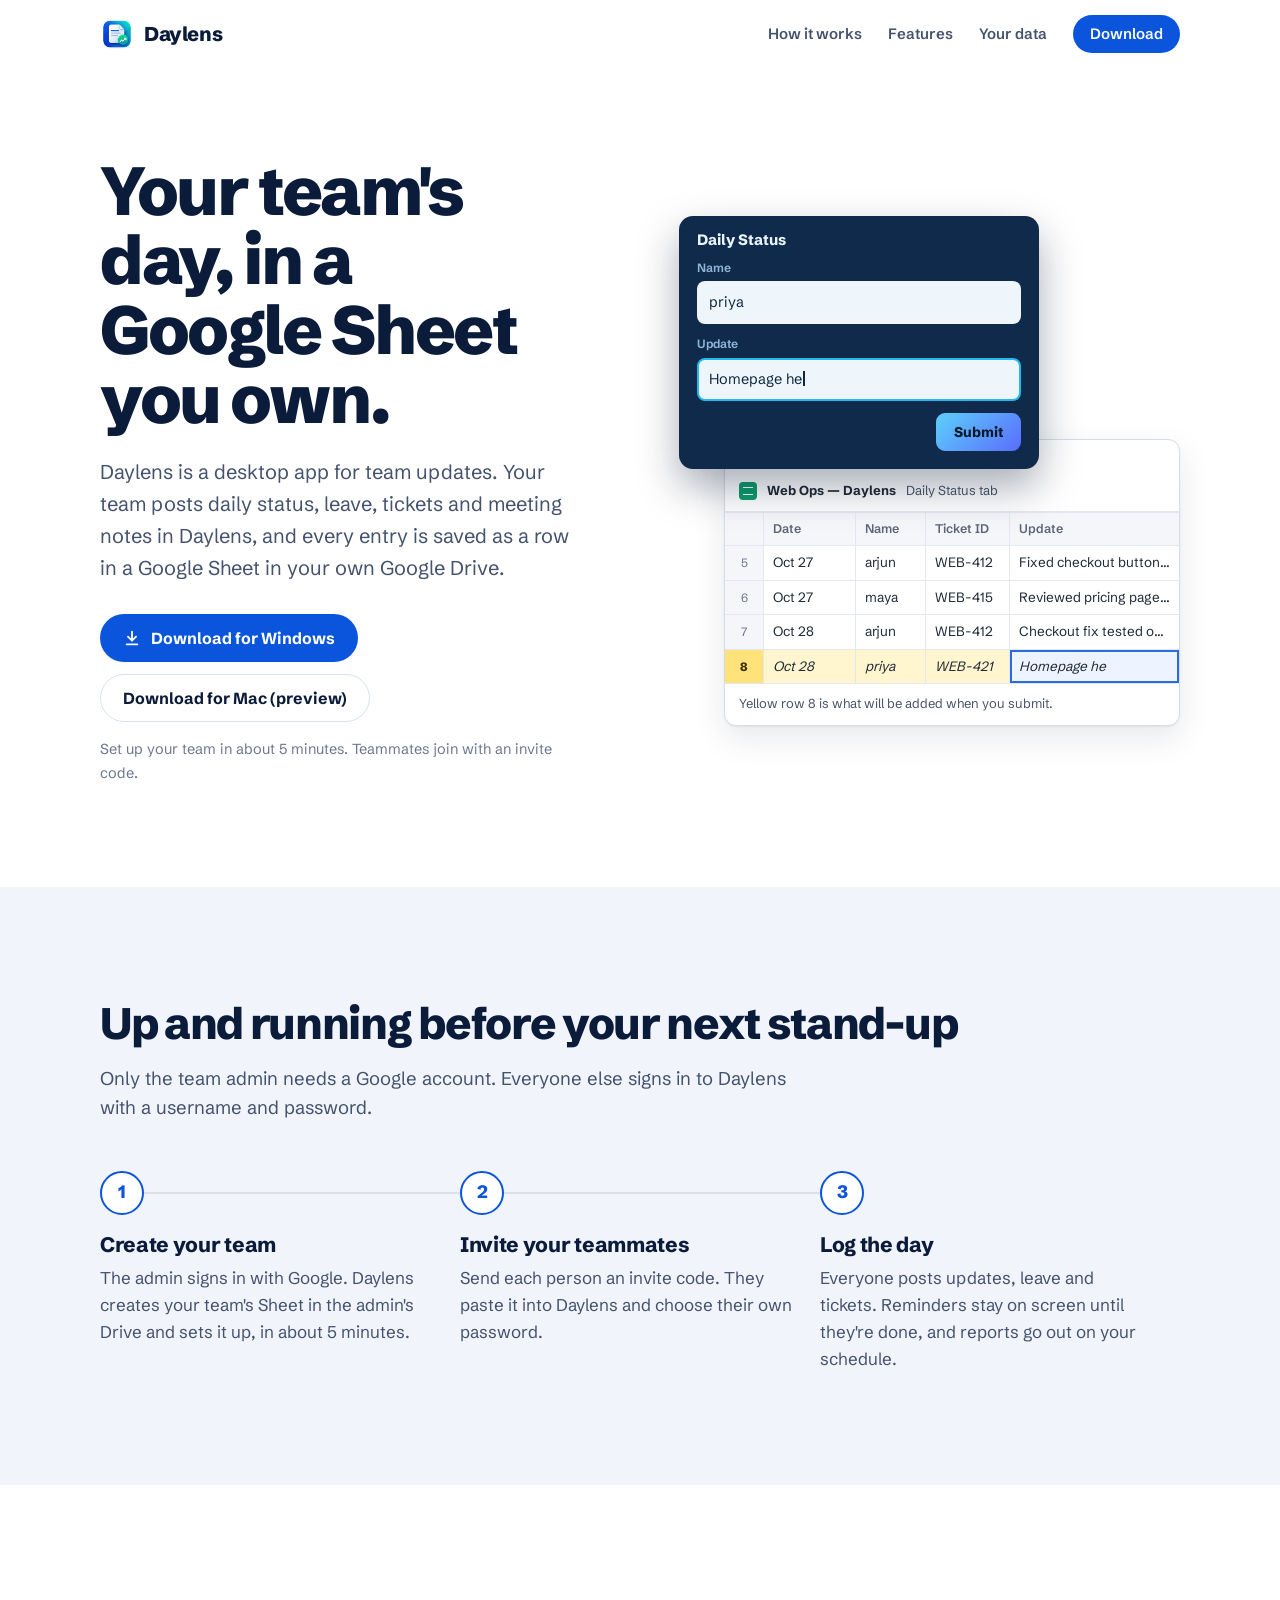
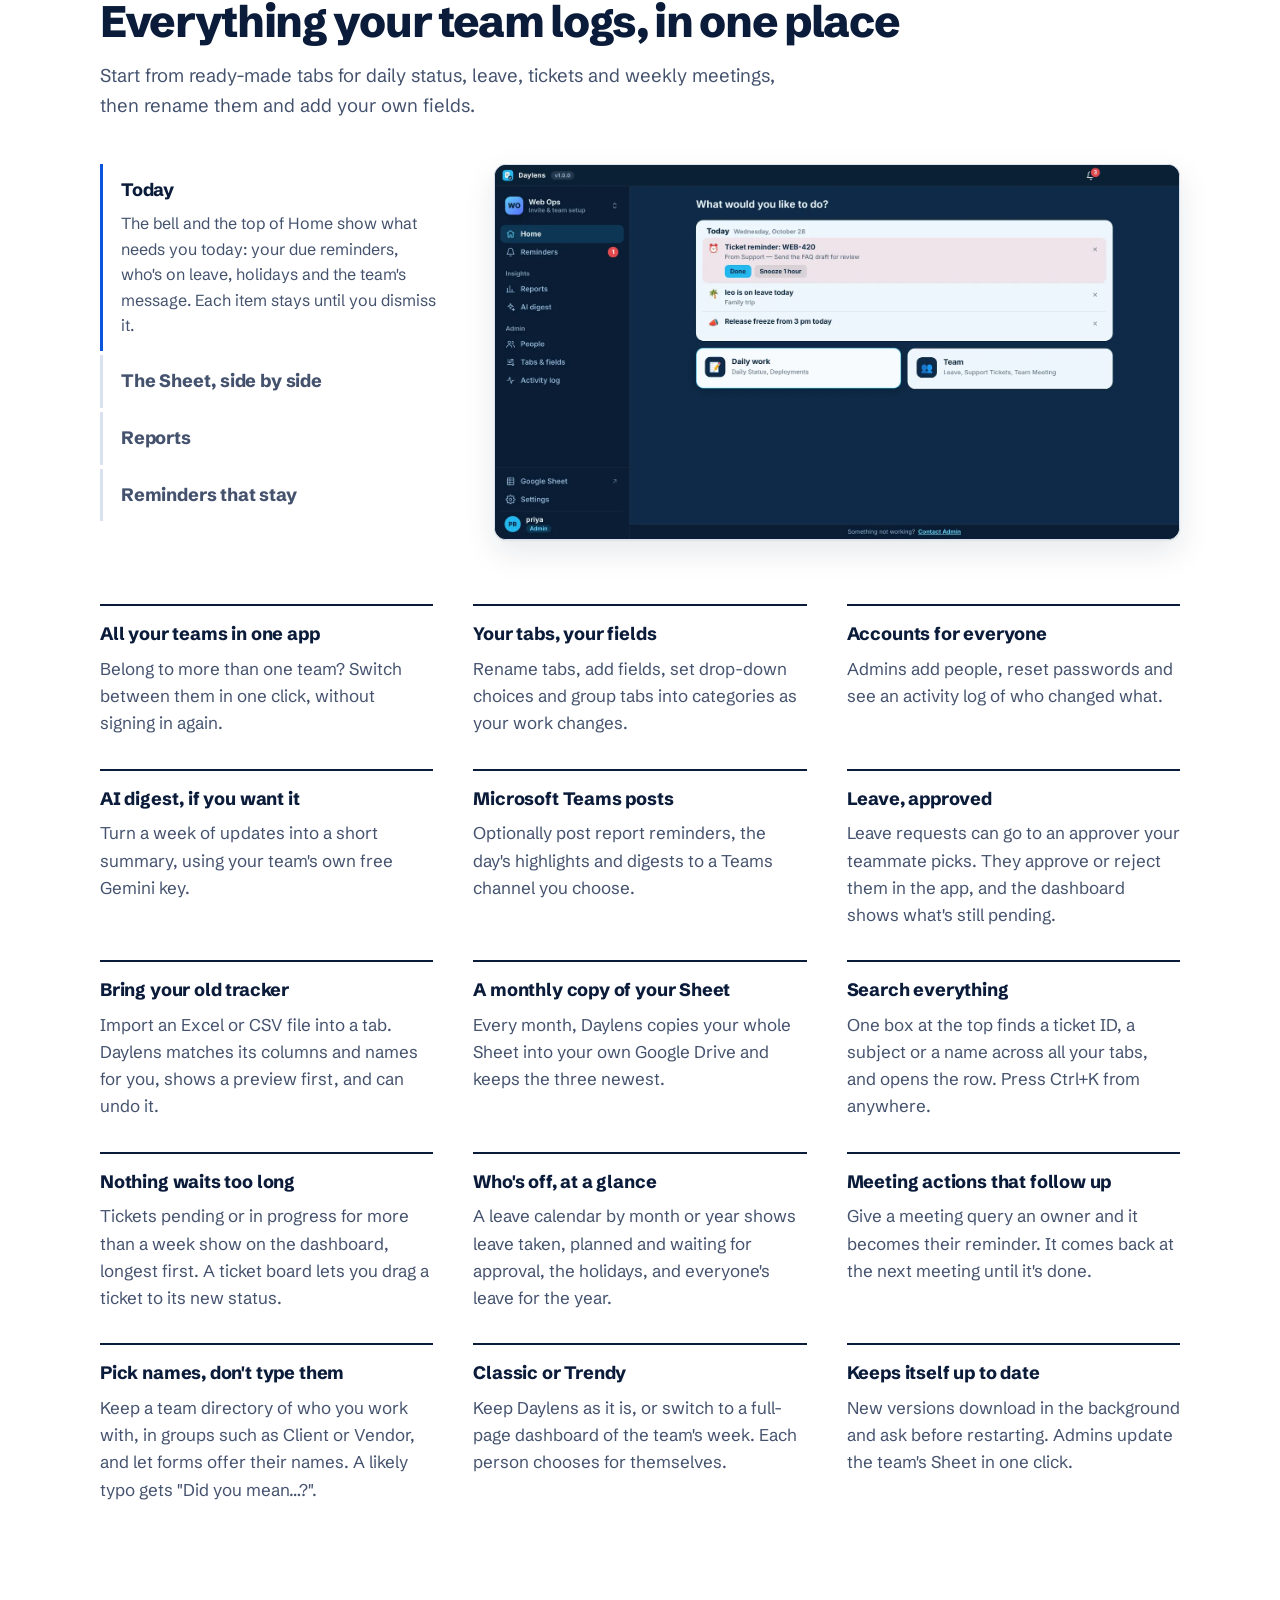
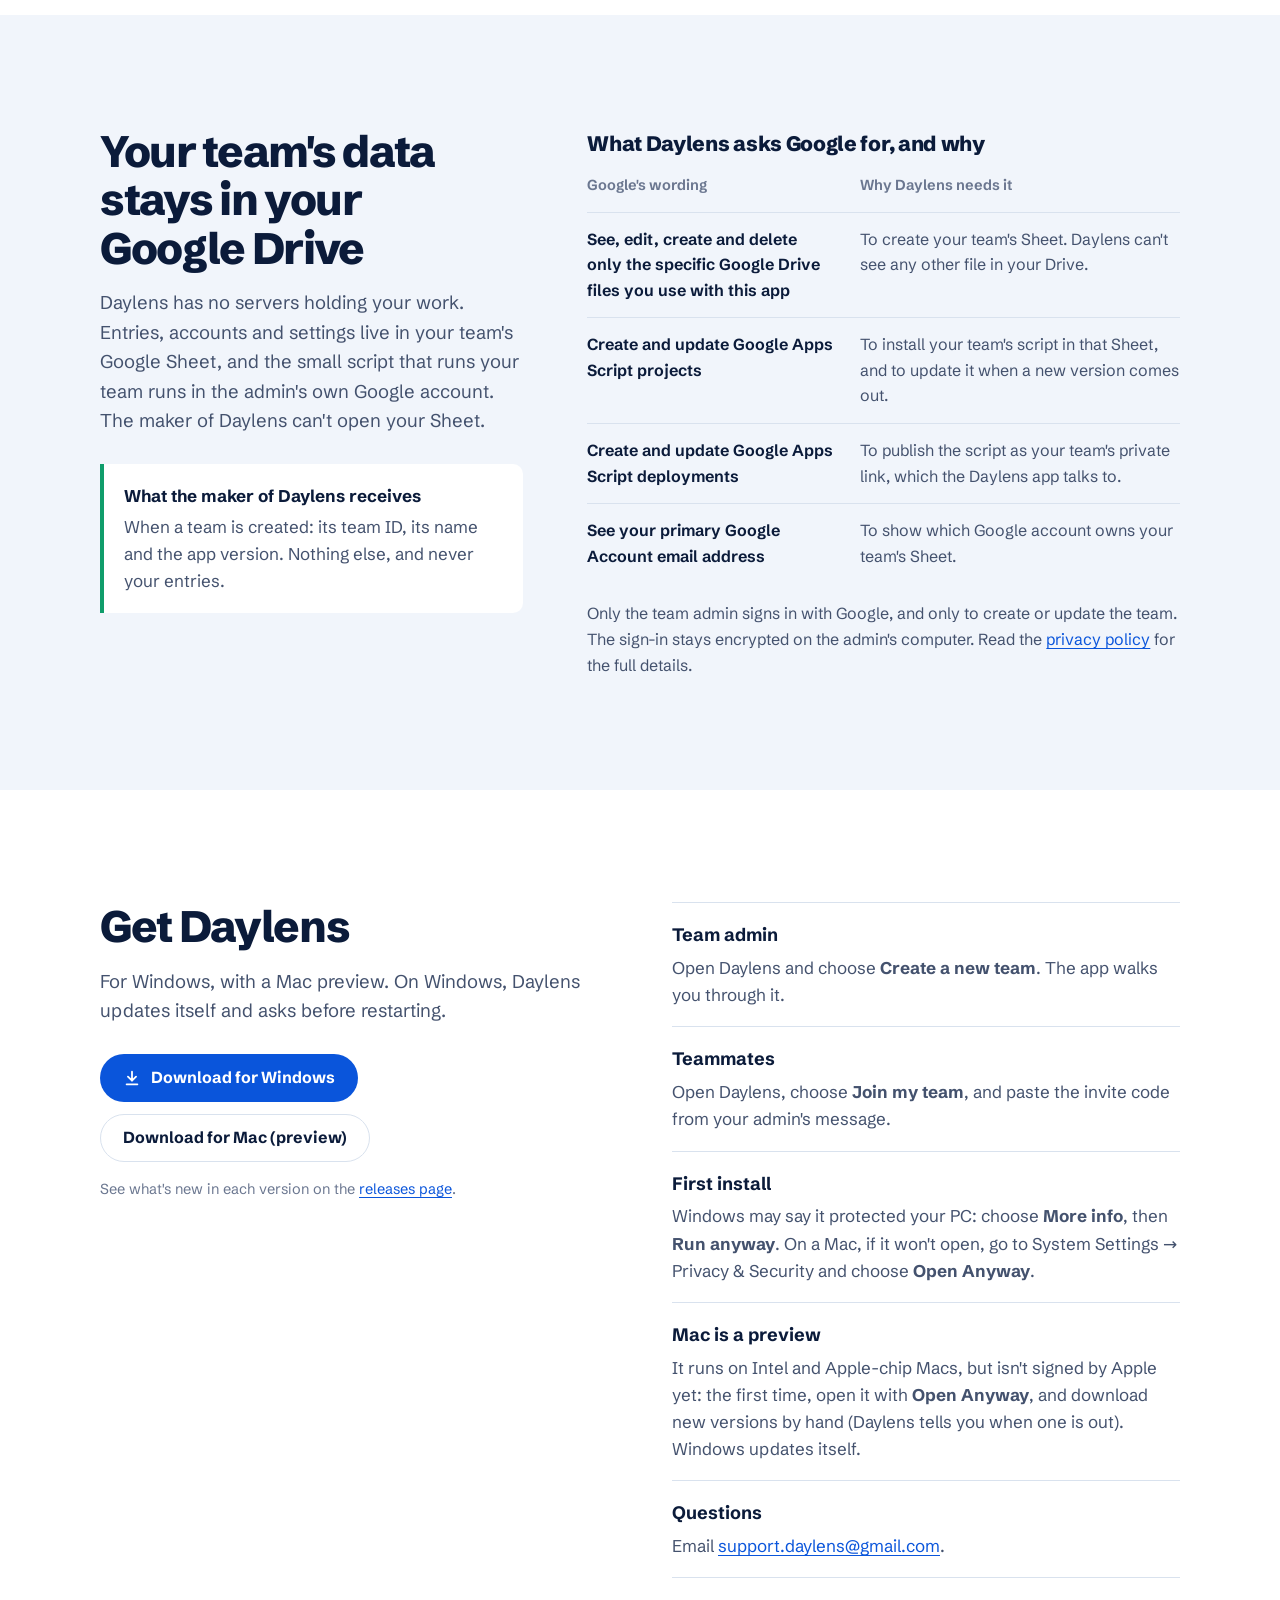
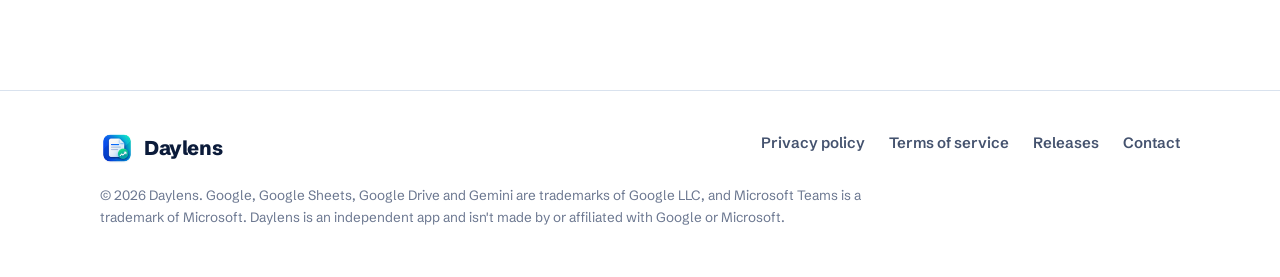
==== docs/index.html @ 8508f95b "Website: privacy covers the team directory and the names typed under Other; home page lists picking " ====
<!doctype html>
<html lang="en">
<head>
<meta charset="utf-8">
<meta name="viewport" content="width=device-width, initial-scale=1">
<title>Daylens — Work &amp; Status Reports</title>
<meta name="description" content="Daylens is a desktop app for team updates. Your team posts daily status, leave, tickets and meeting notes, and every entry is saved in a Google Sheet in your own Google Drive.">
<meta property="og:title" content="Daylens — Work &amp; Status Reports">
<meta property="og:description" content="Your team's daily updates, leave, tickets, reminders and reports, kept in a Google Sheet you own.">
<meta property="og:type" content="website">
<meta name="theme-color" content="#0a55db">
<link rel="icon" href="favicon.ico" sizes="any">
<link rel="icon" href="assets/img/icon-192.png" type="image/png">
<link rel="apple-touch-icon" href="assets/img/apple-touch-icon.png">
<link rel="preload" href="assets/fonts/schibsted-grotesk-latin-wght-normal.woff2" as="font" type="font/woff2" crossorigin>
<link rel="stylesheet" href="assets/site.css">
</head>
<body>
<a class="skip" href="#main">Skip to content</a>

<header class="site-head">
  <div class="wrap">
    <a class="brand" href="./" aria-label="Daylens home">
      <img src="assets/img/icon-64.png" alt="" width="34" height="34">
      Daylens
    </a>
    <nav class="head-nav" aria-label="Main">
      <a class="opt" href="#how">How it works</a>
      <a class="opt" href="#tour">Features</a>
      <a class="opt" href="#data">Your data</a>
      <a class="btn btn-primary btn-small" href="#get">Download</a>
    </nav>
  </div>
</header>

<main id="main">
  <section class="hero">
    <div class="wrap">
      <div>
        <h1>Your team's day, in a Google Sheet you own.</h1>
        <p class="lede">Daylens is a desktop app for team updates. Your team posts daily status, leave, tickets and meeting notes in Daylens, and every entry is saved as a row in a Google Sheet in your own Google Drive.</p>
        <div class="cta-row">
          <a class="btn btn-primary" href="https://github.com/Naveen-Raj-Sivasamy/daylens-releases/releases/latest/download/Daylens-Setup.exe">
            <svg viewBox="0 0 20 20" fill="none" stroke="currentColor" stroke-width="2" stroke-linecap="round" stroke-linejoin="round" aria-hidden="true"><path d="M10 3v10M5.5 8.5 10 13l4.5-4.5M4 17h12"/></svg>
            Download for Windows
          </a>
          <a class="btn btn-quiet" href="https://github.com/Naveen-Raj-Sivasamy/daylens-releases/releases/latest/download/Daylens-Setup.dmg">Download for Mac (preview)</a>
        </div>
        <p class="small-note">Set up your team in about 5 minutes. Teammates join with an invite code.</p>
      </div>

      <div class="demo" id="demo" aria-label="Example: a daily status update is typed into Daylens and saved as row 8 of the team's Google Sheet">
        <div class="demo-form" aria-hidden="true">
          <h3>Daily Status</h3>
          <div class="demo-field">
            <label>Name</label>
            <div class="demo-input">priya</div>
          </div>
          <div class="demo-field">
            <label>Update</label>
            <div class="demo-input active" data-typed>Homepage hero refreshed</div>
          </div>
          <div class="demo-actions"><span class="demo-submit">Submit</span></div>
        </div>
        <div class="sheet">
          <div class="sheet-bar"><span class="file" aria-hidden="true"></span><b>Web Ops — Daylens</b> Daily Status tab</div>
          <table class="grid">
            <colgroup><col class="rn-col" style="width:38px"><col class="c-date"><col class="c-name"><col class="c-id"><col></colgroup>
            <thead><tr><td class="rn"></td><th scope="col">Date</th><th scope="col">Name</th><th scope="col" class="c-id-cell">Ticket ID</th><th scope="col">Update</th></tr></thead>
            <tbody>
              <tr><td class="rn">5</td><td>Oct 27</td><td>arjun</td><td class="c-id-cell">WEB-412</td><td>Fixed checkout button on mobile</td></tr>
              <tr><td class="rn">6</td><td>Oct 27</td><td>maya</td><td class="c-id-cell">WEB-415</td><td>Reviewed pricing page copy</td></tr>
              <tr><td class="rn">7</td><td>Oct 28</td><td>arjun</td><td class="c-id-cell">WEB-412</td><td>Checkout fix tested on iOS and Android</td></tr>
              <tr class="new" data-row><td class="rn">8</td><td>Oct 28</td><td>priya</td><td class="c-id-cell">WEB-421</td><td class="focus" data-cell>Homepage hero refreshed</td></tr>
            </tbody>
          </table>
          <div class="sheet-status"><span data-status>Yellow row 8 is what will be added when you submit.</span><button type="button" class="replay" hidden>Replay</button></div>
        </div>
      </div>
    </div>
  </section>

  <section class="band band-mist" id="how" aria-labelledby="how-h">
    <div class="wrap">
      <h2 id="how-h">Up and running before your next stand-up</h2>
      <p class="intro">Only the team admin needs a Google account. Everyone else signs in to Daylens with a username and password.</p>
      <ol class="steps">
        <li>
          <h3>Create your team</h3>
          <p>The admin signs in with Google. Daylens creates your team's Sheet in the admin's Drive and sets it up, in about 5 minutes.</p>
        </li>
        <li>
          <h3>Invite your teammates</h3>
          <p>Send each person an invite code. They paste it into Daylens and choose their own password.</p>
        </li>
        <li>
          <h3>Log the day</h3>
          <p>Everyone posts updates, leave and tickets. Reminders stay on screen until they're done, and reports go out on your schedule.</p>
        </li>
      </ol>
    </div>
  </section>

  <section class="band" id="tour" aria-labelledby="tour-h">
    <div class="wrap">
      <h2 id="tour-h">Everything your team logs, in one place</h2>
      <p class="intro">Start from ready-made tabs for daily status, leave, tickets and weekly meetings, then rename them and add your own fields.</p>
      <div class="tour">
        <div class="tour-tabs" role="tablist" aria-label="Daylens features" aria-orientation="vertical">
          <button class="tour-tab" type="button" role="tab" id="tab-today" aria-controls="panel-today" aria-selected="true">
            <span class="t">Today</span>
            <span class="d">The bell and the top of Home show what needs you today: your due reminders, who's on leave, holidays and the team's message. Each item stays until you dismiss it.</span>
          </button>
          <button class="tour-tab" type="button" role="tab" id="tab-sheet" aria-controls="panel-sheet" aria-selected="false" tabindex="-1">
            <span class="t">The Sheet, side by side</span>
            <span class="d">As you fill in an entry, Daylens shows the real row it will become in your Sheet. Once it's saved, the row turns green.</span>
          </button>
          <button class="tour-tab" type="button" role="tab" id="tab-reports" aria-controls="panel-reports" aria-selected="false" tabindex="-1">
            <span class="t">Reports</span>
            <span class="d">View a report in the app, email it, download it as an Excel file, or make a ready-to-present monthly PowerPoint. Weekly and monthly reports can go out on a schedule, with a reminder to the team before each one.</span>
          </button>
          <button class="tour-tab" type="button" role="tab" id="tab-remind" aria-controls="panel-remind" aria-selected="false" tabindex="-1">
            <span class="t">Reminders that stay</span>
            <span class="d">When a ticket, mail or request falls due, a pop-up stays in the corner of your screen until you mark it Done or snooze it, with a soft chime you can turn off.</span>
          </button>
        </div>
        <div class="tour-stage">
          <div class="tour-panel" id="panel-today" role="tabpanel" aria-labelledby="tab-today">
            <div class="window"><img src="assets/img/shot-today.webp" width="1600" height="875" alt="Daylens Home screen. The Today list shows a ticket reminder with Done and Snooze buttons, a note that leo is on leave today, and the team message about a release freeze. Below are the team's categories: Daily work and Team."></div>
            <p class="tour-caption">The bell and the top of Home show what needs you today. Each item stays until you dismiss it.</p>
          </div>
          <div class="tour-panel" id="panel-sheet" role="tabpanel" aria-labelledby="tab-sheet" hidden>
            <div class="window"><img src="assets/img/shot-sheet.webp" width="1600" height="875" loading="lazy" alt="Adding a Daily Status entry in Daylens. The form is on the left; on the right the team's Sheet shows rows 2 to 7, and a yellow row 8 that fills in as you type."></div>
            <p class="tour-caption">As you fill in an entry, Daylens shows the real row it will become. Once saved, it turns green.</p>
          </div>
          <div class="tour-panel" id="panel-reports" role="tabpanel" aria-labelledby="tab-reports" hidden>
            <div class="window"><img src="assets/img/shot-reports.webp" width="1600" height="875" loading="lazy" alt="A weekly report open in Daylens, with a tab for each Sheet tab, a search box, and buttons to email or download it."></div>
            <p class="tour-caption">View a report in the app, email it, or download it as an Excel file.</p>
          </div>
          <div class="tour-panel" id="panel-remind" role="tabpanel" aria-labelledby="tab-remind" hidden>
            <div class="desk"><img class="behind" src="assets/img/shot-sheet.webp" width="1600" height="875" loading="lazy" alt=""><img class="pop" src="assets/img/shot-alert.webp" width="688" height="198" loading="lazy" alt="A Daylens reminder pop-up in the corner of the screen: Ticket reminder WEB-420, with Done, Snooze 1 hour and Open buttons."><span class="taskbar" aria-hidden="true"></span></div>
            <p class="tour-caption">Due reminders stay in the corner of your screen until you mark them Done or snooze them.</p>
          </div>
        </div>
      </div>

      <dl class="also">
        <div><dt>All your teams in one app</dt><dd>Belong to more than one team? Switch between them in one click, without signing in again.</dd></div>
        <div><dt>Your tabs, your fields</dt><dd>Rename tabs, add fields, set drop-down choices and group tabs into categories as your work changes.</dd></div>
        <div><dt>Accounts for everyone</dt><dd>Admins add people, reset passwords and see an activity log of who changed what.</dd></div>
        <div><dt>AI digest, if you want it</dt><dd>Turn a week of updates into a short summary, using your team's own free Gemini key.</dd></div>
        <div><dt>Microsoft Teams posts</dt><dd>Optionally post report reminders, the day's highlights and digests to a Teams channel you choose.</dd></div>
        <div><dt>Leave, approved</dt><dd>Leave requests can go to an approver your teammate picks. They approve or reject them in the app, and the dashboard shows what's still pending.</dd></div>
        <div><dt>Bring your old tracker</dt><dd>Import an Excel or CSV file into a tab. Daylens matches its columns and names for you, shows a preview first, and can undo it.</dd></div>
        <div><dt>A monthly copy of your Sheet</dt><dd>Every month, Daylens copies your whole Sheet into your own Google Drive and keeps the three newest.</dd></div>
        <div><dt>Search everything</dt><dd>One box at the top finds a ticket ID, a subject or a name across all your tabs, and opens the row. Press Ctrl+K from anywhere.</dd></div>
        <div><dt>Nothing waits too long</dt><dd>Tickets pending or in progress for more than a week show on the dashboard, longest first. A ticket board lets you drag a ticket to its new status.</dd></div>
        <div><dt>Who's off, at a glance</dt><dd>A leave calendar by month or year shows leave taken, planned and waiting for approval, the holidays, and everyone's leave for the year.</dd></div>
        <div><dt>Meeting actions that follow up</dt><dd>Give a meeting query an owner and it becomes their reminder. It comes back at the next meeting until it's done.</dd></div>
        <div><dt>Pick names, don't type them</dt><dd>Keep a team directory of who you work with, in groups such as Client or Vendor, and let forms offer their names. A likely typo gets "Did you mean…?".</dd></div>
        <div><dt>Classic or Trendy</dt><dd>Keep Daylens as it is, or switch to a full-page dashboard of the team's week. Each person chooses for themselves.</dd></div>
        <div><dt>Keeps itself up to date</dt><dd>New versions download in the background and ask before restarting. Admins update the team's Sheet in one click.</dd></div>
      </dl>
    </div>
  </section>

  <section class="band band-mist" id="data" aria-labelledby="data-h">
    <div class="wrap data">
      <div>
        <h2 id="data-h">Your team's data stays in your Google Drive</h2>
        <p class="intro">Daylens has no servers holding your work. Entries, accounts and settings live in your team's Google Sheet, and the small script that runs your team runs in the admin's own Google account. The maker of Daylens can't open your Sheet.</p>
        <div class="sees">
          <b>What the maker of Daylens receives</b>
          <p>When a team is created: its team ID, its name and the app version. Nothing else, and never your entries.</p>
        </div>
      </div>
      <div>
        <table class="perms">
          <caption>What Daylens asks Google for, and why</caption>
          <thead><tr><th scope="col">Google's wording</th><th scope="col">Why Daylens needs it</th></tr></thead>
          <tbody>
            <tr><th scope="row">See, edit, create and delete only the specific Google Drive files you use with this app</th><td>To create your team's Sheet. Daylens can't see any other file in your Drive.</td></tr>
            <tr><th scope="row">Create and update Google Apps Script projects</th><td>To install your team's script in that Sheet, and to update it when a new version comes out.</td></tr>
            <tr><th scope="row">Create and update Google Apps Script deployments</th><td>To publish the script as your team's private link, which the Daylens app talks to.</td></tr>
            <tr><th scope="row">See your primary Google Account email address</th><td>To show which Google account owns your team's Sheet.</td></tr>
          </tbody>
        </table>
        <p class="perms-note">Only the team admin signs in with Google, and only to create or update the team. The sign-in stays encrypted on the admin's computer. Read the <a href="privacy.html">privacy policy</a> for the full details.</p>
      </div>
    </div>
  </section>

  <section class="band" id="get" aria-labelledby="get-h">
    <div class="wrap get">
      <div>
        <h2 id="get-h">Get Daylens</h2>
        <p class="intro">For Windows, with a Mac preview. On Windows, Daylens updates itself and asks before restarting.</p>
        <div class="cta-row">
          <a class="btn btn-primary" href="https://github.com/Naveen-Raj-Sivasamy/daylens-releases/releases/latest/download/Daylens-Setup.exe">
            <svg viewBox="0 0 20 20" fill="none" stroke="currentColor" stroke-width="2" stroke-linecap="round" stroke-linejoin="round" aria-hidden="true"><path d="M10 3v10M5.5 8.5 10 13l4.5-4.5M4 17h12"/></svg>
            Download for Windows
          </a>
          <a class="btn btn-quiet" href="https://github.com/Naveen-Raj-Sivasamy/daylens-releases/releases/latest/download/Daylens-Setup.dmg">Download for Mac (preview)</a>
        </div>
        <p class="small-note">See what's new in each version on the <a href="https://github.com/Naveen-Raj-Sivasamy/daylens-releases/releases">releases page</a>.</p>
      </div>
      <ul class="start">
        <li><b>Team admin</b><span>Open Daylens and choose <strong>Create a new team</strong>. The app walks you through it.</span></li>
        <li><b>Teammates</b><span>Open Daylens, choose <strong>Join my team</strong>, and paste the invite code from your admin's message.</span></li>
        <li><b>First install</b><span>Windows may say it protected your PC: choose <strong>More info</strong>, then <strong>Run anyway</strong>. On a Mac, if it won't open, go to System Settings → Privacy &amp; Security and choose <strong>Open Anyway</strong>.</span></li>
        <li><b>Mac is a preview</b><span>It runs on Intel and Apple-chip Macs, but isn't signed by Apple yet: the first time, open it with <strong>Open Anyway</strong>, and download new versions by hand (Daylens tells you when one is out). Windows updates itself.</span></li>
        <li><b>Questions</b><span>Email <a href="mailto:support.daylens@gmail.com">support.daylens@gmail.com</a>.</span></li>
      </ul>
    </div>
  </section>
</main>

<footer class="site-foot">
  <div class="wrap">
    <a class="brand" href="./"><img src="assets/img/icon-64.png" alt="" width="34" height="34">Daylens</a>
    <nav aria-label="Footer">
      <a href="privacy.html">Privacy policy</a>
      <a href="terms.html">Terms of service</a>
      <a href="https://github.com/Naveen-Raj-Sivasamy/daylens-releases/releases">Releases</a>
      <a href="mailto:support.daylens@gmail.com">Contact</a>
    </nav>
    <p class="fine">© 2026 Daylens. Google, Google Sheets, Google Drive and Gemini are trademarks of Google LLC, and Microsoft Teams is a trademark of Microsoft. Daylens is an independent app and isn't made by or affiliated with Google or Microsoft.</p>
  </div>
</footer>
<script src="assets/site.js" defer></script>
</body>
</html>
---- docs/assets/site.css ----
/* Daylens website — one stylesheet for every page. */
@font-face {
  font-family: "Schibsted Grotesk";
  font-style: normal;
  font-weight: 400 900;
  font-display: swap;
  src: url("fonts/schibsted-grotesk-latin-wght-normal.woff2") format("woff2");
  unicode-range: U+0000-00FF, U+0131, U+0152-0153, U+02BB-02BC, U+02C6, U+02DA, U+02DC, U+0304, U+0308, U+0329, U+2000-206F, U+20AC, U+2122, U+2191, U+2193, U+2212, U+2215, U+FEFF, U+FFFD;
}
@font-face {
  font-family: "Schibsted Grotesk";
  font-style: normal;
  font-weight: 400 900;
  font-display: swap;
  src: url("fonts/schibsted-grotesk-latin-ext-wght-normal.woff2") format("woff2");
  unicode-range: U+0100-02BA, U+02BD-02C5, U+02C7-02CC, U+02CE-02D7, U+02DD-02FF, U+0304, U+0308, U+0329, U+1D00-1DBF, U+1E00-1E9F, U+1EF2-1EFF, U+2020, U+20A0-20AB, U+20AD-20C0, U+2113, U+2C60-2C7F, U+A720-A7FF;
}

:root {
  --ink: #0b1b3a;
  --ink-2: #44526e;
  --ink-3: #6b7790;
  --paper: #ffffff;
  --mist: #f1f5fb;
  --line: #d9e2ee;
  --cobalt: #0a55db;
  --cobalt-deep: #0640b0;
  --teal: #0ab3b0;
  --saved: #0f9d6b;
  --saved-bg: #dcf5ea;
  --marker: #ffe27a;
  --marker-bg: #fff6cf;
  --focus: #0a55db;
  --on-cobalt: #ffffff;
  --shadow: 0 1px 2px rgba(11, 27, 58, 0.06), 0 12px 32px rgba(11, 27, 58, 0.10);
  --radius: 10px;
  --wrap: 1160px;
  --gutter: clamp(16px, 4vw, 40px);
  color-scheme: light;
}
@media (prefers-color-scheme: dark) {
  :root:not([data-theme="light"]) {
    --ink: #e8eef9;
    --ink-2: #b4c0d6;
    --ink-3: #8794ad;
    --paper: #0a1630;
    --mist: #0f1e3d;
    --line: #22355a;
    --cobalt: #5b93ff;
    --cobalt-deep: #3d7af0;
    --teal: #3fd3cf;
    --saved: #3fcf98;
    --saved-bg: #113a2e;
    --marker: #ffe27a;
    --marker-bg: #3b3415;
    --focus: #8fb6ff;
    --on-cobalt: #06142e;
    --shadow: 0 1px 2px rgba(0, 0, 0, 0.3), 0 16px 40px rgba(0, 0, 0, 0.35);
    color-scheme: dark;
  }
}
:root[data-theme="dark"] {
  --ink: #e8eef9; --ink-2: #b4c0d6; --ink-3: #8794ad; --paper: #0a1630; --mist: #0f1e3d; --line: #22355a;
  --cobalt: #5b93ff; --cobalt-deep: #3d7af0; --teal: #3fd3cf; --saved: #3fcf98; --saved-bg: #113a2e;
  --marker: #ffe27a; --marker-bg: #3b3415; --focus: #8fb6ff; --on-cobalt: #06142e;
  --shadow: 0 1px 2px rgba(0, 0, 0, 0.3), 0 16px 40px rgba(0, 0, 0, 0.35);
  color-scheme: dark;
}

*, *::before, *::after { box-sizing: border-box; }
html { -webkit-text-size-adjust: 100%; scroll-behavior: smooth; scroll-padding-top: 84px; }
@media (prefers-reduced-motion: reduce) { html { scroll-behavior: auto; } }
body {
  margin: 0;
  background: var(--paper);
  color: var(--ink);
  font-family: "Schibsted Grotesk", system-ui, -apple-system, "Segoe UI", sans-serif;
  font-size: 17px;
  line-height: 1.6;
  font-feature-settings: "kern" 1;
  text-rendering: optimizeLegibility;
}
img { max-width: 100%; height: auto; display: block; }
a { color: var(--cobalt); text-underline-offset: 0.18em; text-decoration-thickness: 1px; }
a:hover { text-decoration-thickness: 2px; }
:focus-visible { outline: 3px solid var(--focus); outline-offset: 3px; border-radius: 4px; }
h1, h2, h3 { line-height: 1.1; margin: 0; letter-spacing: -0.02em; text-wrap: balance; }
p { margin: 0 0 1em; }
.wrap { max-width: var(--wrap); margin: 0 auto; padding: 0 var(--gutter); }
.skip { position: absolute; left: -9999px; top: 8px; background: var(--paper); padding: 8px 14px; z-index: 50; }
.skip:focus { left: 12px; }

/* ---------- header ---------- */
.site-head { position: sticky; top: 0; z-index: 20; background: color-mix(in srgb, var(--paper) 88%, transparent); backdrop-filter: saturate(1.4) blur(10px); border-bottom: 1px solid transparent; }
.site-head.scrolled { border-bottom-color: var(--line); }
.site-head .wrap { display: flex; align-items: center; gap: 24px; height: 68px; }
.brand { display: inline-flex; align-items: center; gap: 10px; color: var(--ink); text-decoration: none; font-weight: 800; font-size: 20px; letter-spacing: -0.02em; }
.brand img { width: 34px; height: 34px; }
.brand:hover { text-decoration: none; }
.head-nav { margin-left: auto; display: flex; align-items: center; gap: 26px; }
.head-nav a { color: var(--ink-2); text-decoration: none; font-weight: 600; font-size: 15px; }
.head-nav a:hover { color: var(--ink); }
.head-nav a[aria-current="page"] { color: var(--ink); }
@media (max-width: 720px) { .head-nav .opt { display: none; } }

/* ---------- buttons ---------- */
.btn {
  display: inline-flex; align-items: center; gap: 10px; justify-content: center;
  min-height: 48px; padding: 0 22px; border-radius: 999px;
  font: inherit; font-weight: 700; font-size: 16px; text-decoration: none; cursor: pointer;
  border: 1.5px solid transparent; transition: background-color 120ms ease, border-color 120ms ease;
}
.btn svg { width: 18px; height: 18px; flex: none; }
.btn-primary { background: var(--cobalt); color: var(--on-cobalt); }
.btn-primary:hover { background: var(--cobalt-deep); text-decoration: none; }
.btn-quiet { background: transparent; color: var(--ink); border-color: var(--line); }
.btn-quiet:hover { border-color: var(--ink-3); text-decoration: none; }
.btn-small { min-height: 38px; padding: 0 16px; font-size: 14.5px; }
.head-nav .btn-primary { color: var(--on-cobalt); }

/* ---------- hero ---------- */
.hero { padding: clamp(40px, 7vw, 88px) 0 clamp(56px, 8vw, 104px); }
.hero .wrap { display: grid; grid-template-columns: minmax(0, 1fr) minmax(0, 1.12fr); gap: clamp(32px, 5vw, 72px); align-items: center; }
.hero h1 { font-size: clamp(40px, 5.6vw, 68px); font-weight: 820; line-height: 1.02; letter-spacing: -0.035em; }
.hero .lede { font-size: clamp(18px, 1.6vw, 20px); color: var(--ink-2); margin: 22px 0 30px; max-width: 34em; }
.cta-row { display: flex; flex-wrap: wrap; gap: 12px; }
.small-note { margin: 16px 0 0; font-size: 14.5px; color: var(--ink-3); }
@media (max-width: 960px) { .hero .wrap { grid-template-columns: 1fr; } }

/* The live demo: a Daylens form above the Sheet row it becomes. */
.demo { position: relative; padding: 0 0 0 clamp(0px, 3vw, 36px); }
.demo-form {
  position: relative; z-index: 2; width: min(360px, 88%);
  background: #0f2a4a; color: #eaf4fd; border-radius: 14px; padding: 16px 18px 18px;
  box-shadow: 0 18px 40px rgba(6, 20, 46, 0.35);
}
.demo-form h3 { font-size: 15px; letter-spacing: 0; font-weight: 750; margin-bottom: 10px; }
.demo-field { margin-bottom: 10px; }
.demo-field label { display: block; font-size: 12px; font-weight: 650; color: #8fb4d6; margin-bottom: 4px; }
.demo-input { background: #eef6fc; color: #0d2840; border-radius: 8px; padding: 8px 10px; font-size: 14.5px; min-height: 37px; border: 2px solid transparent; }
.demo-input.active { border-color: #22b8f0; }
.demo-input .caret { display: inline-block; width: 1.5px; height: 1.05em; background: #0d2840; vertical-align: -0.15em; margin-left: 1px; animation: blink 1s steps(1) infinite; }
.demo-actions { display: flex; justify-content: flex-end; margin-top: 12px; }
.demo-submit { background: linear-gradient(135deg, #5cd0fa, #5b6cff); color: #05192b; border: 0; border-radius: 9px; padding: 8px 18px; font: inherit; font-weight: 750; font-size: 14px; transition: transform 120ms ease, filter 120ms ease; }
.demo-submit.pressed { transform: scale(0.95); filter: brightness(0.92); }
@keyframes blink { 50% { opacity: 0; } }

.sheet {
  position: relative; z-index: 1; margin: -30px 0 0 clamp(24px, 9%, 96px);
  background: #fff; color: #1f2a37; border: 1px solid #d5dde8; border-radius: 12px; box-shadow: var(--shadow); overflow: hidden;
}
.sheet-bar { display: flex; align-items: center; gap: 10px; padding: 40px 14px 10px; font-size: 13px; color: #47546a; border-bottom: 1px solid #e3e8f0; }
.sheet-bar b { color: #1f2a37; font-weight: 700; }
.sheet-bar .file { width: 18px; height: 18px; border-radius: 4px; background: #0f9d6b; flex: none; position: relative; }
.sheet-bar .file::after { content: ""; position: absolute; inset: 5px 4px; border: 1.5px solid #fff; border-width: 1.5px 0; }
.grid { width: 100%; border-collapse: collapse; font-size: 13.5px; table-layout: fixed; }
.grid th, .grid td { border: 1px solid #e3e8f0; padding: 6px 9px; text-align: left; white-space: nowrap; overflow: hidden; text-overflow: ellipsis; }
.grid tr > :first-child { border-left: 0; }
.grid tr > :last-child { border-right: 0; }
.grid thead th { background: #f4f6f9; color: #5a6578; font-weight: 600; font-size: 12.5px; }
.grid .rn { width: 38px; text-align: center; background: #f4f6f9; color: #6c778a; font-size: 12px; }
.grid col.c-date { width: 92px; }
.grid col.c-name { width: 70px; }
.grid col.c-id { width: 84px; }
.grid tr.new td { background: var(--marker-bg); font-style: italic; }
.grid tr.new .rn { background: var(--marker); color: #3d2f00; font-weight: 800; font-style: normal; }
.grid tr.new td.focus { box-shadow: inset 0 0 0 2px #2a6be0; background: #eef4ff; }
.grid tr.saved td { background: #dcf5ea; font-style: normal; transition: background-color 400ms ease; }
.grid tr.saved .rn { background: #0f9d6b; color: #fff; }
.sheet-status { padding: 9px 14px 11px; font-size: 13px; color: #47546a; display: flex; justify-content: space-between; align-items: center; gap: 10px; min-height: 40px; }
.sheet-status .ok { color: #0b7a53; font-weight: 700; }
.replay { background: none; border: 1px solid #d5dde8; border-radius: 999px; padding: 3px 12px; font: inherit; font-size: 12.5px; font-weight: 650; color: #47546a; cursor: pointer; }
.replay:hover { border-color: #8592a8; }
.replay[hidden] { display: none; }
@media (max-width: 560px) {
  .grid col.c-id, .grid .c-id-cell { display: none; }
  .sheet { margin-left: 12px; }
}

/* ---------- sections ---------- */
.band { padding: clamp(64px, 9vw, 112px) 0; }
.band-mist { background: var(--mist); }
.band h2 { font-size: clamp(30px, 3.6vw, 44px); font-weight: 800; letter-spacing: -0.03em; max-width: 20em; }
.band .intro { color: var(--ink-2); font-size: 18.5px; max-width: 38em; margin: 16px 0 0; }

/* How it works — a real sequence, so it's numbered. */
.steps { list-style: none; padding: 0; margin: 48px 0 0; display: grid; grid-template-columns: repeat(3, 1fr); gap: 0; counter-reset: step; }
.steps li { position: relative; padding: 0 28px 0 0; counter-increment: step; }
.steps li::before {
  content: counter(step); display: flex; align-items: center; justify-content: center;
  width: 44px; height: 44px; border-radius: 50%; background: var(--paper); border: 2px solid var(--cobalt); color: var(--cobalt);
  font-weight: 800; font-size: 18px; position: relative; z-index: 1; margin-bottom: 18px;
}
.steps li::after { content: ""; position: absolute; top: 21px; left: 44px; right: 0; height: 2px; background: var(--line); }
.steps li:last-child::after { display: none; }
.steps h3 { font-size: 21px; font-weight: 750; margin-bottom: 8px; letter-spacing: -0.015em; }
.steps p { color: var(--ink-2); margin: 0; max-width: 22em; }
@media (max-width: 820px) {
  .steps { grid-template-columns: 1fr; gap: 28px; }
  .steps li { padding: 0 0 0 64px; }
  .steps li::before { position: absolute; left: 0; top: 0; margin: 0; }
  .steps li::after { top: 48px; bottom: -28px; left: 21px; right: auto; width: 2px; height: auto; }
}

/* Inside Daylens — tabs that swap the screenshot. */
.tour { display: grid; grid-template-columns: minmax(0, 4fr) minmax(0, 8fr); gap: clamp(28px, 4vw, 56px); margin-top: 44px; align-items: start; }
.tour-tabs { display: flex; flex-direction: column; gap: 4px; }
.tour-tab {
  text-align: left; background: none; border: 0; border-left: 3px solid var(--line); padding: 12px 0 12px 18px; cursor: pointer; font: inherit; color: var(--ink);
}
.tour-tab .t { display: block; font-weight: 750; font-size: 18px; letter-spacing: -0.01em; color: var(--ink-2); }
.tour-tab .d { display: none; color: var(--ink-2); font-size: 16px; margin-top: 6px; }
.tour-tab[aria-selected="true"] { border-left-color: var(--cobalt); }
.tour-tab[aria-selected="true"] .t { color: var(--ink); }
.tour-tab[aria-selected="true"] .d { display: block; }
.tour-tab:hover .t { color: var(--ink); }
.tour-stage { position: relative; }
.window { border-radius: 12px; overflow: hidden; box-shadow: var(--shadow); border: 1px solid var(--line); background: #0e2a47; }
.window img { width: 100%; aspect-ratio: 1280 / 700; object-fit: cover; }
.tour-panel[hidden] { display: none; }
.desk {
  position: relative; border-radius: 12px; overflow: hidden; aspect-ratio: 1280 / 700; border: 1px solid var(--line);
  background: linear-gradient(160deg, #1d4e89 0%, #0e2a47 55%, #0b6f6c 120%);
}
.desk .behind { position: absolute; left: 5%; top: 7%; width: 72%; border-radius: 10px; box-shadow: 0 16px 40px rgba(0, 0, 0, 0.4); filter: saturate(0.85) brightness(0.8); }
.desk .pop { position: absolute; right: 3%; bottom: 9%; width: min(56%, 440px); border-radius: 14px; box-shadow: 0 18px 44px rgba(0, 0, 0, 0.5); }
.desk .taskbar { position: absolute; left: 0; right: 0; bottom: 0; height: 5.5%; background: rgba(6, 18, 36, 0.75); }
@media (max-width: 860px) {
  .tour { grid-template-columns: 1fr; }
  .tour-tabs { flex-direction: row; overflow-x: auto; gap: 8px; padding-bottom: 4px; scrollbar-width: none; }
  .tour-tab { border: 1.5px solid var(--line); border-radius: 999px; padding: 8px 16px; white-space: nowrap; flex: none; }
  .tour-tab .t { font-size: 15px; }
  .tour-tab .d { display: none !important; }
  .tour-tab[aria-selected="true"] { border-color: var(--cobalt); background: color-mix(in srgb, var(--cobalt) 10%, transparent); }
  .tour-caption { display: block; }
}
.tour-caption { display: none; color: var(--ink-2); margin: 16px 0 0; }

.also { margin: 64px 0 0; display: grid; grid-template-columns: repeat(3, 1fr); gap: 32px 40px; }
.also div { border-top: 2px solid var(--ink); padding-top: 14px; }
.also dt { font-weight: 750; font-size: 18px; letter-spacing: -0.01em; margin-bottom: 6px; }
.also dd { margin: 0; color: var(--ink-2); }
@media (max-width: 860px) { .also { grid-template-columns: 1fr 1fr; } }
@media (max-width: 560px) { .also { grid-template-columns: 1fr; } }

/* Your data */
.data { display: grid; grid-template-columns: minmax(0, 5fr) minmax(0, 7fr); gap: clamp(32px, 5vw, 72px); align-items: start; }
.data .sees { margin: 28px 0 0; padding: 18px 20px; border-left: 4px solid var(--saved); background: var(--paper); border-radius: 0 var(--radius) var(--radius) 0; }
.data .sees b { display: block; margin-bottom: 4px; }
.data .sees p { margin: 0; color: var(--ink-2); }
.perms { width: 100%; border-collapse: collapse; font-size: 16px; }
.perms caption { text-align: left; font-weight: 800; font-size: 21px; letter-spacing: -0.015em; padding-bottom: 14px; }
.perms th, .perms td { text-align: left; vertical-align: top; padding: 14px 0; border-top: 1px solid var(--line); }
.perms thead th { font-size: 14.5px; color: var(--ink-3); font-weight: 650; padding-top: 0; border-top: 0; }
.perms tbody th { font-weight: 650; padding-right: 24px; width: 46%; }
.perms td { color: var(--ink-2); }
.perms-note { margin: 18px 0 0; color: var(--ink-2); font-size: 16px; }
@media (max-width: 960px) { .data { grid-template-columns: 1fr; } }
@media (max-width: 560px) {
  .perms thead { display: none; }
  .perms tr { display: block; border-top: 1px solid var(--line); padding: 12px 0; }
  .perms th, .perms td { display: block; border: 0; padding: 0; width: auto; }
  .perms tbody th { margin-bottom: 4px; width: auto; padding: 0; }
}

/* Download */
.get { display: grid; grid-template-columns: minmax(0, 1fr) minmax(0, 1fr); gap: clamp(32px, 5vw, 72px); align-items: start; }
.get .cta-row { margin-top: 28px; }
.start { margin: 0; padding: 0; list-style: none; }
.start li { padding: 18px 0; border-top: 1px solid var(--line); }
.start li:last-child { border-bottom: 1px solid var(--line); }
.start b { display: block; font-size: 18px; margin-bottom: 4px; }
.start span { color: var(--ink-2); }
@media (max-width: 860px) { .get { grid-template-columns: 1fr; } }

/* ---------- footer ---------- */
.site-foot { border-top: 1px solid var(--line); padding: 40px 0 48px; font-size: 15px; color: var(--ink-3); }
.site-foot .wrap { display: grid; grid-template-columns: 1fr auto; gap: 20px 40px; align-items: start; }
.site-foot nav { display: flex; flex-wrap: wrap; gap: 10px 24px; }
.site-foot nav a { color: var(--ink-2); text-decoration: none; font-weight: 600; }
.site-foot nav a:hover { color: var(--ink); text-decoration: underline; }
.site-foot .fine { grid-column: 1 / -1; margin: 0; max-width: 60em; font-size: 13.5px; }
@media (max-width: 720px) { .site-foot .wrap { grid-template-columns: 1fr; } }

/* ---------- legal pages ---------- */
.doc-head { padding: clamp(40px, 6vw, 72px) 0 32px; border-bottom: 1px solid var(--line); }
.doc-head h1 { font-size: clamp(36px, 4.6vw, 56px); font-weight: 820; letter-spacing: -0.035em; }
.doc-head p { margin: 14px 0 0; color: var(--ink-2); font-size: 18px; max-width: 36em; }
.doc-head .updated { font-size: 15px; color: var(--ink-3); margin-top: 18px; }
.doc { display: grid; grid-template-columns: 240px minmax(0, 1fr); gap: 64px; padding-top: 48px; padding-bottom: 96px; }
.toc { position: sticky; top: 96px; align-self: start; font-size: 14.5px; }
.toc b { display: block; font-size: 14.5px; margin-bottom: 10px; color: var(--ink); }
.toc ol { list-style: none; margin: 0; padding: 0; border-left: 2px solid var(--line); }
.toc a { display: block; padding: 5px 0 5px 14px; margin-left: -2px; border-left: 2px solid transparent; color: var(--ink-2); text-decoration: none; line-height: 1.35; }
.toc a:hover { color: var(--ink); border-left-color: var(--ink-3); }
.prose { max-width: 68ch; font-size: 17.5px; line-height: 1.7; }
.prose h2 { font-size: 26px; font-weight: 780; letter-spacing: -0.02em; margin: 52px 0 14px; }
.prose h2:first-child { margin-top: 0; }
.prose h3 { font-size: 19px; font-weight: 750; letter-spacing: -0.01em; margin: 30px 0 8px; }
.prose ul, .prose ol { padding-left: 1.25em; margin: 0 0 1em; }
.prose li { margin-bottom: 0.45em; }
.prose li::marker { color: var(--ink-3); }
.prose .summary { background: var(--mist); border-radius: var(--radius); padding: 22px 26px 8px; margin-bottom: 8px; }
.prose .summary h2 { margin-top: 0; font-size: 21px; }
.prose table { width: 100%; border-collapse: collapse; font-size: 16px; margin: 8px 0 20px; }
.prose th, .prose td { text-align: left; vertical-align: top; border-top: 1px solid var(--line); padding: 10px 14px 10px 0; }
.prose thead th { color: var(--ink-3); font-weight: 650; font-size: 14.5px; border-top: 0; }
.prose code { font-size: 0.86em; background: var(--mist); padding: 1px 6px; border-radius: 5px; overflow-wrap: anywhere; }
.prose blockquote { margin: 0 0 1em; padding: 4px 0 4px 18px; border-left: 4px solid var(--teal); color: var(--ink); font-weight: 550; }
@media (max-width: 900px) {
  .doc { grid-template-columns: 1fr; gap: 28px; }
  .toc { position: static; }
  .toc ol { columns: 2; column-gap: 24px; }
}
@media (max-width: 560px) {
  .toc ol { columns: 1; }
  .prose table, .prose thead, .prose tbody, .prose tr, .prose th, .prose td { display: block; }
  .prose thead { display: none; }
  .prose tr { border-top: 1px solid var(--line); padding: 10px 0; }
  .prose th, .prose td { border: 0; padding: 0; }
  .prose tbody th { margin-bottom: 4px; }
}
@media print {
  .site-head, .toc, .site-foot nav { display: none; }
  .doc { display: block; padding-top: 0; padding-bottom: 0; }
  body { font-size: 12pt; }
}
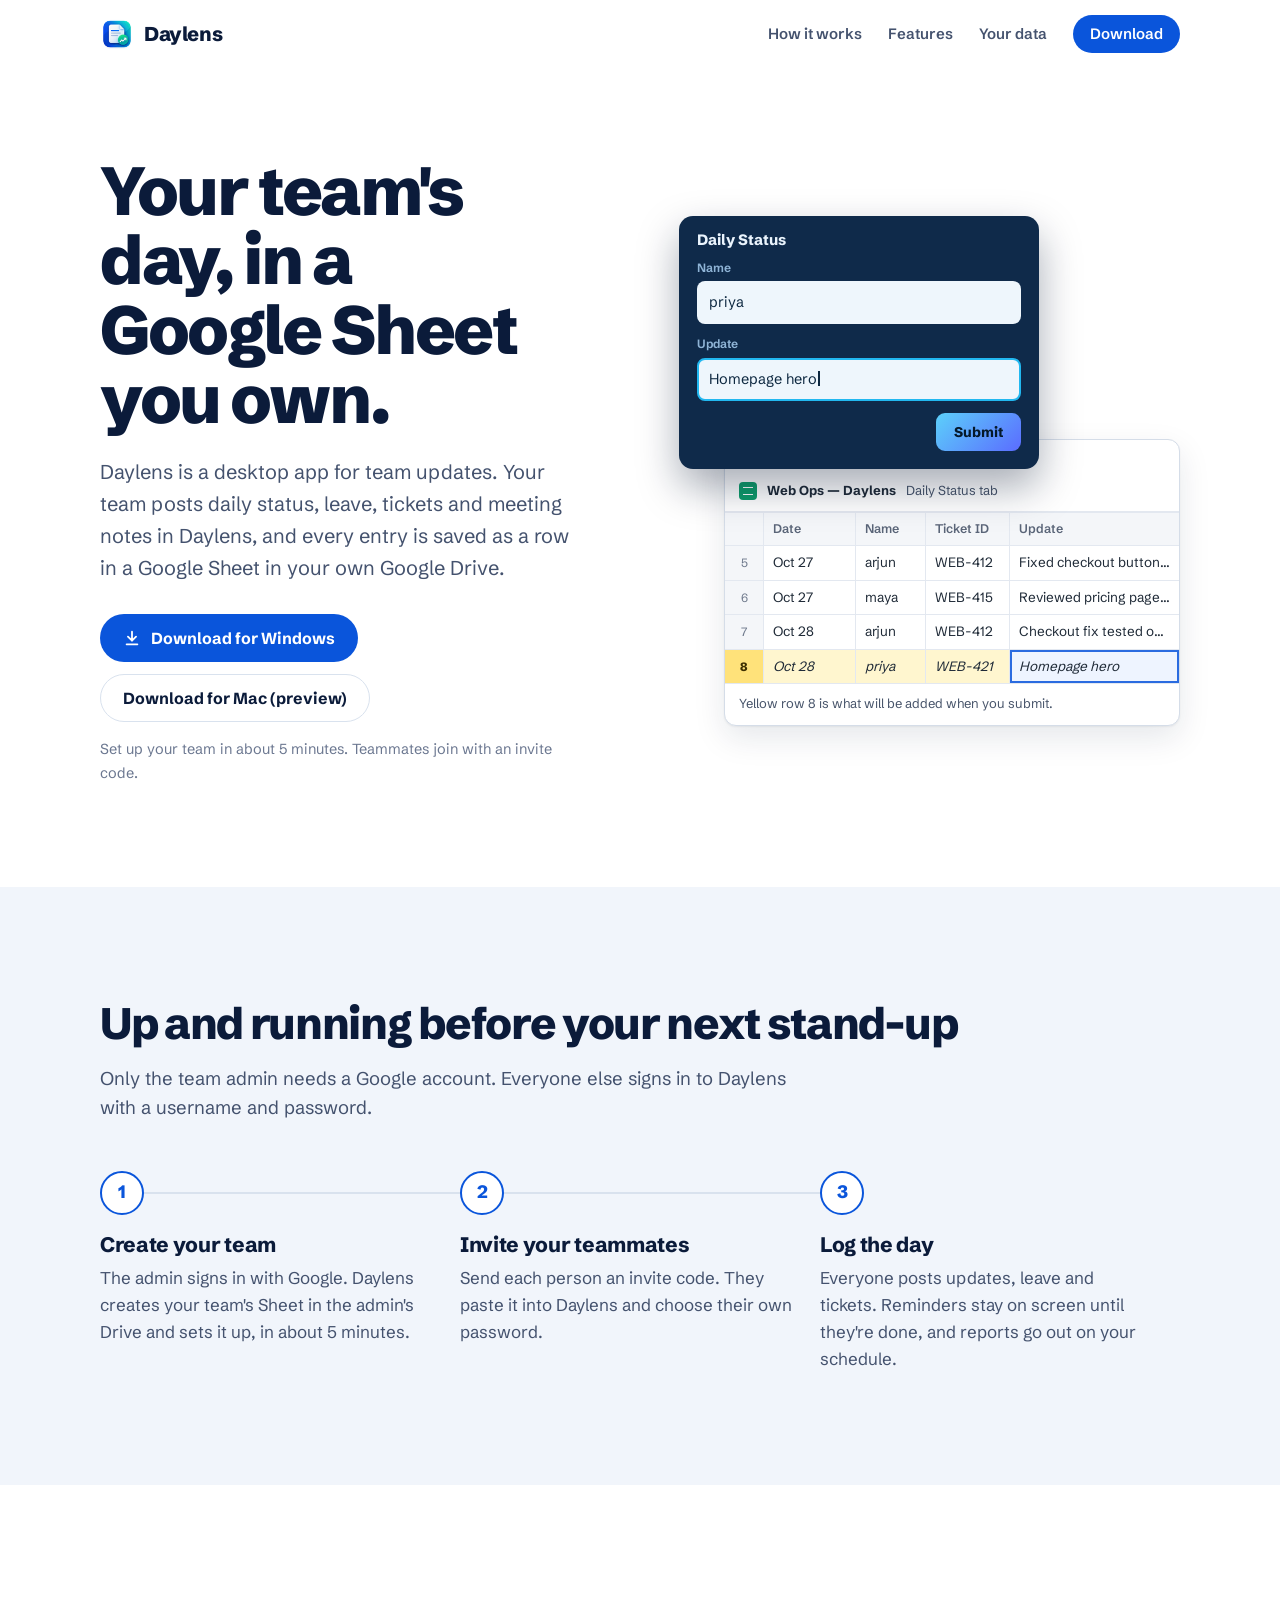
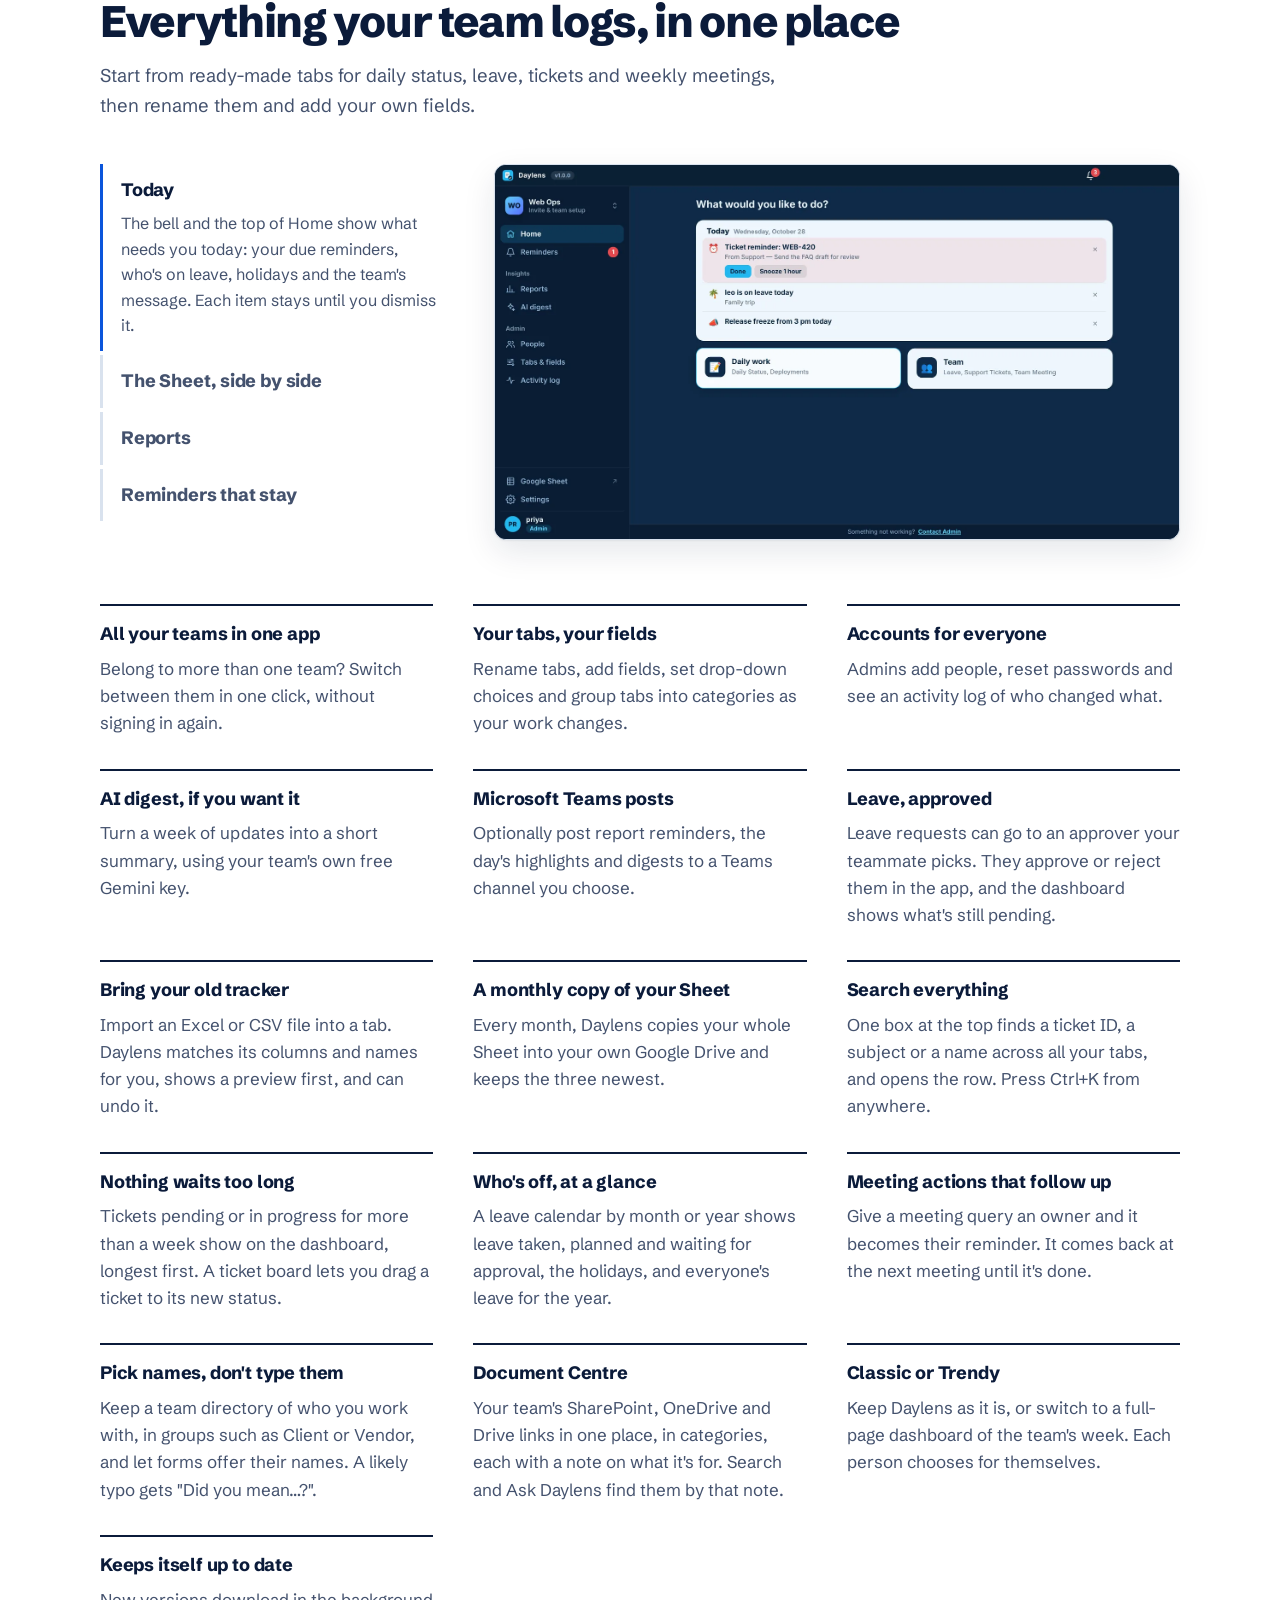
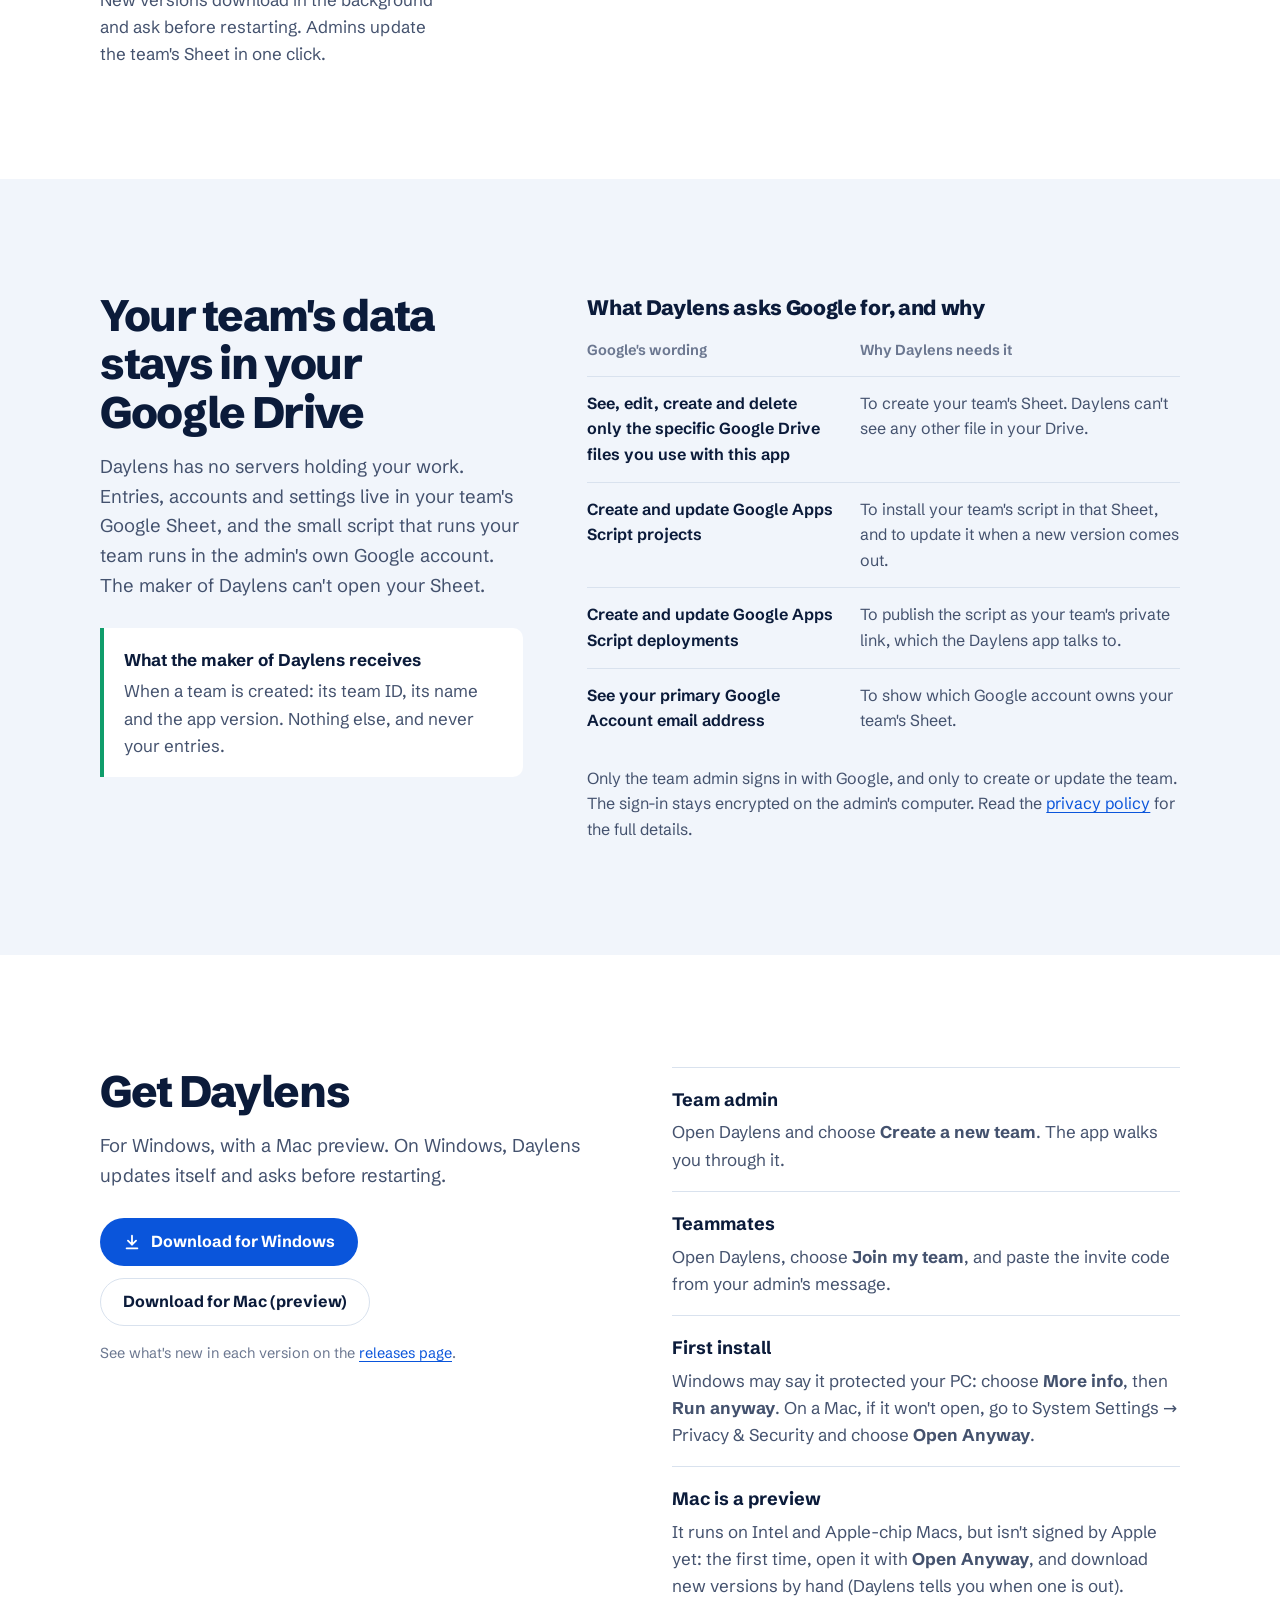
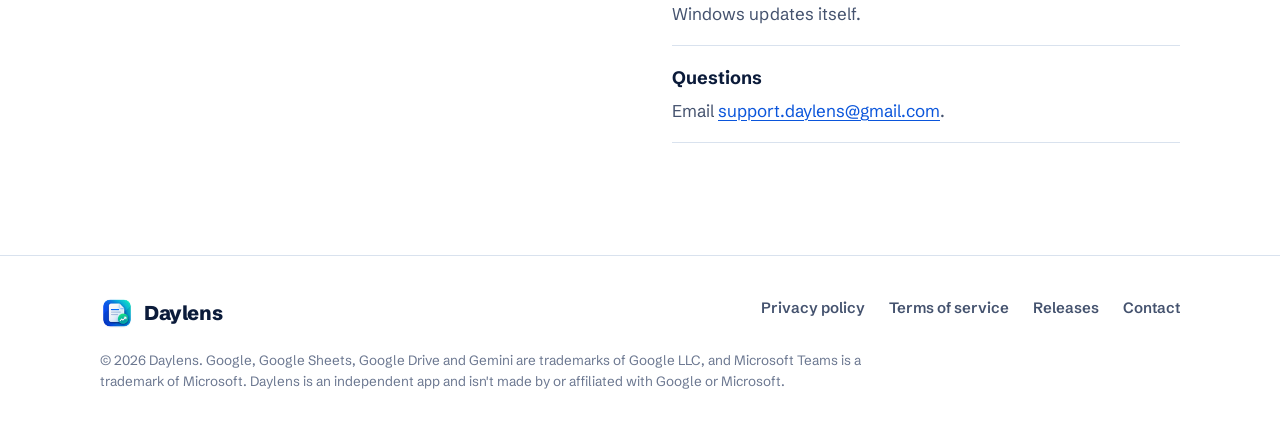
==== commit cf6031d7: "Website: privacy covers the Document Centre (links only, admins-only documents, what Ask receives); " ====
--- a/docs/index.html
+++ b/docs/index.html
@@ -158,6 +158,7 @@
         <div><dt>Who's off, at a glance</dt><dd>A leave calendar by month or year shows leave taken, planned and waiting for approval, the holidays, and everyone's leave for the year.</dd></div>
         <div><dt>Meeting actions that follow up</dt><dd>Give a meeting query an owner and it becomes their reminder. It comes back at the next meeting until it's done.</dd></div>
         <div><dt>Pick names, don't type them</dt><dd>Keep a team directory of who you work with, in groups such as Client or Vendor, and let forms offer their names. A likely typo gets "Did you mean…?".</dd></div>
+        <div><dt>Document Centre</dt><dd>Your team's SharePoint, OneDrive and Drive links in one place, in categories, each with a note on what it's for. Search and Ask Daylens find them by that note.</dd></div>
         <div><dt>Classic or Trendy</dt><dd>Keep Daylens as it is, or switch to a full-page dashboard of the team's week. Each person chooses for themselves.</dd></div>
         <div><dt>Keeps itself up to date</dt><dd>New versions download in the background and ask before restarting. Admins update the team's Sheet in one click.</dd></div>
       </dl>
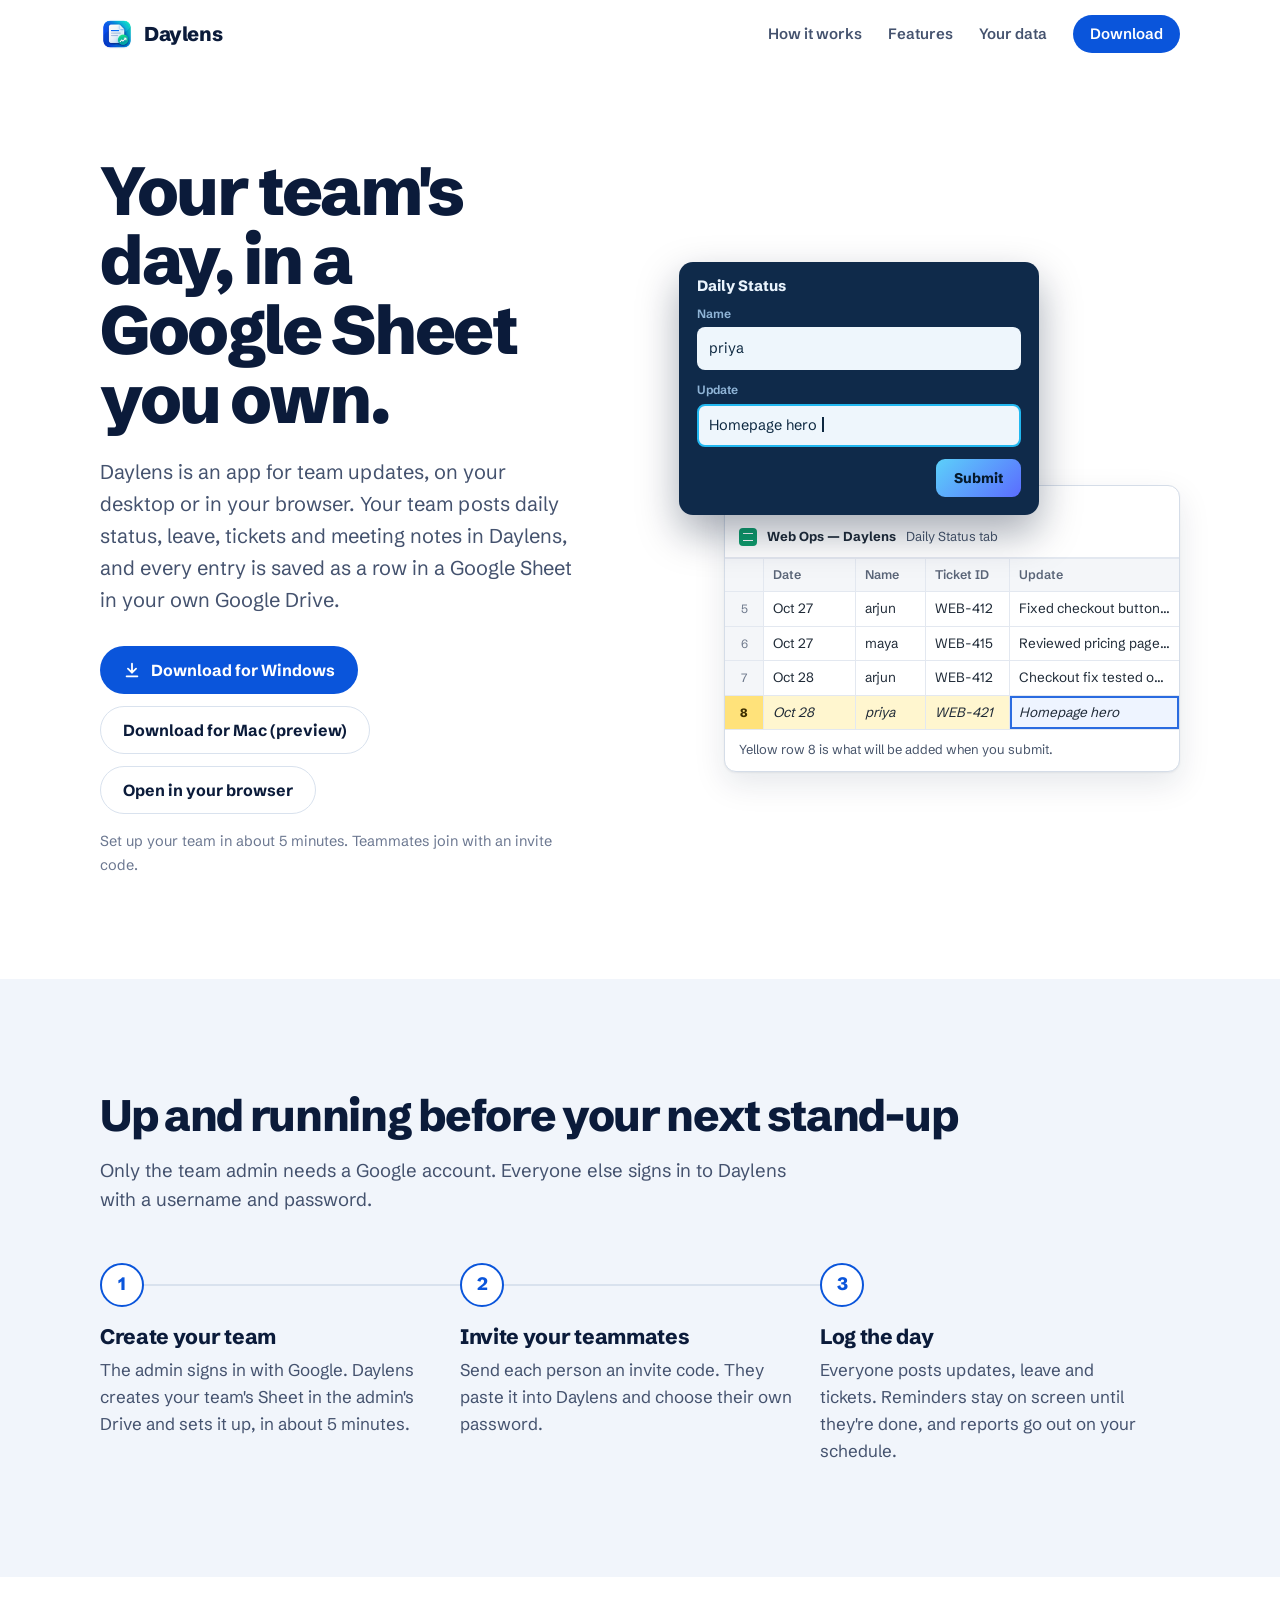
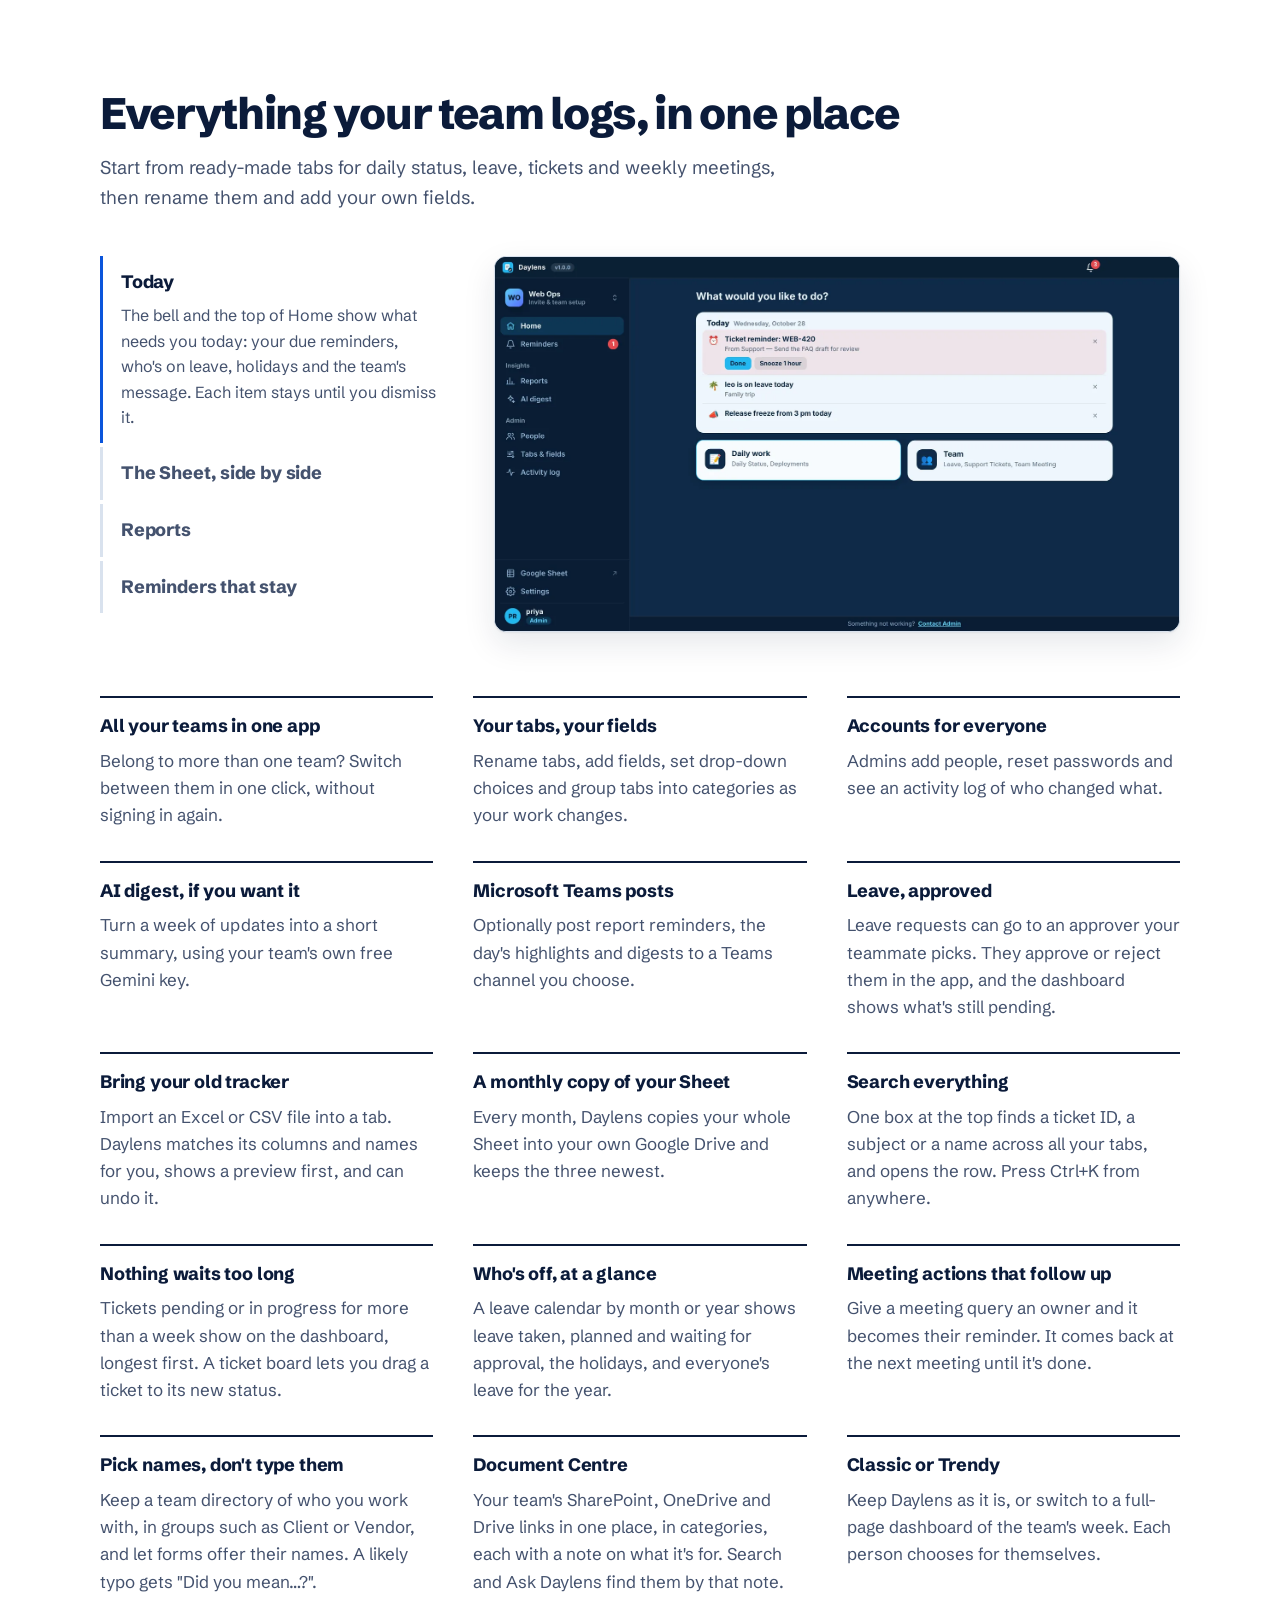
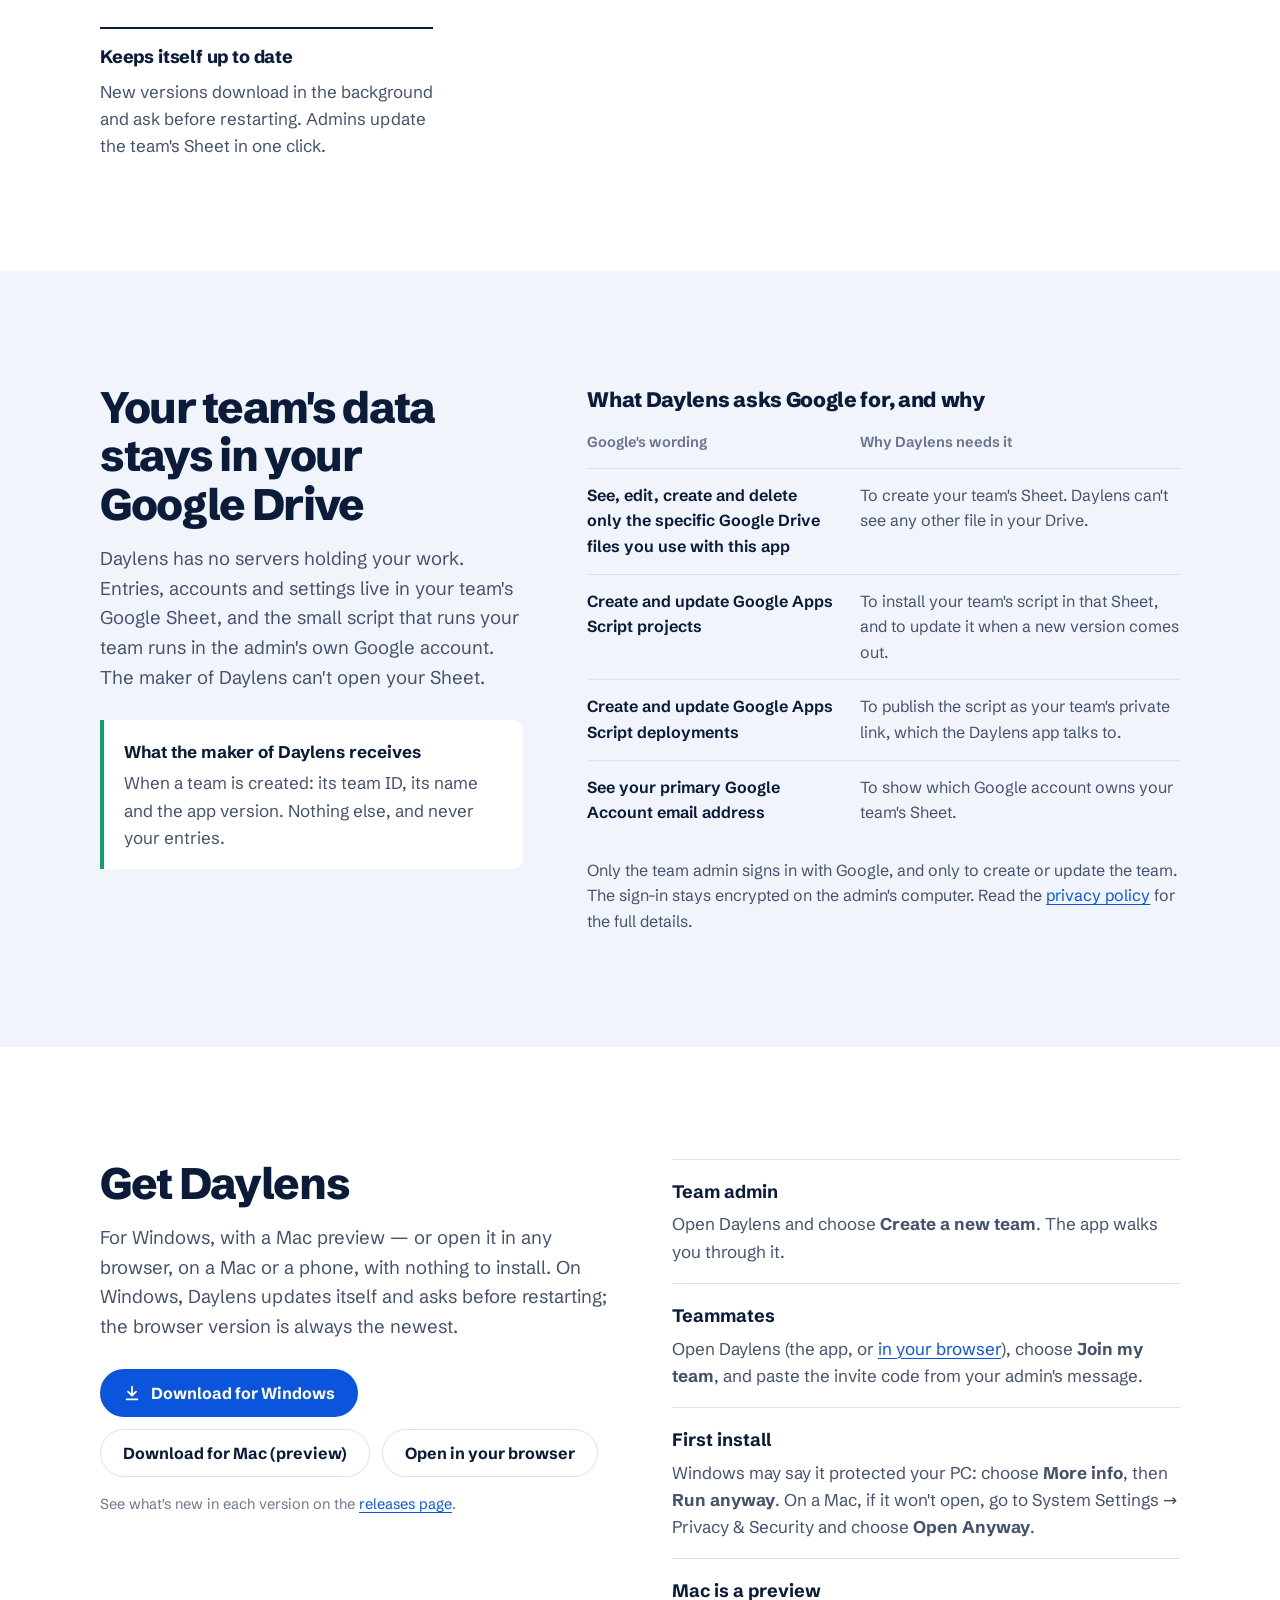
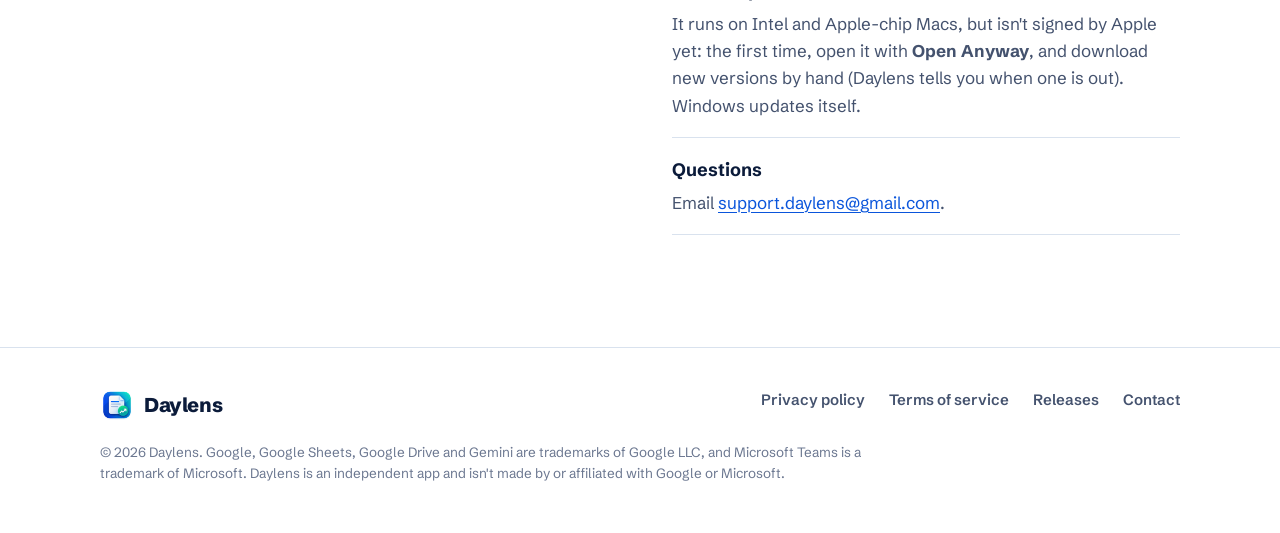
==== commit 27b6ceac: "Website: Daylens in your browser at /app (v1.6.0); home page links it; privacy covers what the brows" ====
--- a/docs/index.html
+++ b/docs/index.html
@@ -38,13 +38,14 @@
     <div class="wrap">
       <div>
         <h1>Your team's day, in a Google Sheet you own.</h1>
-        <p class="lede">Daylens is a desktop app for team updates. Your team posts daily status, leave, tickets and meeting notes in Daylens, and every entry is saved as a row in a Google Sheet in your own Google Drive.</p>
+        <p class="lede">Daylens is an app for team updates, on your desktop or in your browser. Your team posts daily status, leave, tickets and meeting notes in Daylens, and every entry is saved as a row in a Google Sheet in your own Google Drive.</p>
         <div class="cta-row">
           <a class="btn btn-primary" href="https://github.com/Naveen-Raj-Sivasamy/daylens-releases/releases/latest/download/Daylens-Setup.exe">
             <svg viewBox="0 0 20 20" fill="none" stroke="currentColor" stroke-width="2" stroke-linecap="round" stroke-linejoin="round" aria-hidden="true"><path d="M10 3v10M5.5 8.5 10 13l4.5-4.5M4 17h12"/></svg>
             Download for Windows
           </a>
           <a class="btn btn-quiet" href="https://github.com/Naveen-Raj-Sivasamy/daylens-releases/releases/latest/download/Daylens-Setup.dmg">Download for Mac (preview)</a>
+          <a class="btn btn-quiet" href="app/">Open in your browser</a>
         </div>
         <p class="small-note">Set up your team in about 5 minutes. Teammates join with an invite code.</p>
       </div>
@@ -195,19 +196,20 @@
     <div class="wrap get">
       <div>
         <h2 id="get-h">Get Daylens</h2>
-        <p class="intro">For Windows, with a Mac preview. On Windows, Daylens updates itself and asks before restarting.</p>
+        <p class="intro">For Windows, with a Mac preview — or open it in any browser, on a Mac or a phone, with nothing to install. On Windows, Daylens updates itself and asks before restarting; the browser version is always the newest.</p>
         <div class="cta-row">
           <a class="btn btn-primary" href="https://github.com/Naveen-Raj-Sivasamy/daylens-releases/releases/latest/download/Daylens-Setup.exe">
             <svg viewBox="0 0 20 20" fill="none" stroke="currentColor" stroke-width="2" stroke-linecap="round" stroke-linejoin="round" aria-hidden="true"><path d="M10 3v10M5.5 8.5 10 13l4.5-4.5M4 17h12"/></svg>
             Download for Windows
           </a>
           <a class="btn btn-quiet" href="https://github.com/Naveen-Raj-Sivasamy/daylens-releases/releases/latest/download/Daylens-Setup.dmg">Download for Mac (preview)</a>
+          <a class="btn btn-quiet" href="app/">Open in your browser</a>
         </div>
         <p class="small-note">See what's new in each version on the <a href="https://github.com/Naveen-Raj-Sivasamy/daylens-releases/releases">releases page</a>.</p>
       </div>
       <ul class="start">
         <li><b>Team admin</b><span>Open Daylens and choose <strong>Create a new team</strong>. The app walks you through it.</span></li>
-        <li><b>Teammates</b><span>Open Daylens, choose <strong>Join my team</strong>, and paste the invite code from your admin's message.</span></li>
+        <li><b>Teammates</b><span>Open Daylens (the app, or <a href="app/">in your browser</a>), choose <strong>Join my team</strong>, and paste the invite code from your admin's message.</span></li>
         <li><b>First install</b><span>Windows may say it protected your PC: choose <strong>More info</strong>, then <strong>Run anyway</strong>. On a Mac, if it won't open, go to System Settings → Privacy &amp; Security and choose <strong>Open Anyway</strong>.</span></li>
         <li><b>Mac is a preview</b><span>It runs on Intel and Apple-chip Macs, but isn't signed by Apple yet: the first time, open it with <strong>Open Anyway</strong>, and download new versions by hand (Daylens tells you when one is out). Windows updates itself.</span></li>
         <li><b>Questions</b><span>Email <a href="mailto:support.daylens@gmail.com">support.daylens@gmail.com</a>.</span></li>
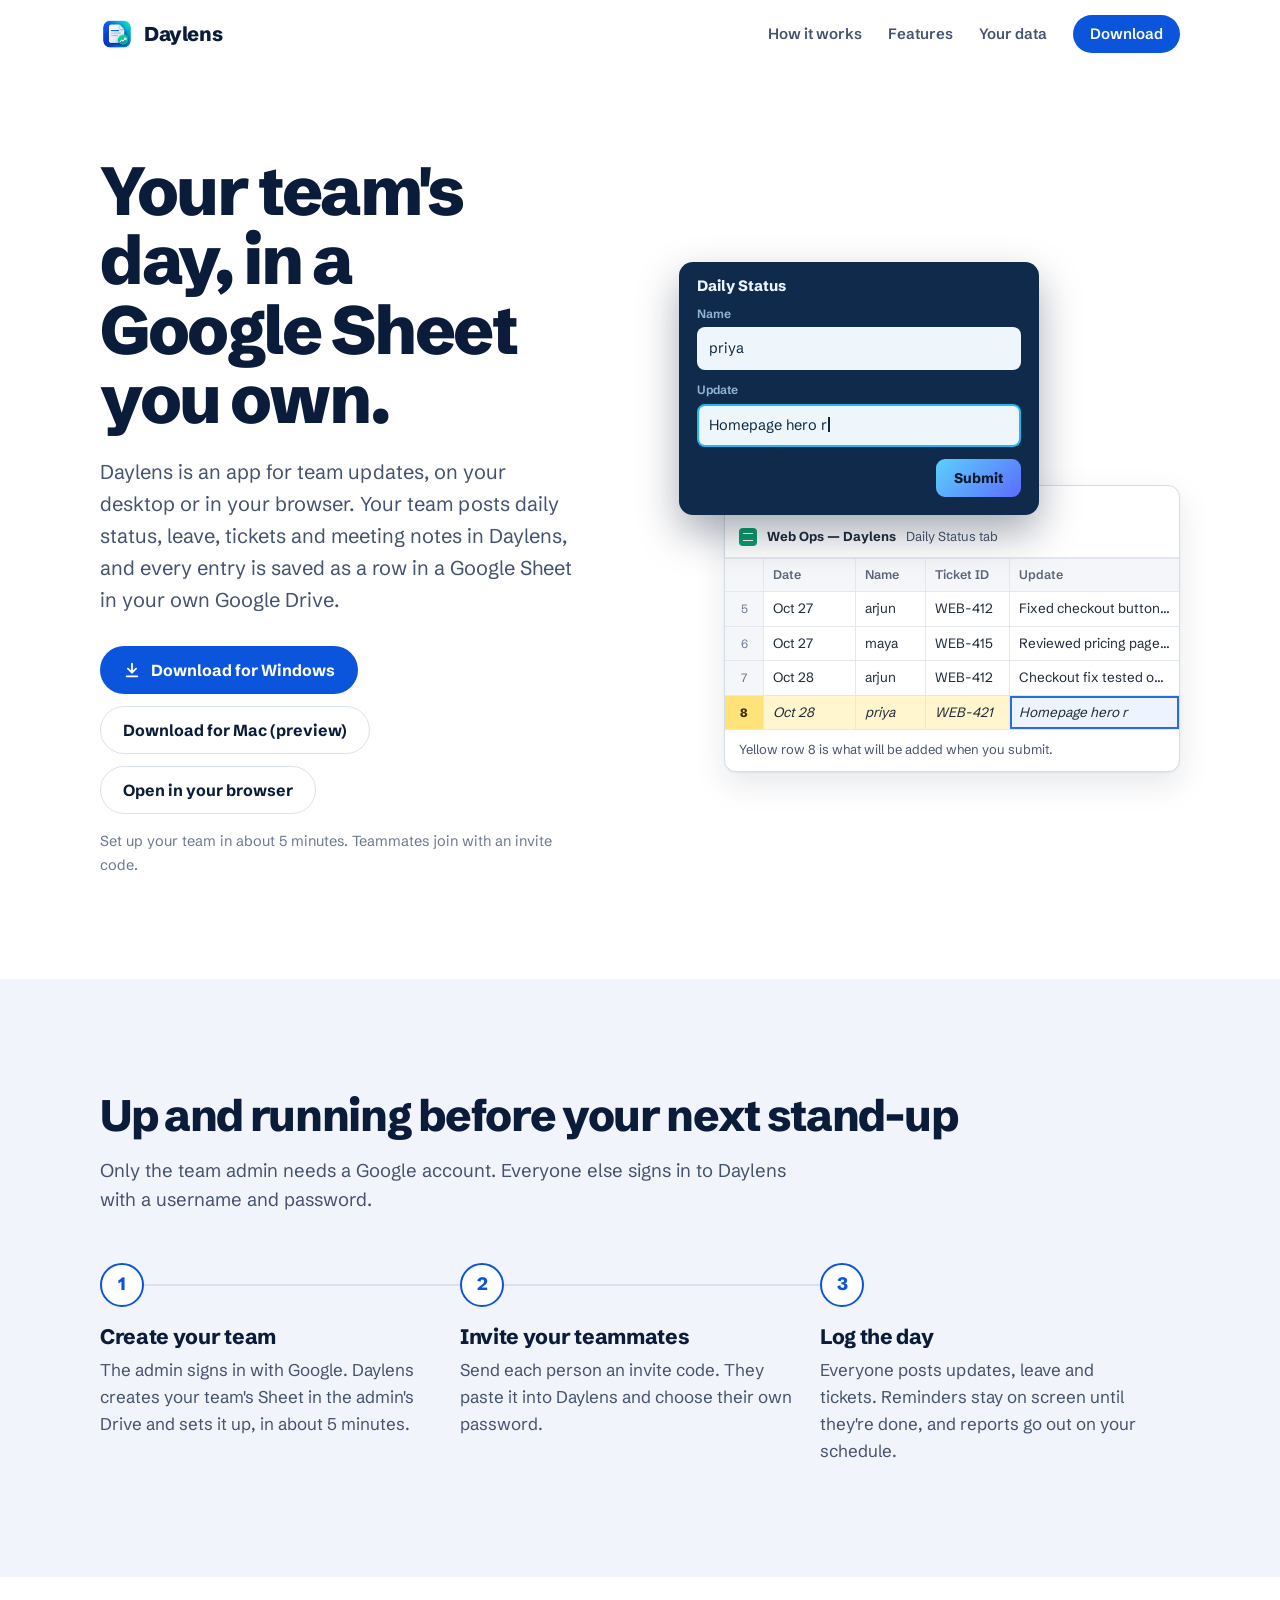
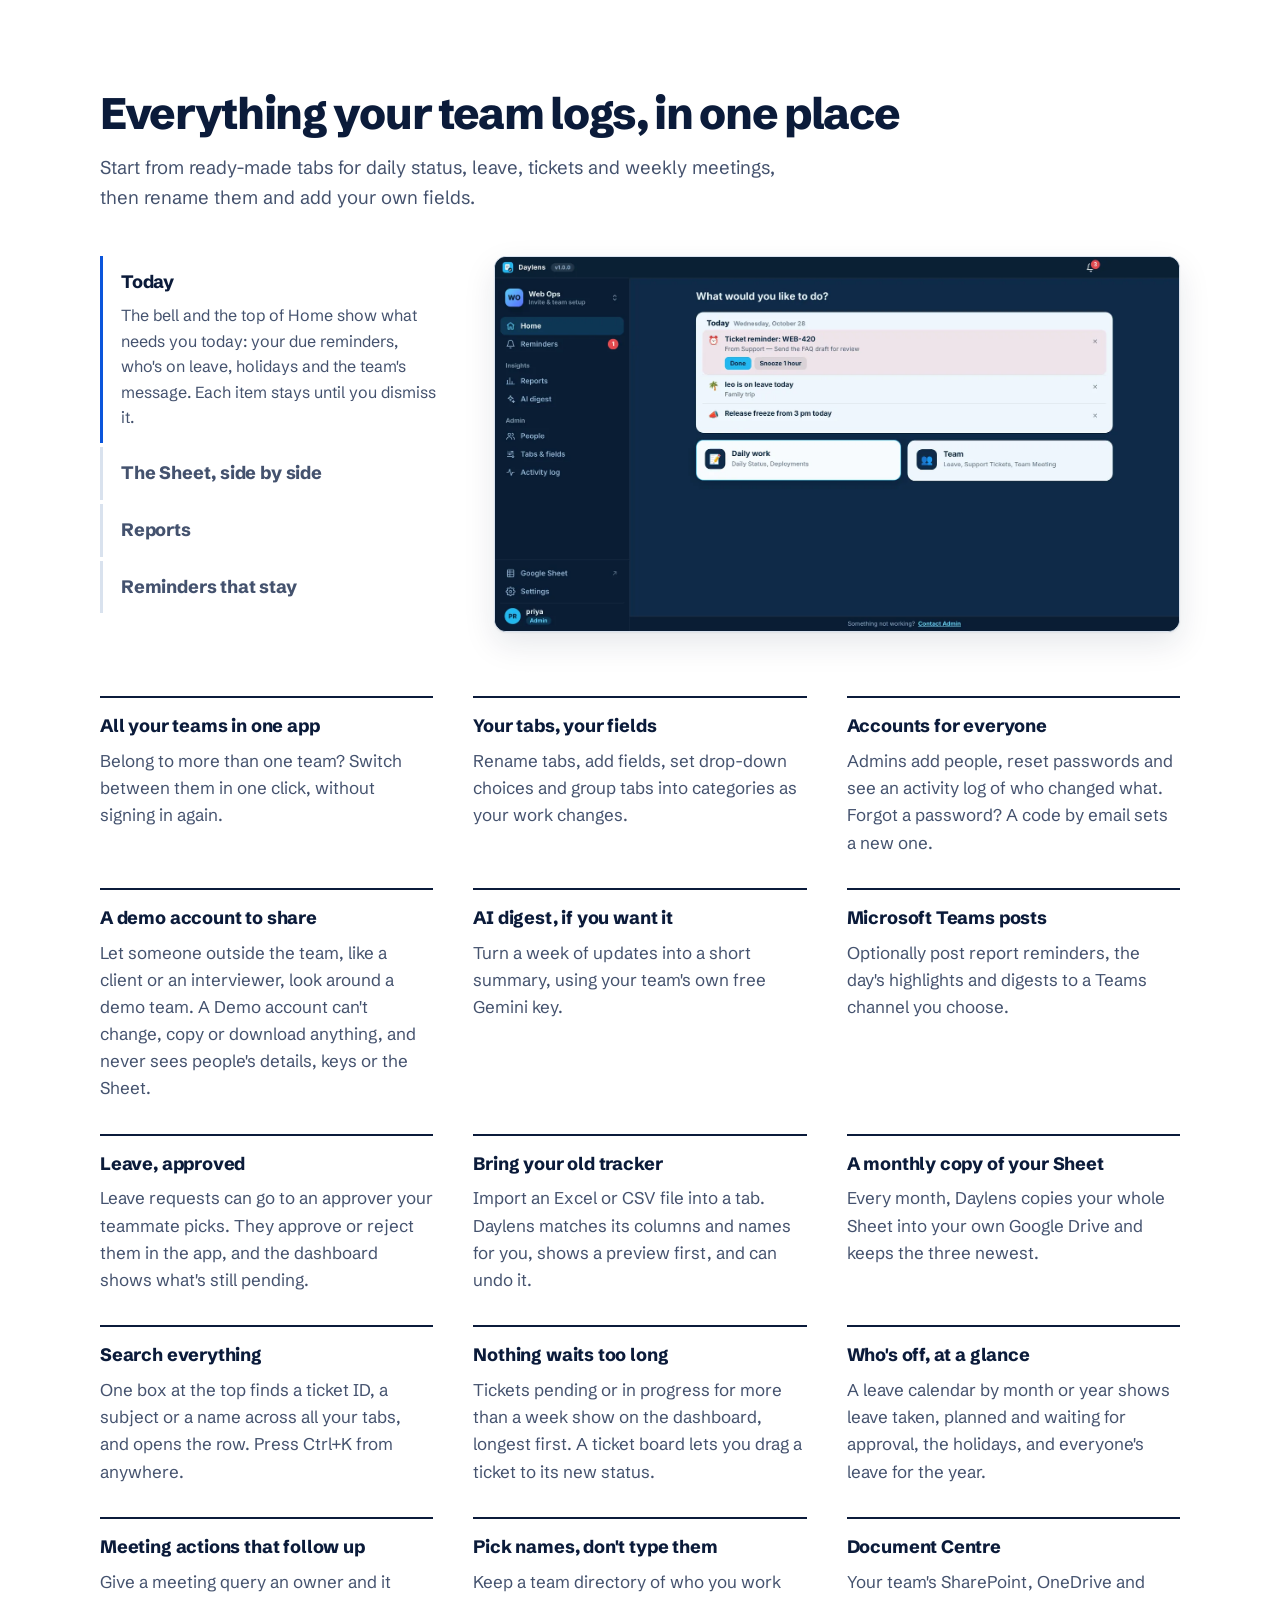
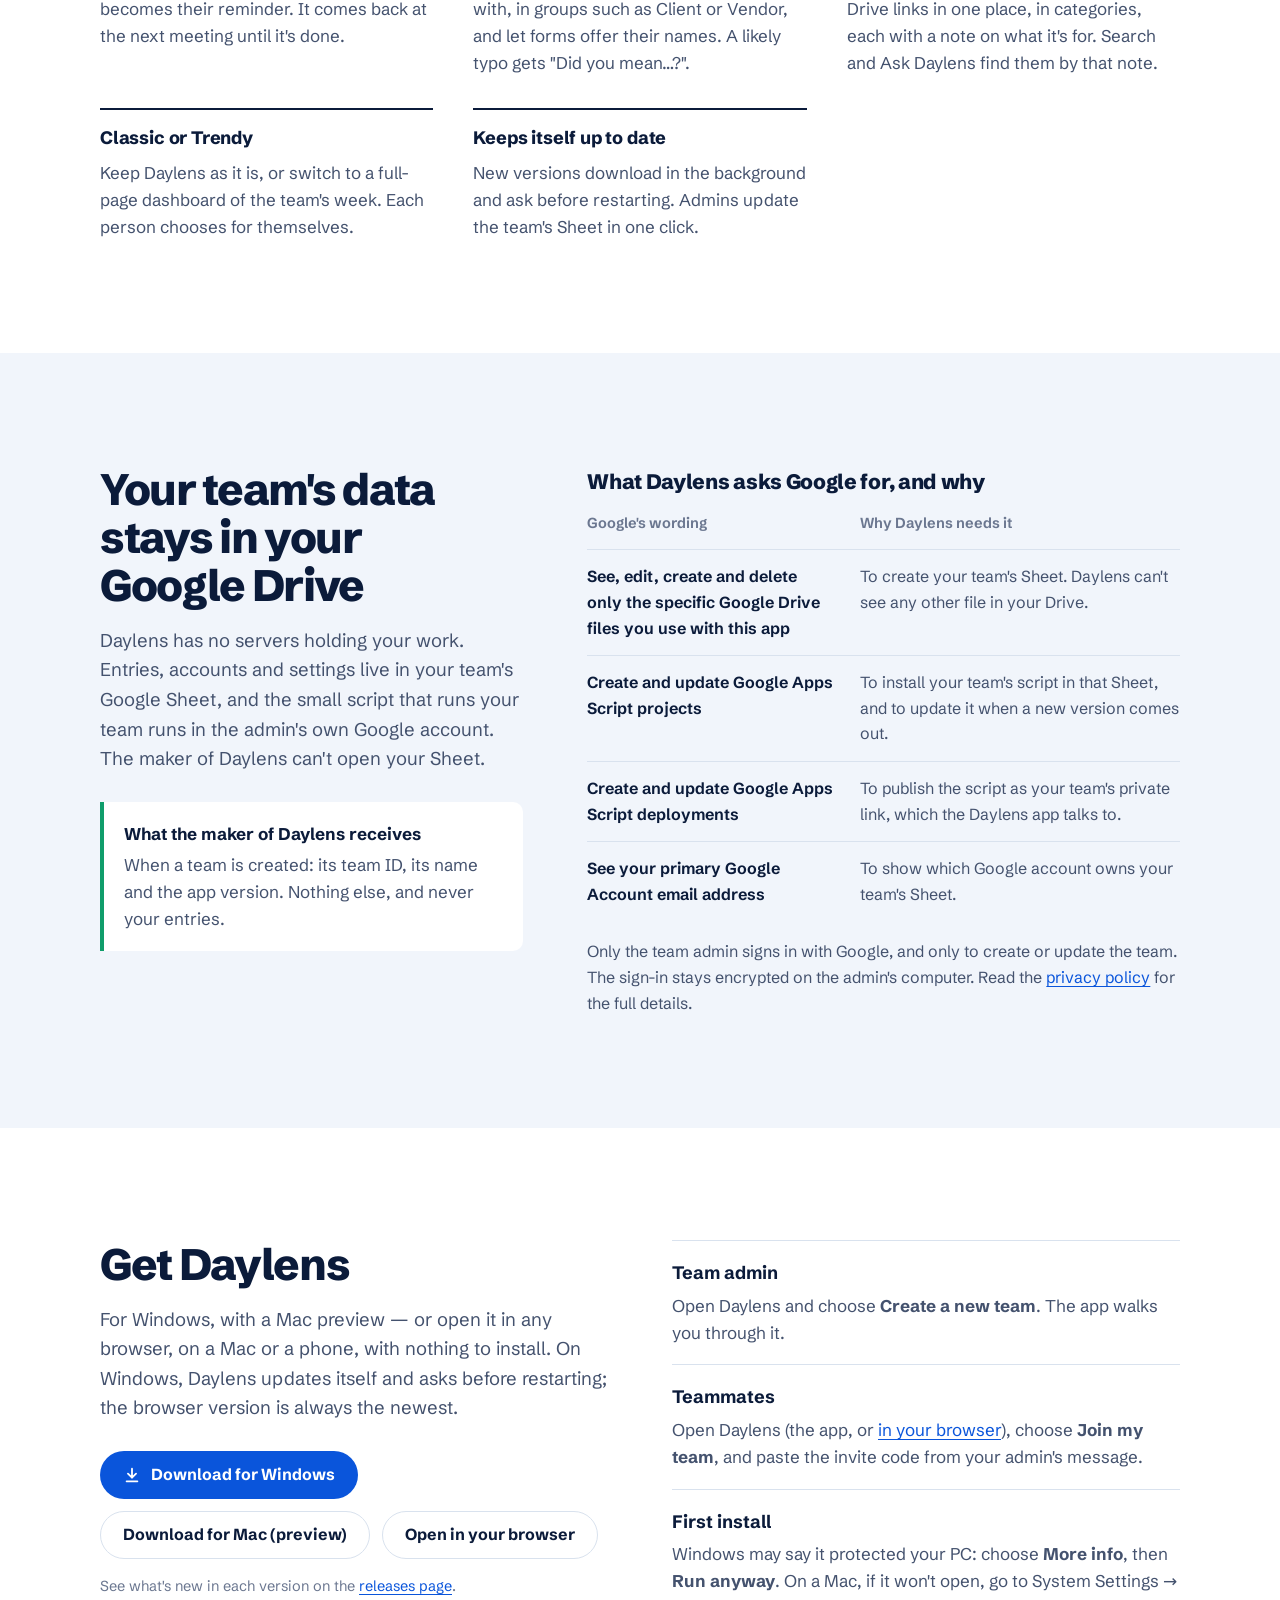
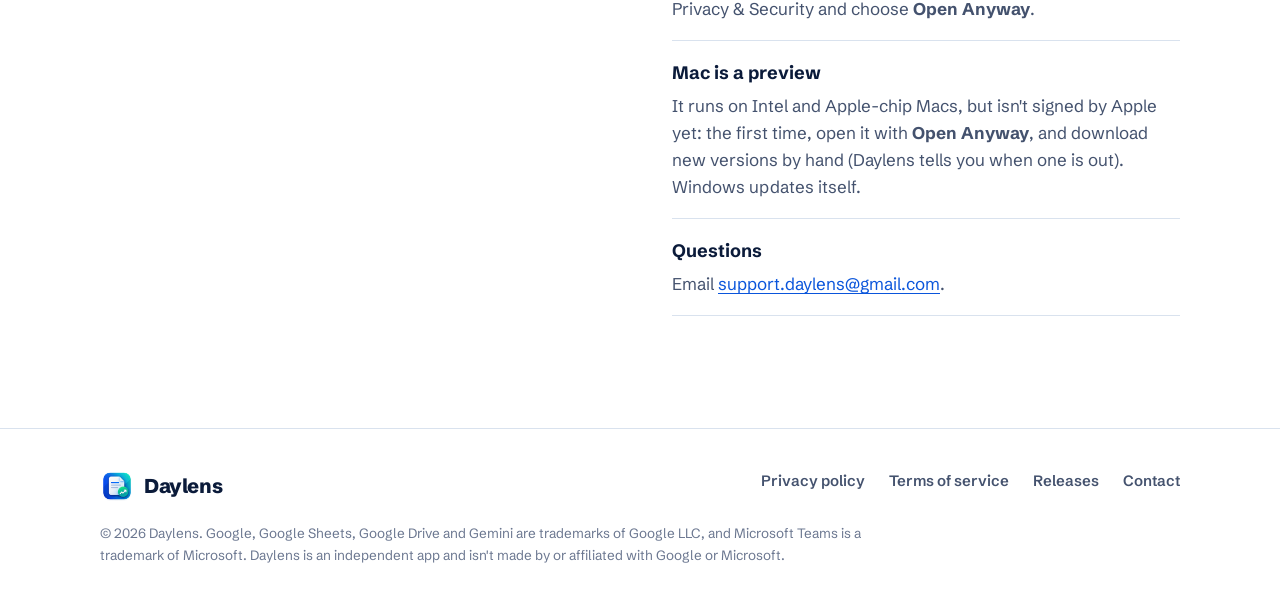
==== commit a305cb07: "Website: Daylens 1.7.0 in the browser (/app); privacy covers emailed password codes and Demo account" ====
--- a/docs/index.html
+++ b/docs/index.html
@@ -148,7 +148,8 @@
       <dl class="also">
         <div><dt>All your teams in one app</dt><dd>Belong to more than one team? Switch between them in one click, without signing in again.</dd></div>
         <div><dt>Your tabs, your fields</dt><dd>Rename tabs, add fields, set drop-down choices and group tabs into categories as your work changes.</dd></div>
-        <div><dt>Accounts for everyone</dt><dd>Admins add people, reset passwords and see an activity log of who changed what.</dd></div>
+        <div><dt>Accounts for everyone</dt><dd>Admins add people, reset passwords and see an activity log of who changed what. Forgot a password? A code by email sets a new one.</dd></div>
+        <div><dt>A demo account to share</dt><dd>Let someone outside the team, like a client or an interviewer, look around a demo team. A Demo account can't change, copy or download anything, and never sees people's details, keys or the Sheet.</dd></div>
         <div><dt>AI digest, if you want it</dt><dd>Turn a week of updates into a short summary, using your team's own free Gemini key.</dd></div>
         <div><dt>Microsoft Teams posts</dt><dd>Optionally post report reminders, the day's highlights and digests to a Teams channel you choose.</dd></div>
         <div><dt>Leave, approved</dt><dd>Leave requests can go to an approver your teammate picks. They approve or reject them in the app, and the dashboard shows what's still pending.</dd></div>
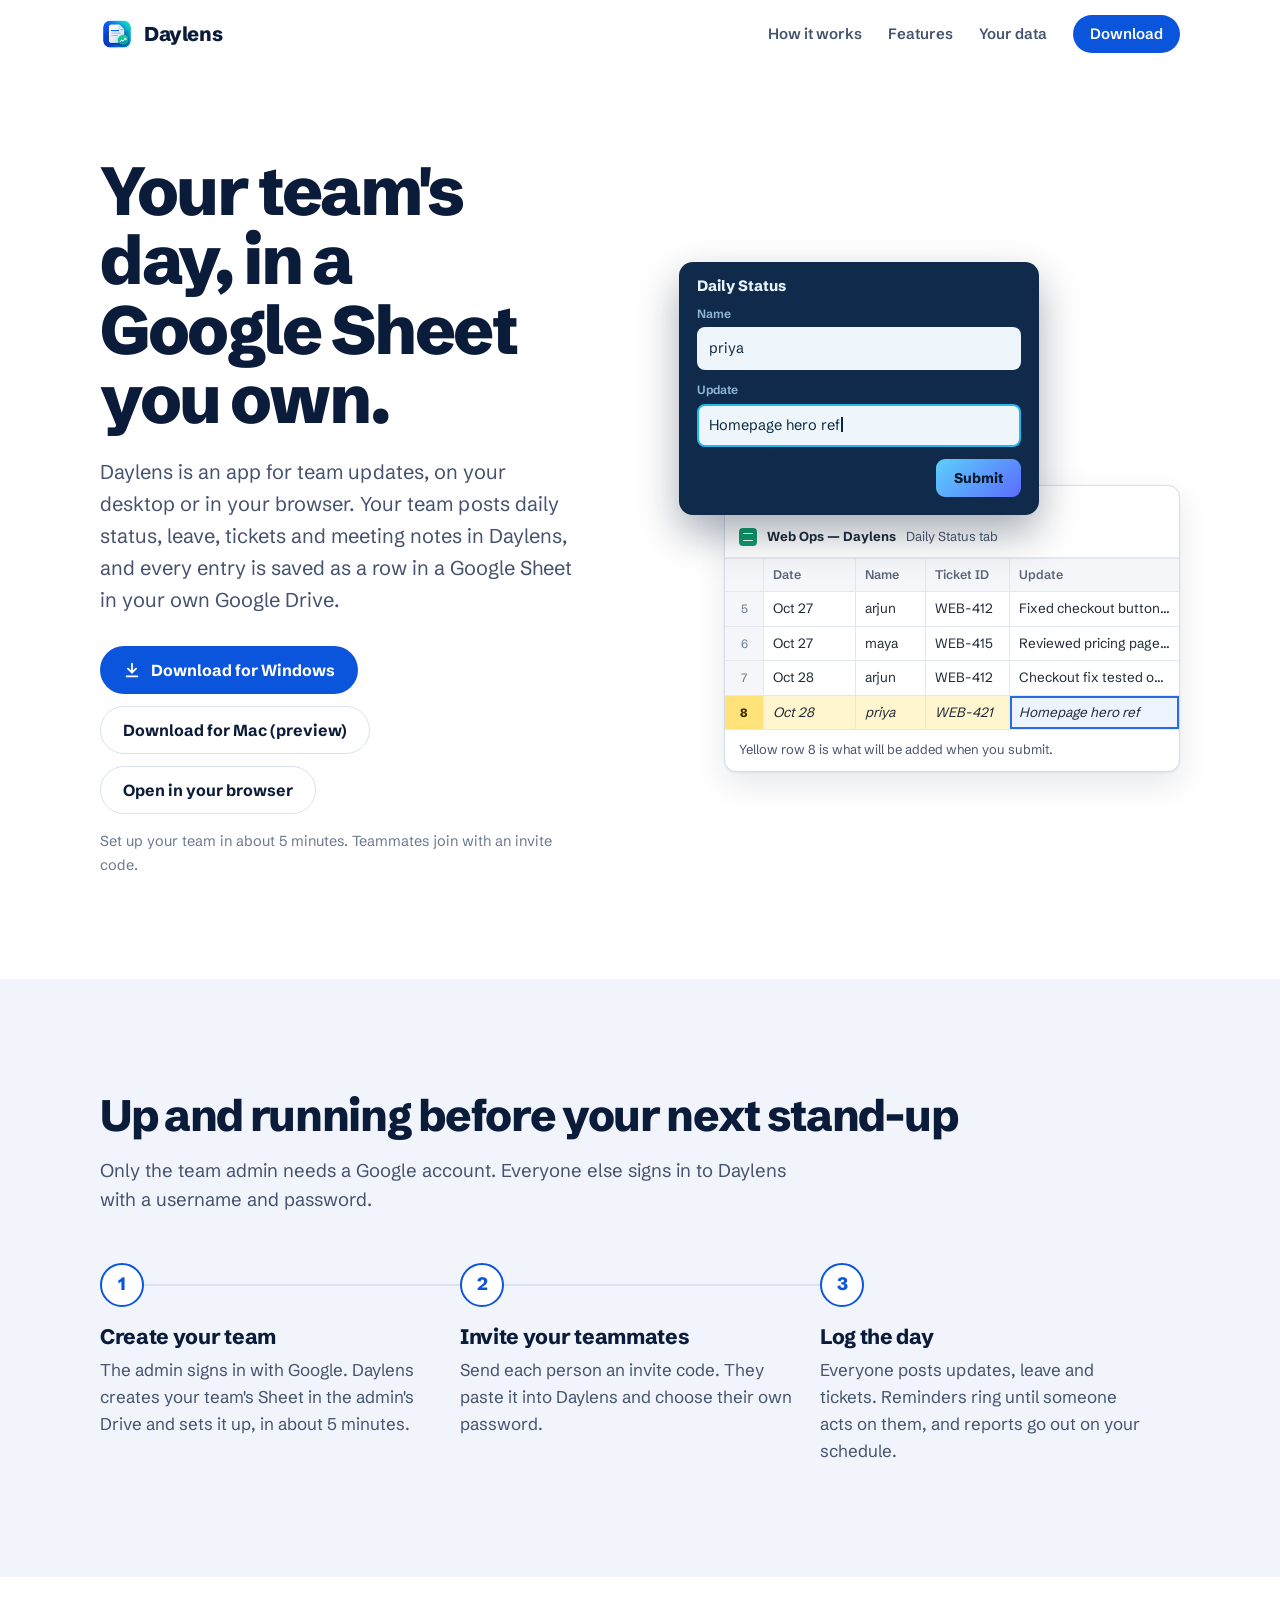
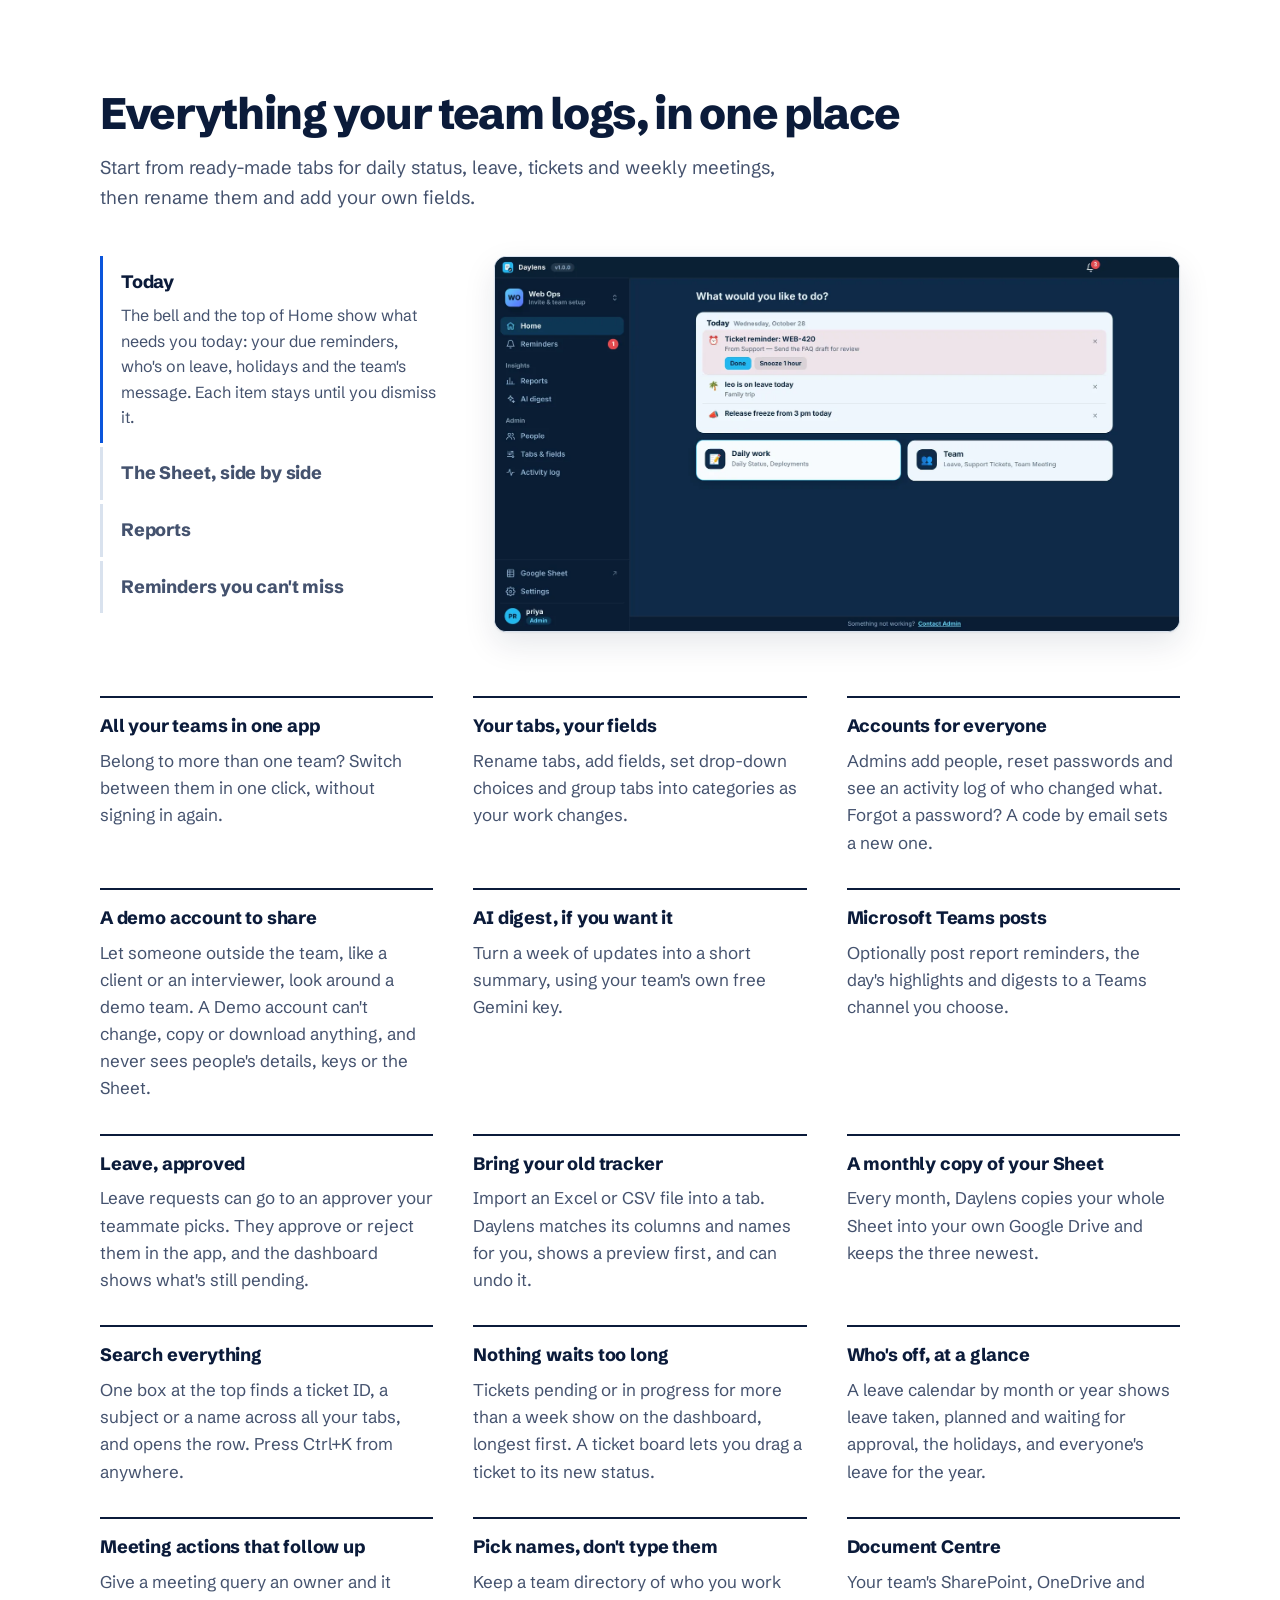
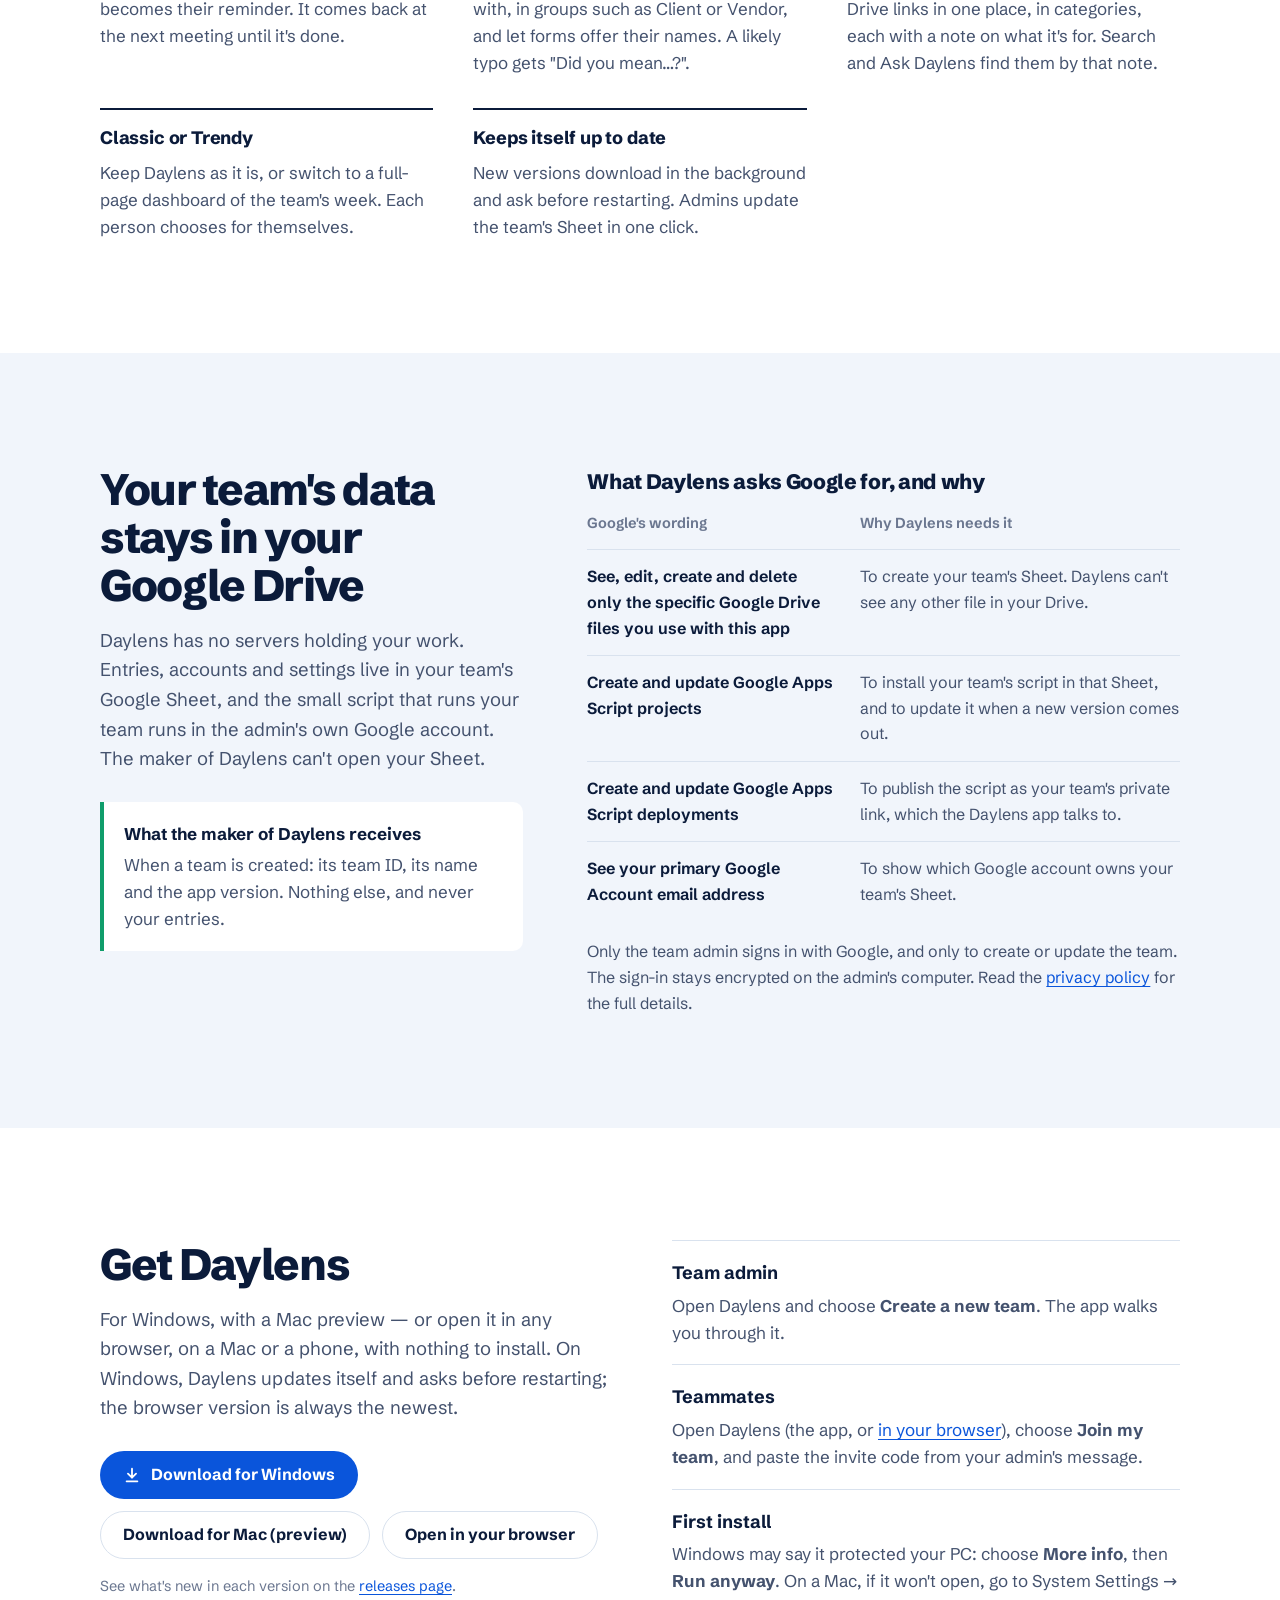
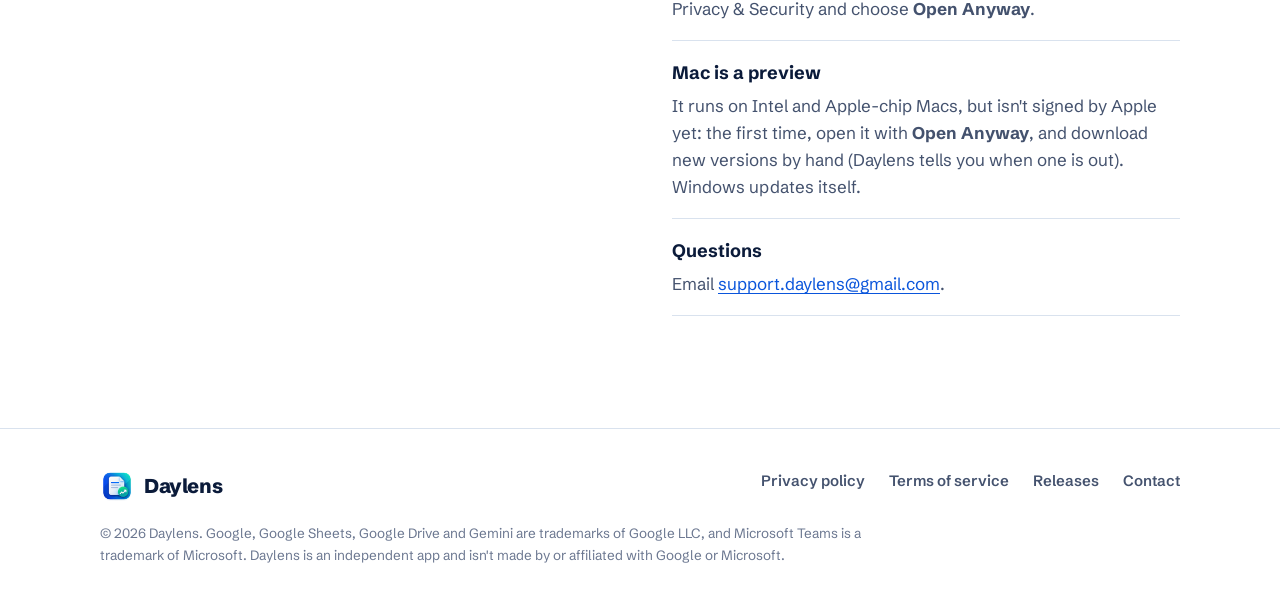
==== commit ea50613d: "Website: Daylens 1.8.0 in the browser (/app); the home page describes reminders that ring until some" ====
--- a/docs/index.html
+++ b/docs/index.html
@@ -96,7 +96,7 @@
         </li>
         <li>
           <h3>Log the day</h3>
-          <p>Everyone posts updates, leave and tickets. Reminders stay on screen until they're done, and reports go out on your schedule.</p>
+          <p>Everyone posts updates, leave and tickets. Reminders ring until someone acts on them, and reports go out on your schedule.</p>
         </li>
       </ol>
     </div>
@@ -121,8 +121,8 @@
             <span class="d">View a report in the app, email it, download it as an Excel file, or make a ready-to-present monthly PowerPoint. Weekly and monthly reports can go out on a schedule, with a reminder to the team before each one.</span>
           </button>
           <button class="tour-tab" type="button" role="tab" id="tab-remind" aria-controls="panel-remind" aria-selected="false" tabindex="-1">
-            <span class="t">Reminders that stay</span>
-            <span class="d">When a ticket, mail or request falls due, a pop-up stays in the corner of your screen until you mark it Done or snooze it, with a soft chime you can turn off.</span>
+            <span class="t">Reminders you can't miss</span>
+            <span class="d">When a ticket, mail or request falls due, Daylens comes to the front, its window glows red and an alarm repeats until you mark it Done, snooze it for 5, 15 or 60 minutes, or stop it. The sound can be turned off.</span>
           </button>
         </div>
         <div class="tour-stage">
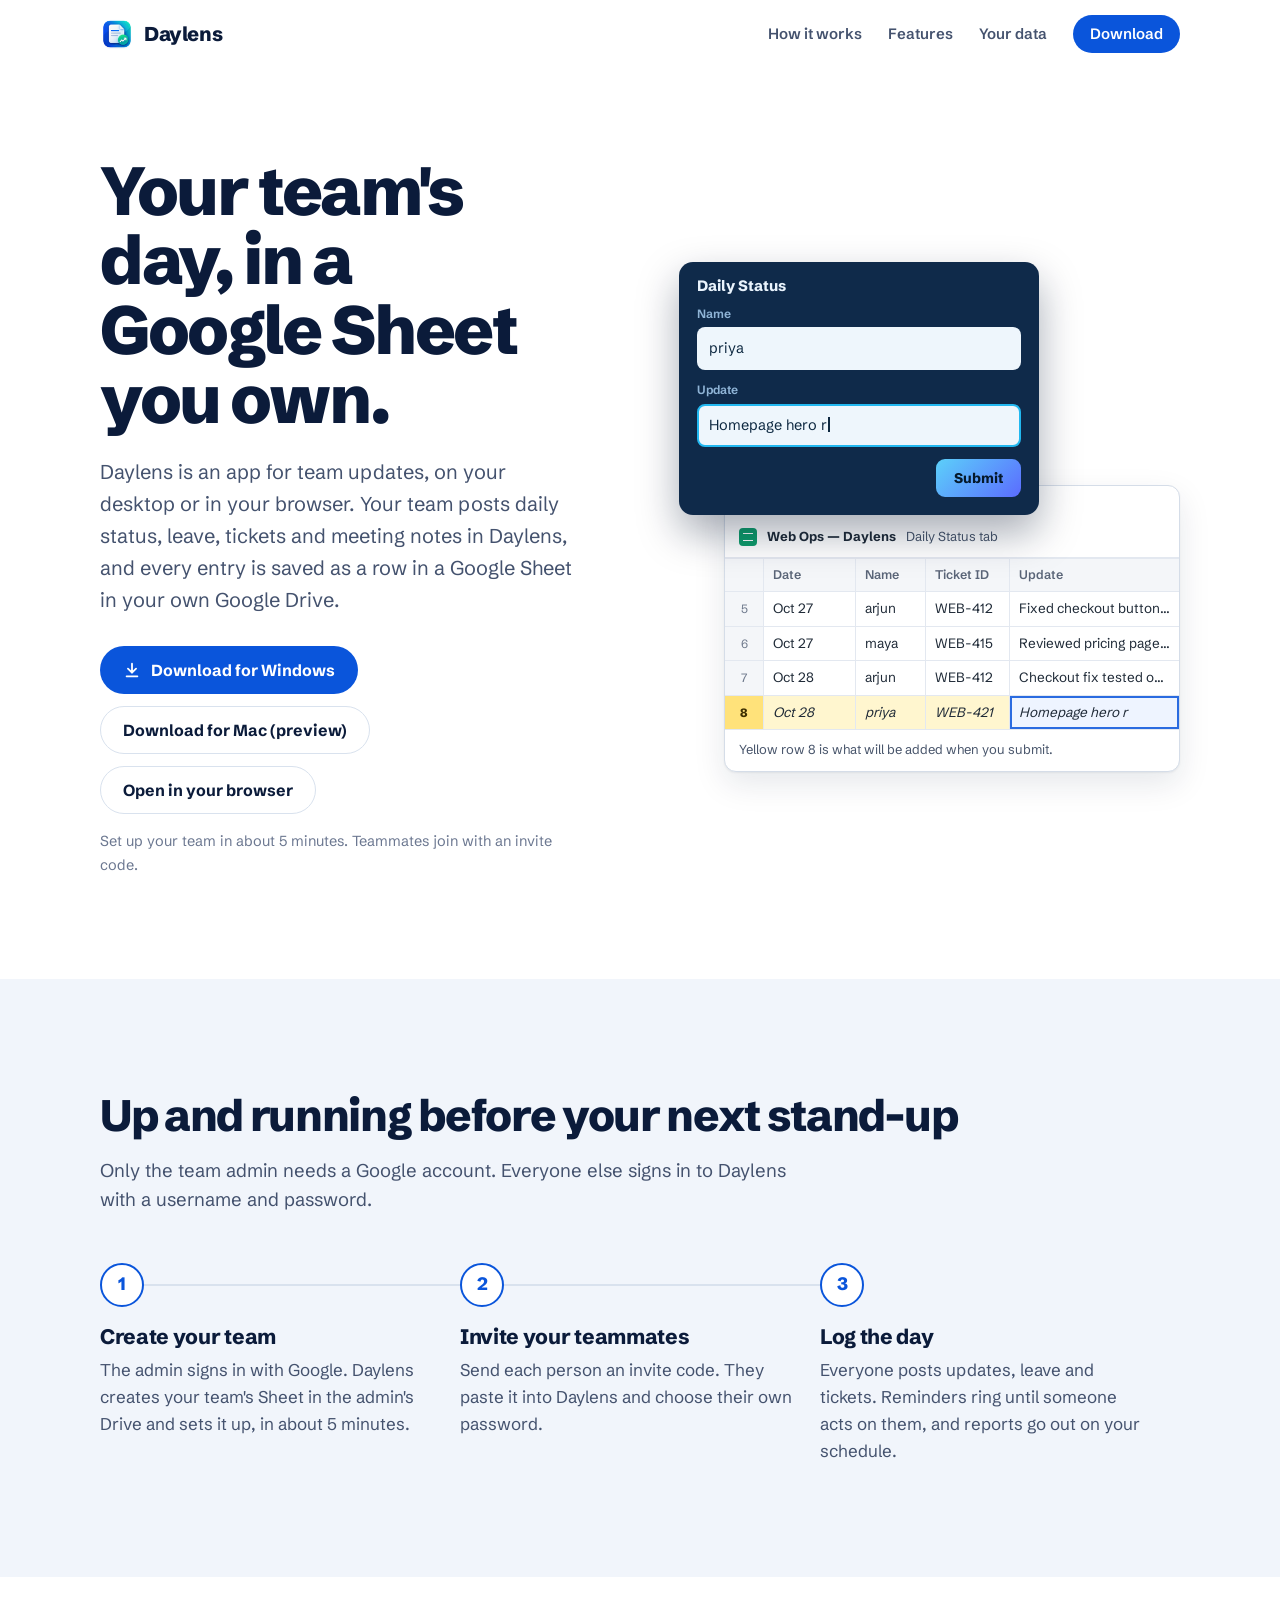
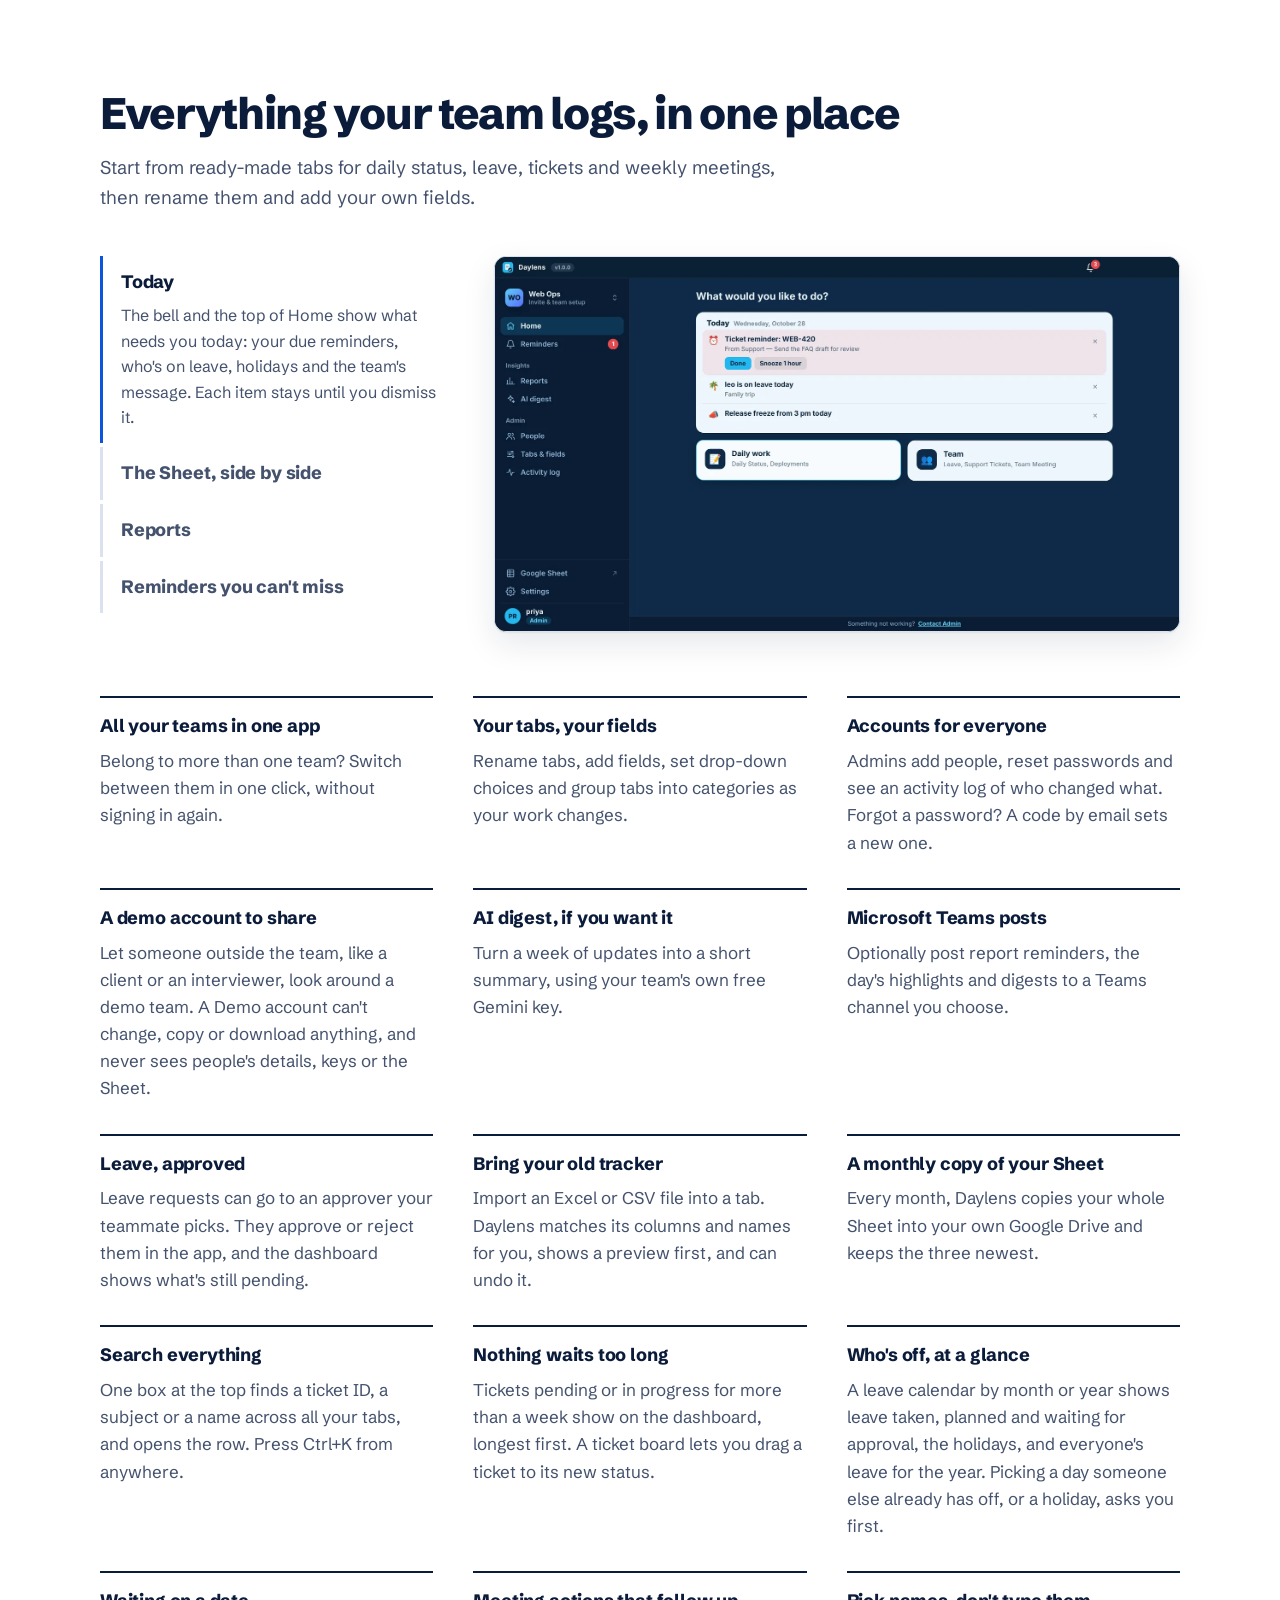
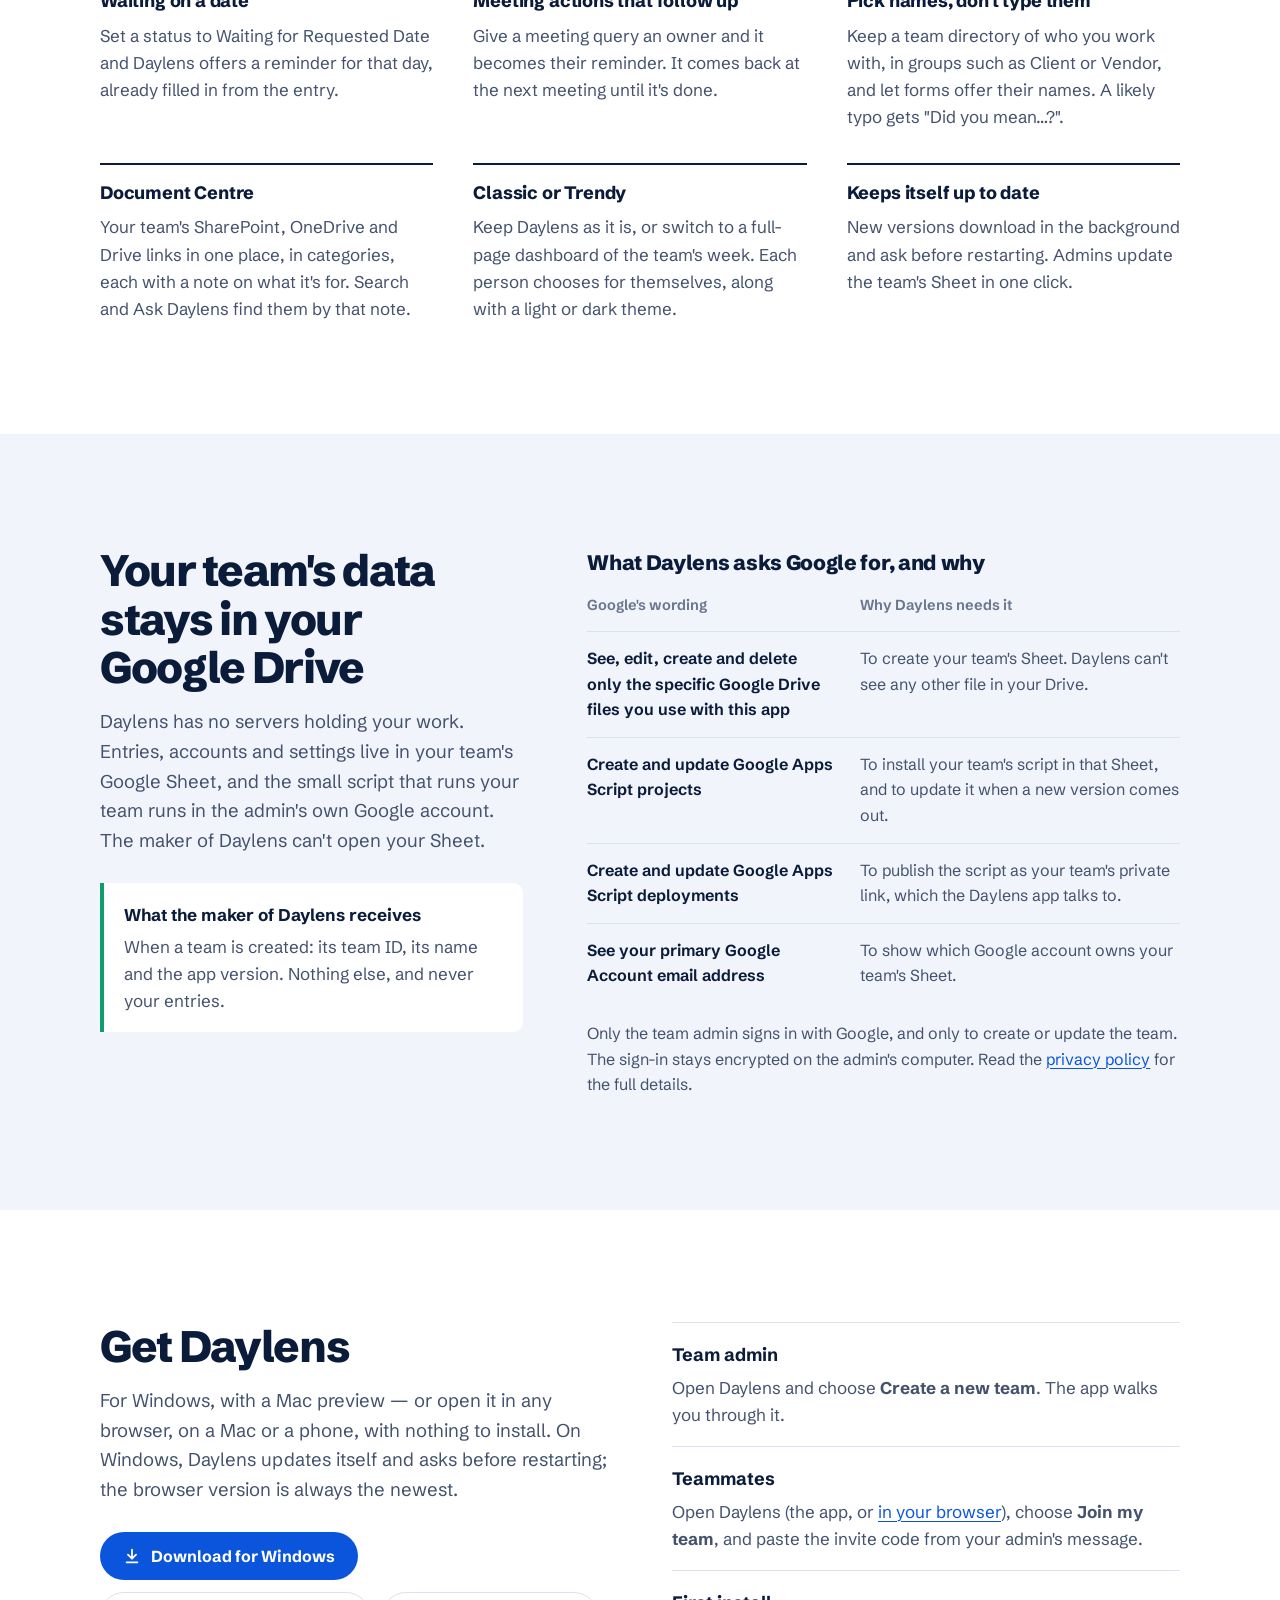
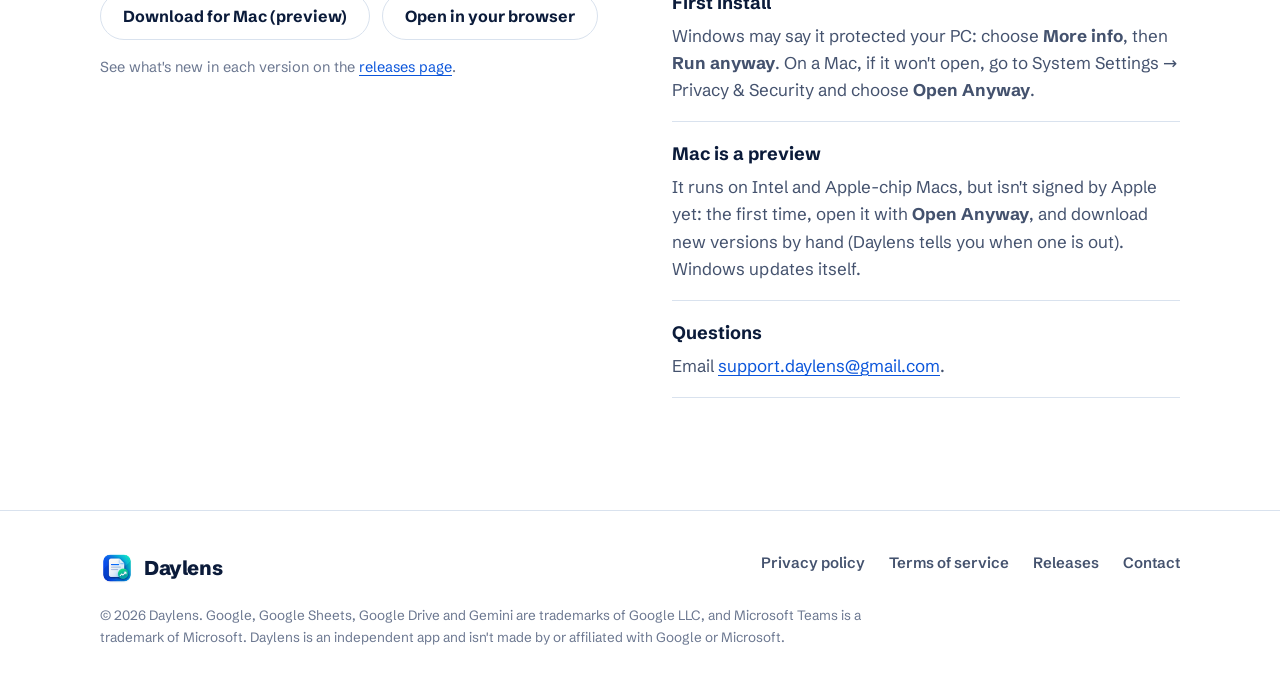
==== commit 0e8b5758: "Website: Daylens 1.9.0 in the browser (/app); the home page mentions the leave-clash warning, remind" ====
--- a/docs/index.html
+++ b/docs/index.html
@@ -157,11 +157,12 @@
         <div><dt>A monthly copy of your Sheet</dt><dd>Every month, Daylens copies your whole Sheet into your own Google Drive and keeps the three newest.</dd></div>
         <div><dt>Search everything</dt><dd>One box at the top finds a ticket ID, a subject or a name across all your tabs, and opens the row. Press Ctrl+K from anywhere.</dd></div>
         <div><dt>Nothing waits too long</dt><dd>Tickets pending or in progress for more than a week show on the dashboard, longest first. A ticket board lets you drag a ticket to its new status.</dd></div>
-        <div><dt>Who's off, at a glance</dt><dd>A leave calendar by month or year shows leave taken, planned and waiting for approval, the holidays, and everyone's leave for the year.</dd></div>
+        <div><dt>Who's off, at a glance</dt><dd>A leave calendar by month or year shows leave taken, planned and waiting for approval, the holidays, and everyone's leave for the year. Picking a day someone else already has off, or a holiday, asks you first.</dd></div>
+        <div><dt>Waiting on a date</dt><dd>Set a status to Waiting for Requested Date and Daylens offers a reminder for that day, already filled in from the entry.</dd></div>
         <div><dt>Meeting actions that follow up</dt><dd>Give a meeting query an owner and it becomes their reminder. It comes back at the next meeting until it's done.</dd></div>
         <div><dt>Pick names, don't type them</dt><dd>Keep a team directory of who you work with, in groups such as Client or Vendor, and let forms offer their names. A likely typo gets "Did you mean…?".</dd></div>
         <div><dt>Document Centre</dt><dd>Your team's SharePoint, OneDrive and Drive links in one place, in categories, each with a note on what it's for. Search and Ask Daylens find them by that note.</dd></div>
-        <div><dt>Classic or Trendy</dt><dd>Keep Daylens as it is, or switch to a full-page dashboard of the team's week. Each person chooses for themselves.</dd></div>
+        <div><dt>Classic or Trendy</dt><dd>Keep Daylens as it is, or switch to a full-page dashboard of the team's week. Each person chooses for themselves, along with a light or dark theme.</dd></div>
         <div><dt>Keeps itself up to date</dt><dd>New versions download in the background and ask before restarting. Admins update the team's Sheet in one click.</dd></div>
       </dl>
     </div>
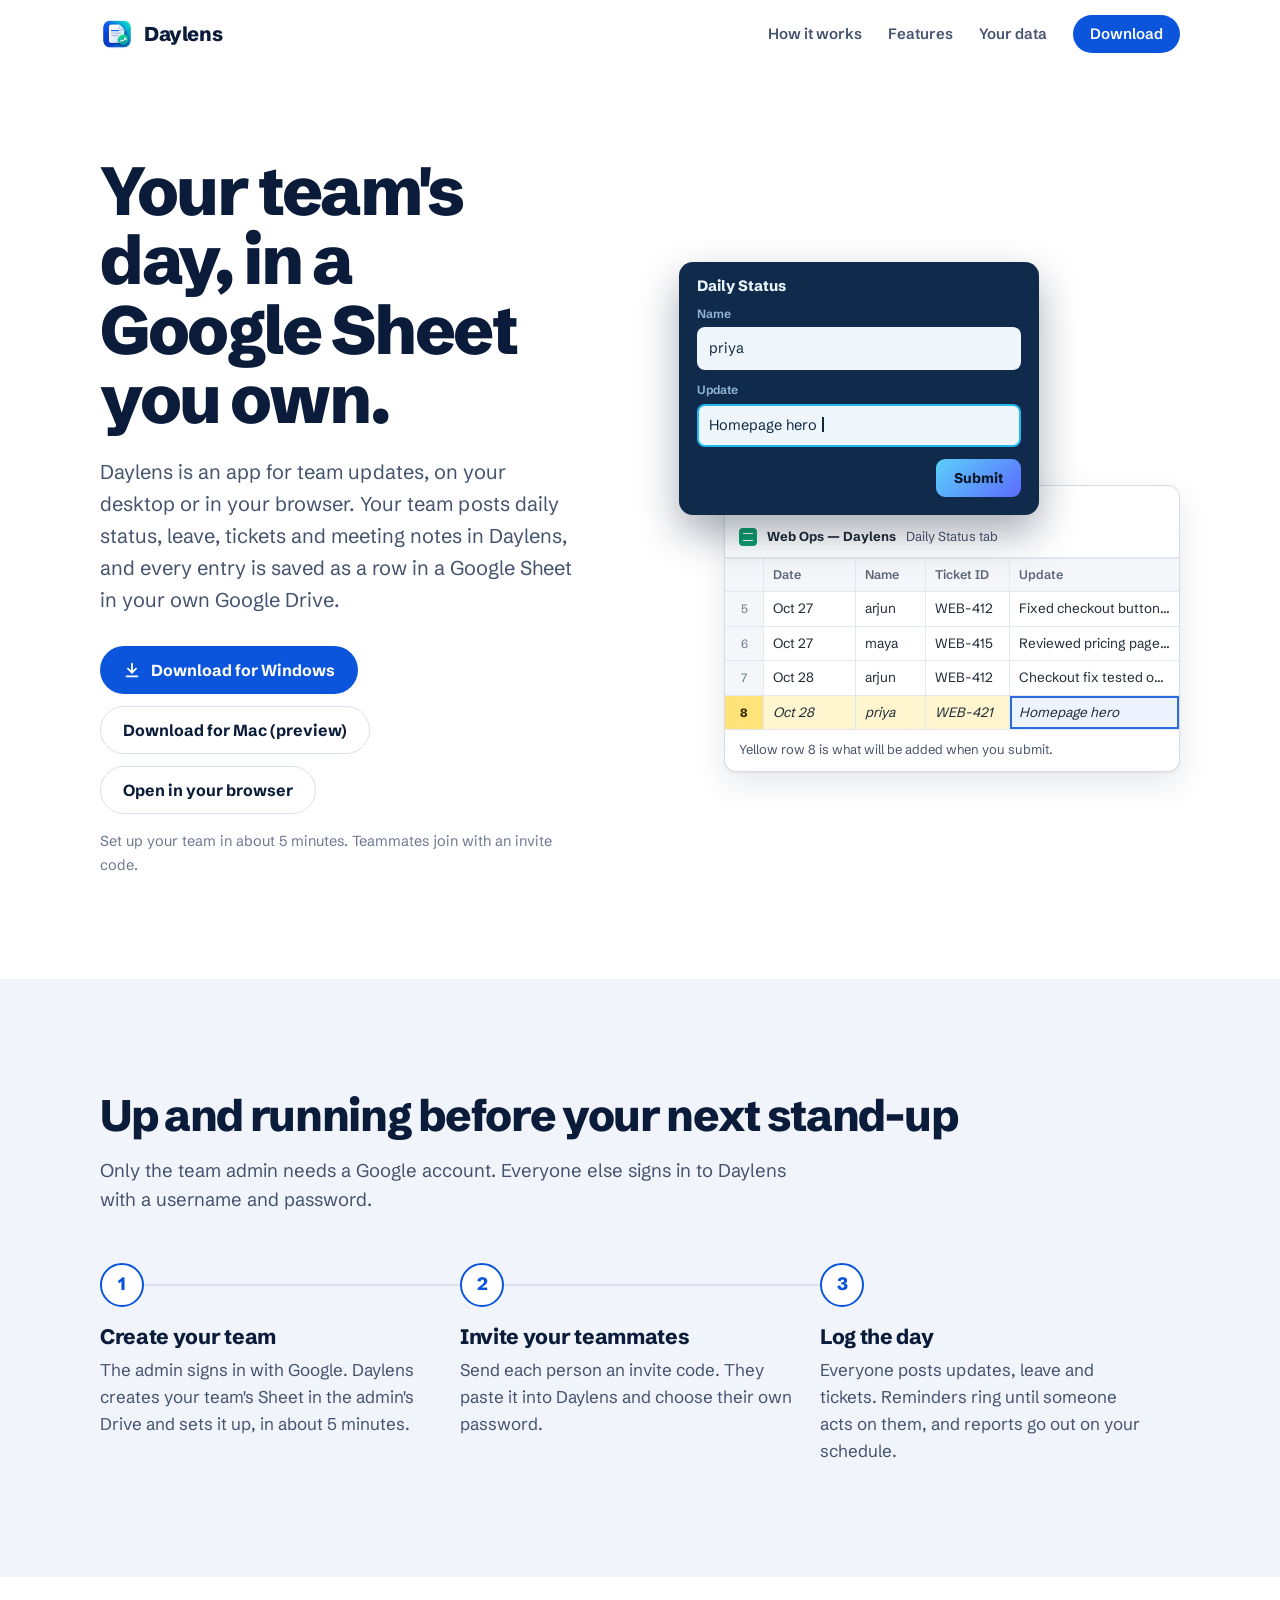
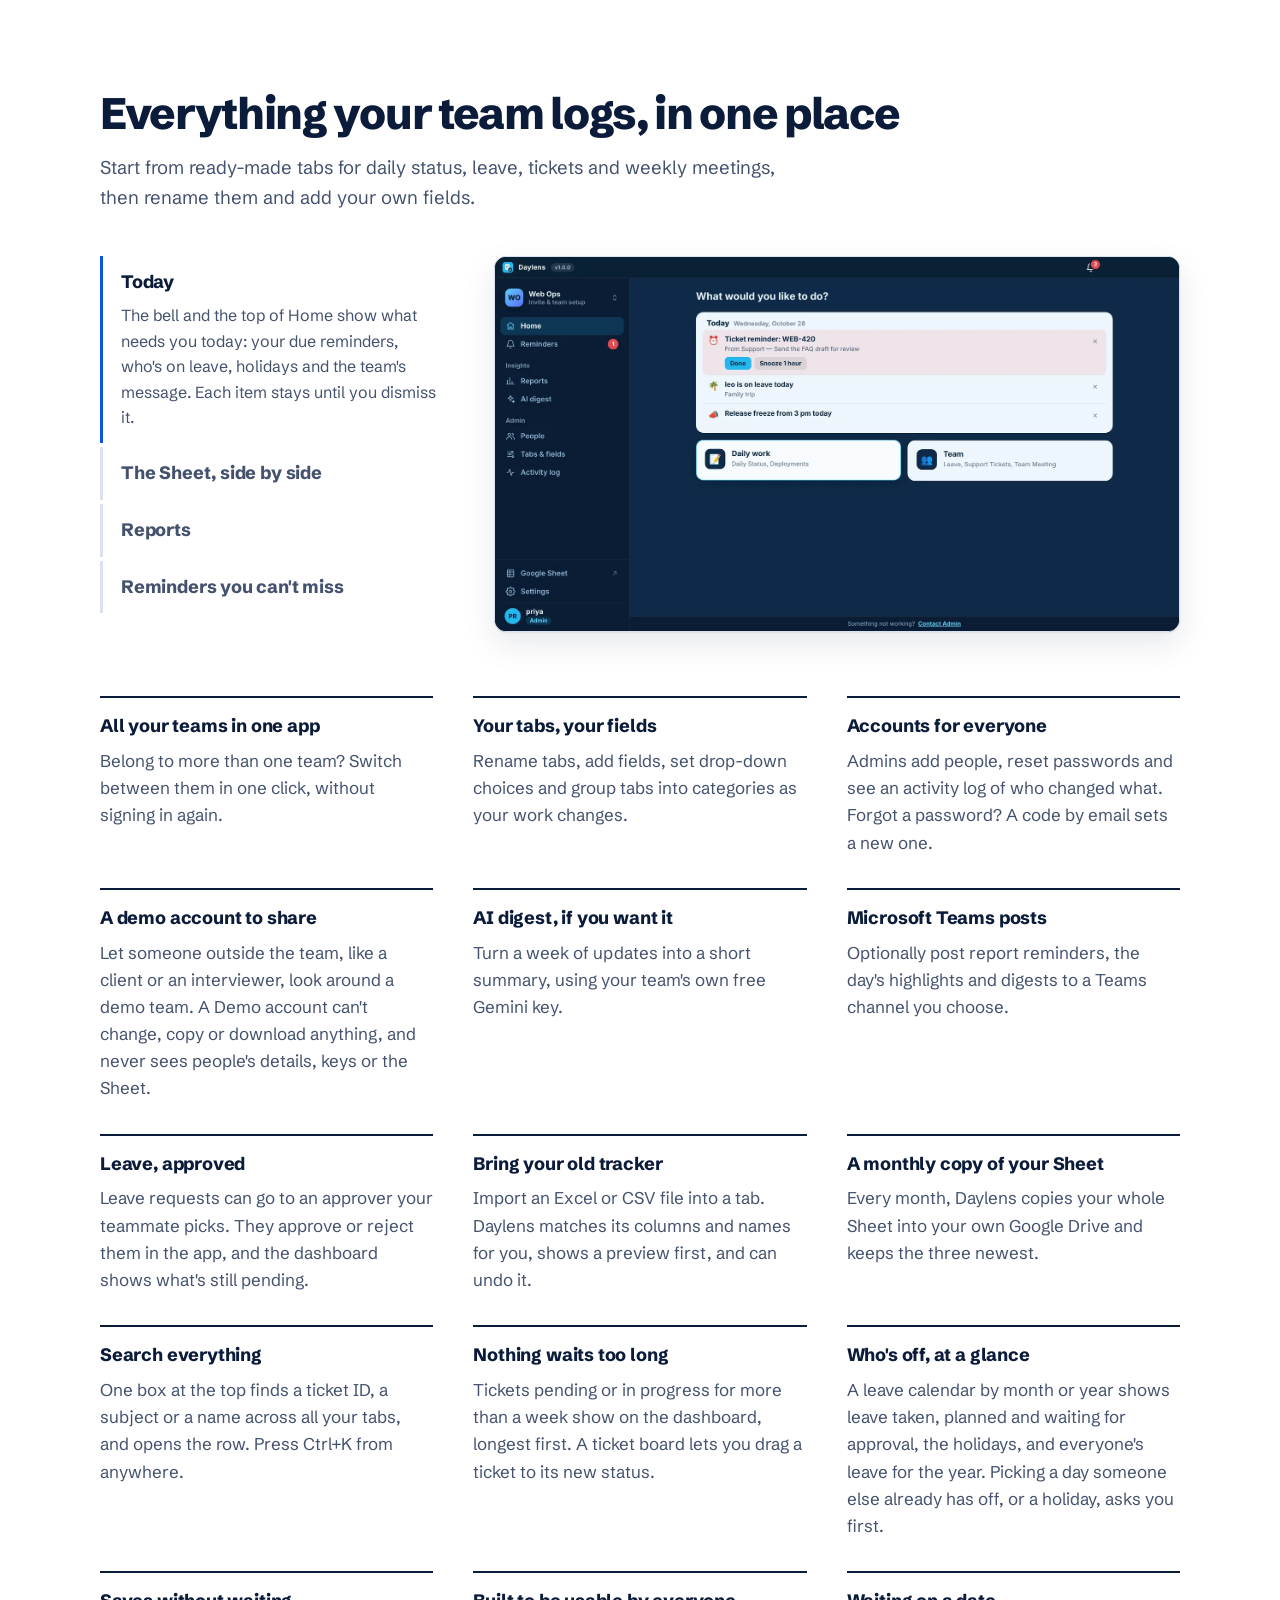
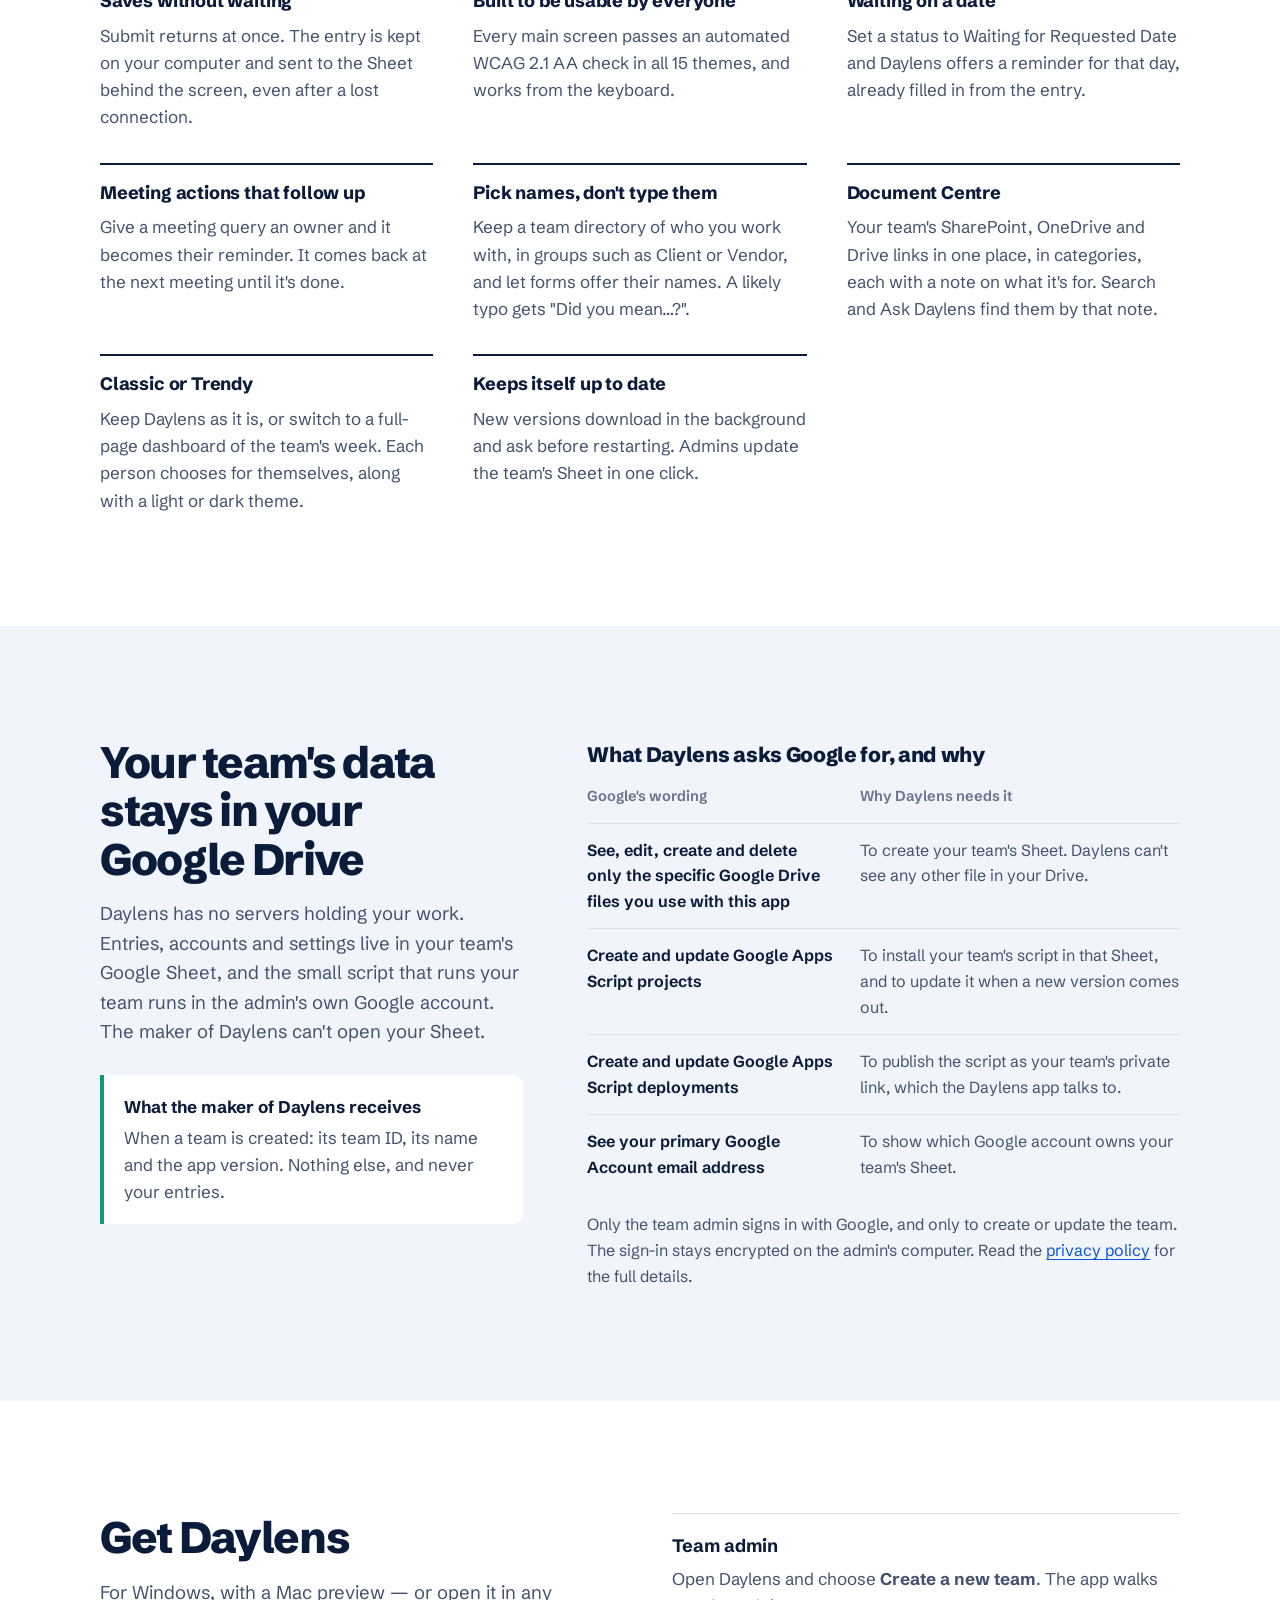
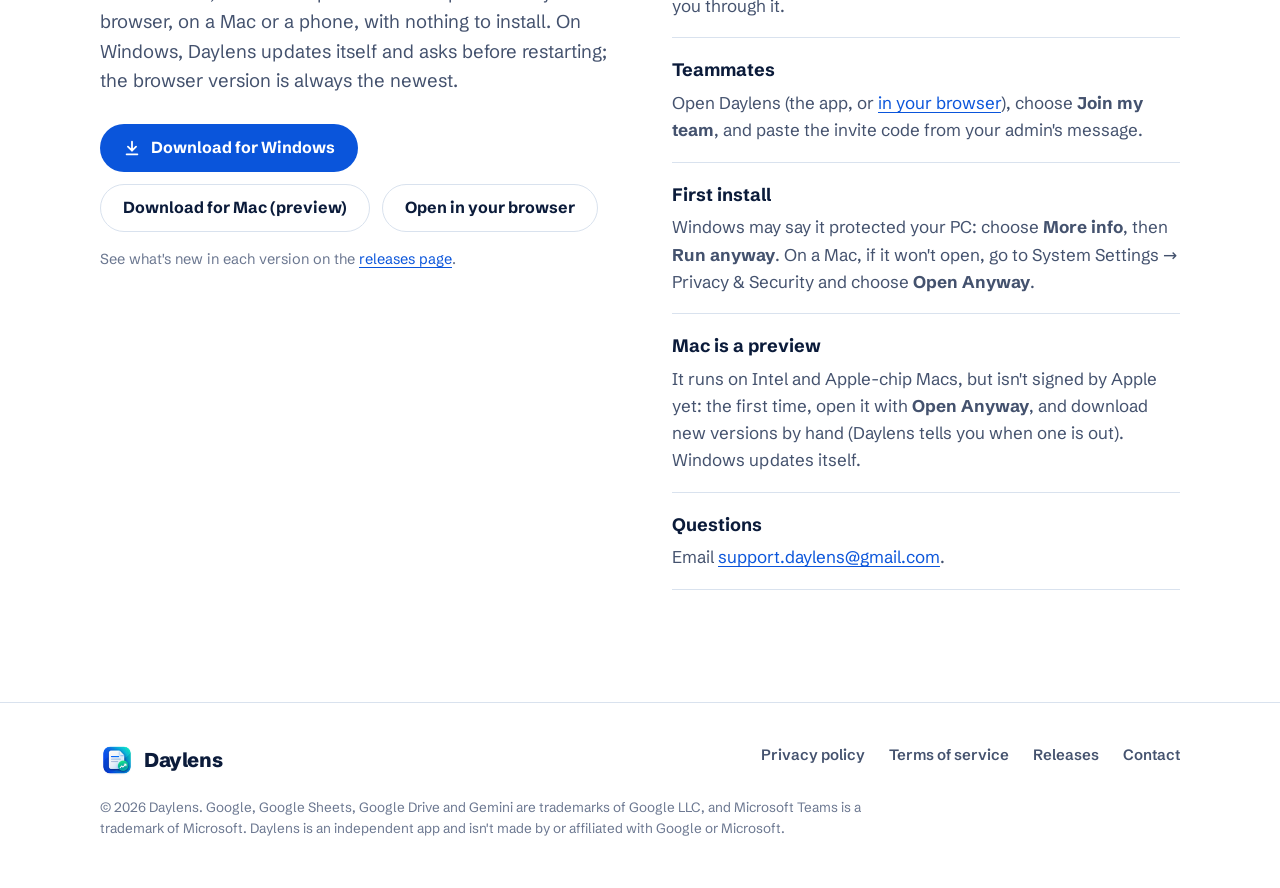
==== commit c6995956: "Website: Daylens 1.10.0 in the browser (/app); the home page mentions saving without waiting and the" ====
--- a/docs/index.html
+++ b/docs/index.html
@@ -158,6 +158,8 @@
         <div><dt>Search everything</dt><dd>One box at the top finds a ticket ID, a subject or a name across all your tabs, and opens the row. Press Ctrl+K from anywhere.</dd></div>
         <div><dt>Nothing waits too long</dt><dd>Tickets pending or in progress for more than a week show on the dashboard, longest first. A ticket board lets you drag a ticket to its new status.</dd></div>
         <div><dt>Who's off, at a glance</dt><dd>A leave calendar by month or year shows leave taken, planned and waiting for approval, the holidays, and everyone's leave for the year. Picking a day someone else already has off, or a holiday, asks you first.</dd></div>
+        <div><dt>Saves without waiting</dt><dd>Submit returns at once. The entry is kept on your computer and sent to the Sheet behind the screen, even after a lost connection.</dd></div>
+        <div><dt>Built to be usable by everyone</dt><dd>Every main screen passes an automated WCAG 2.1 AA check in all 15 themes, and works from the keyboard.</dd></div>
         <div><dt>Waiting on a date</dt><dd>Set a status to Waiting for Requested Date and Daylens offers a reminder for that day, already filled in from the entry.</dd></div>
         <div><dt>Meeting actions that follow up</dt><dd>Give a meeting query an owner and it becomes their reminder. It comes back at the next meeting until it's done.</dd></div>
         <div><dt>Pick names, don't type them</dt><dd>Keep a team directory of who you work with, in groups such as Client or Vendor, and let forms offer their names. A likely typo gets "Did you mean…?".</dd></div>
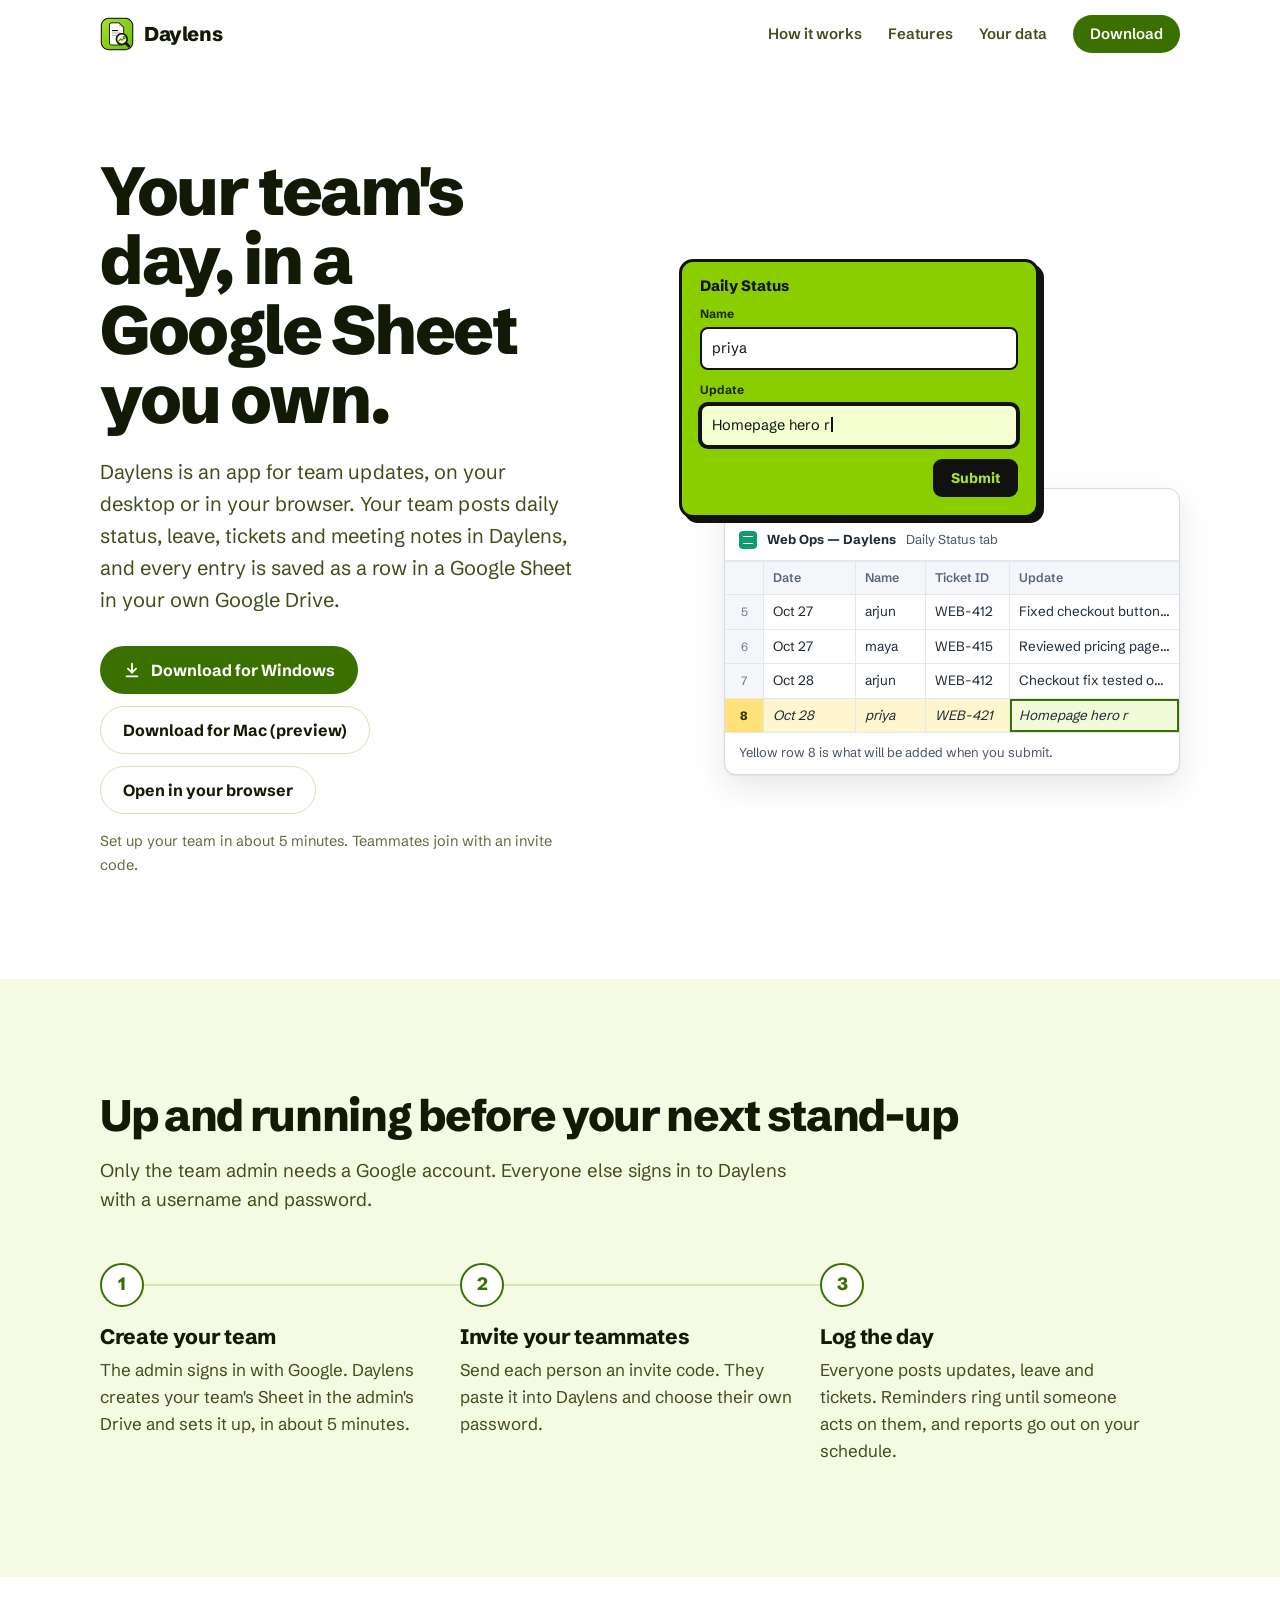
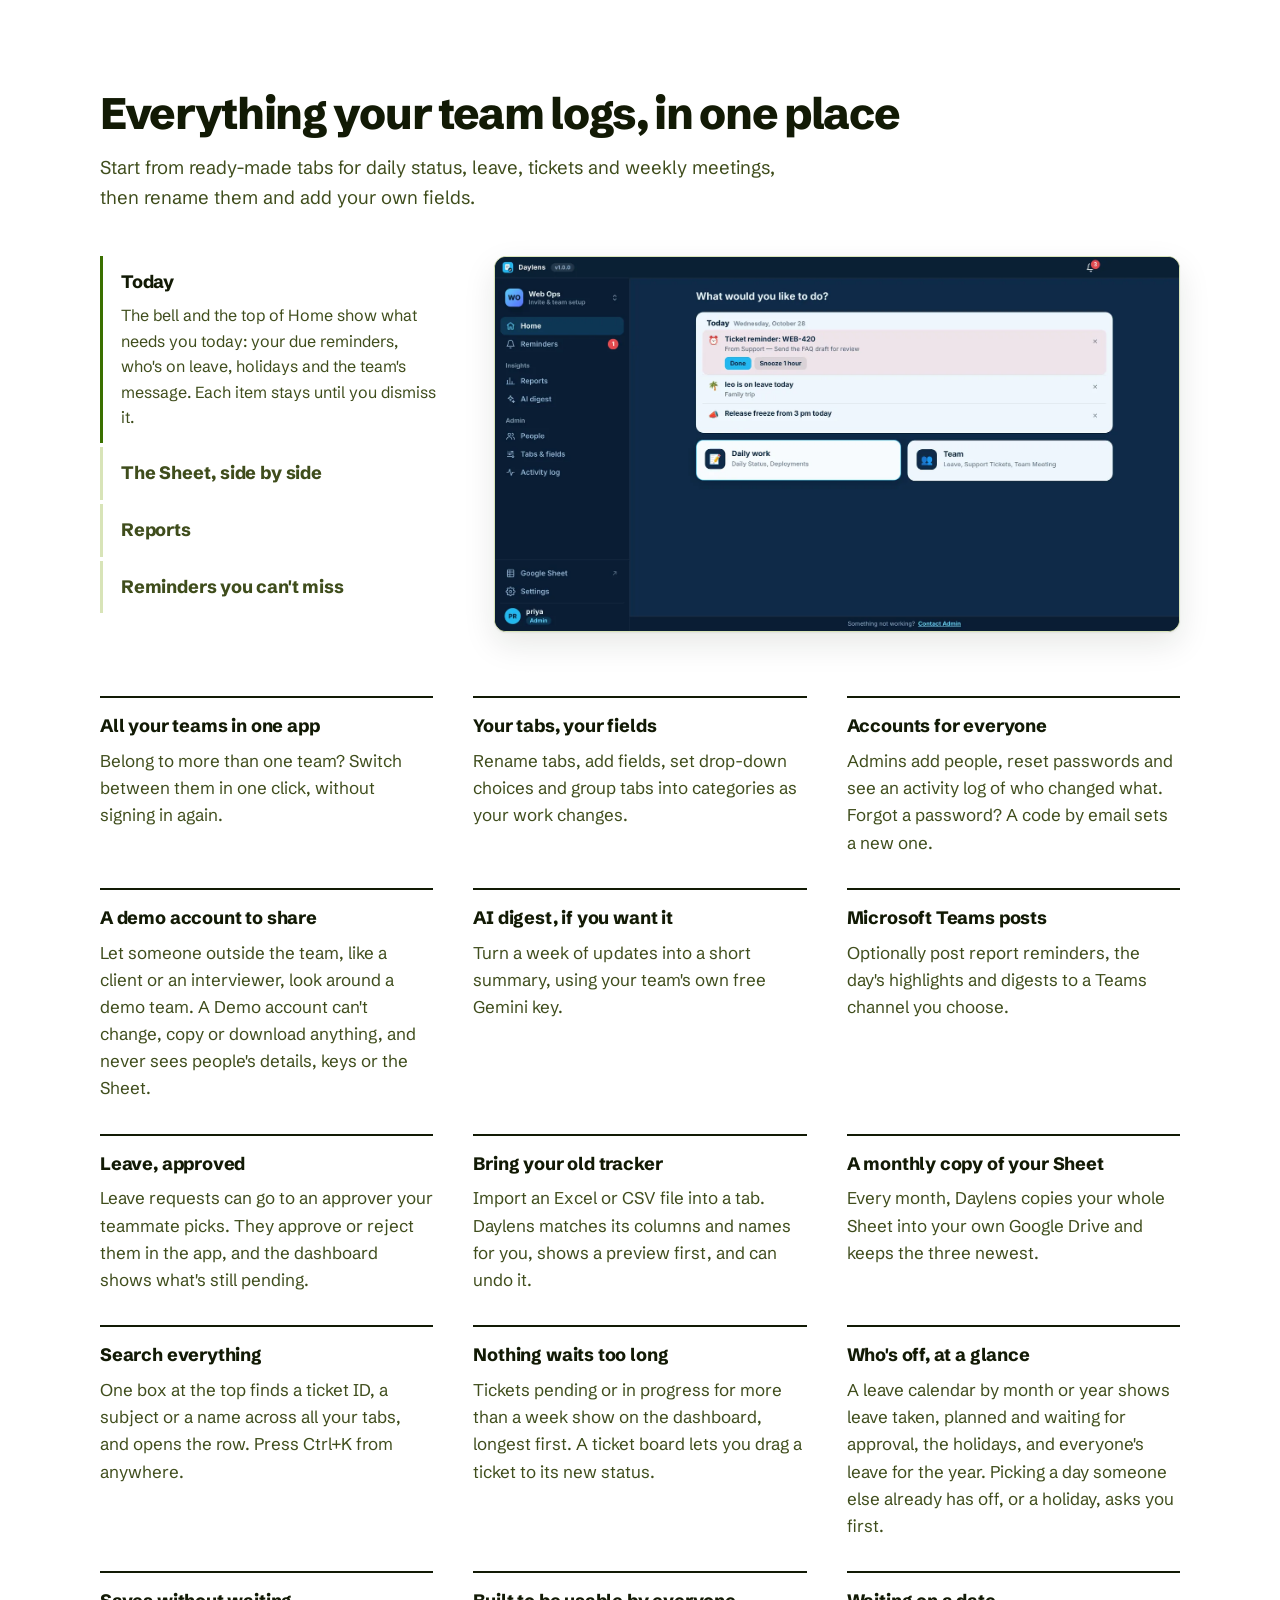
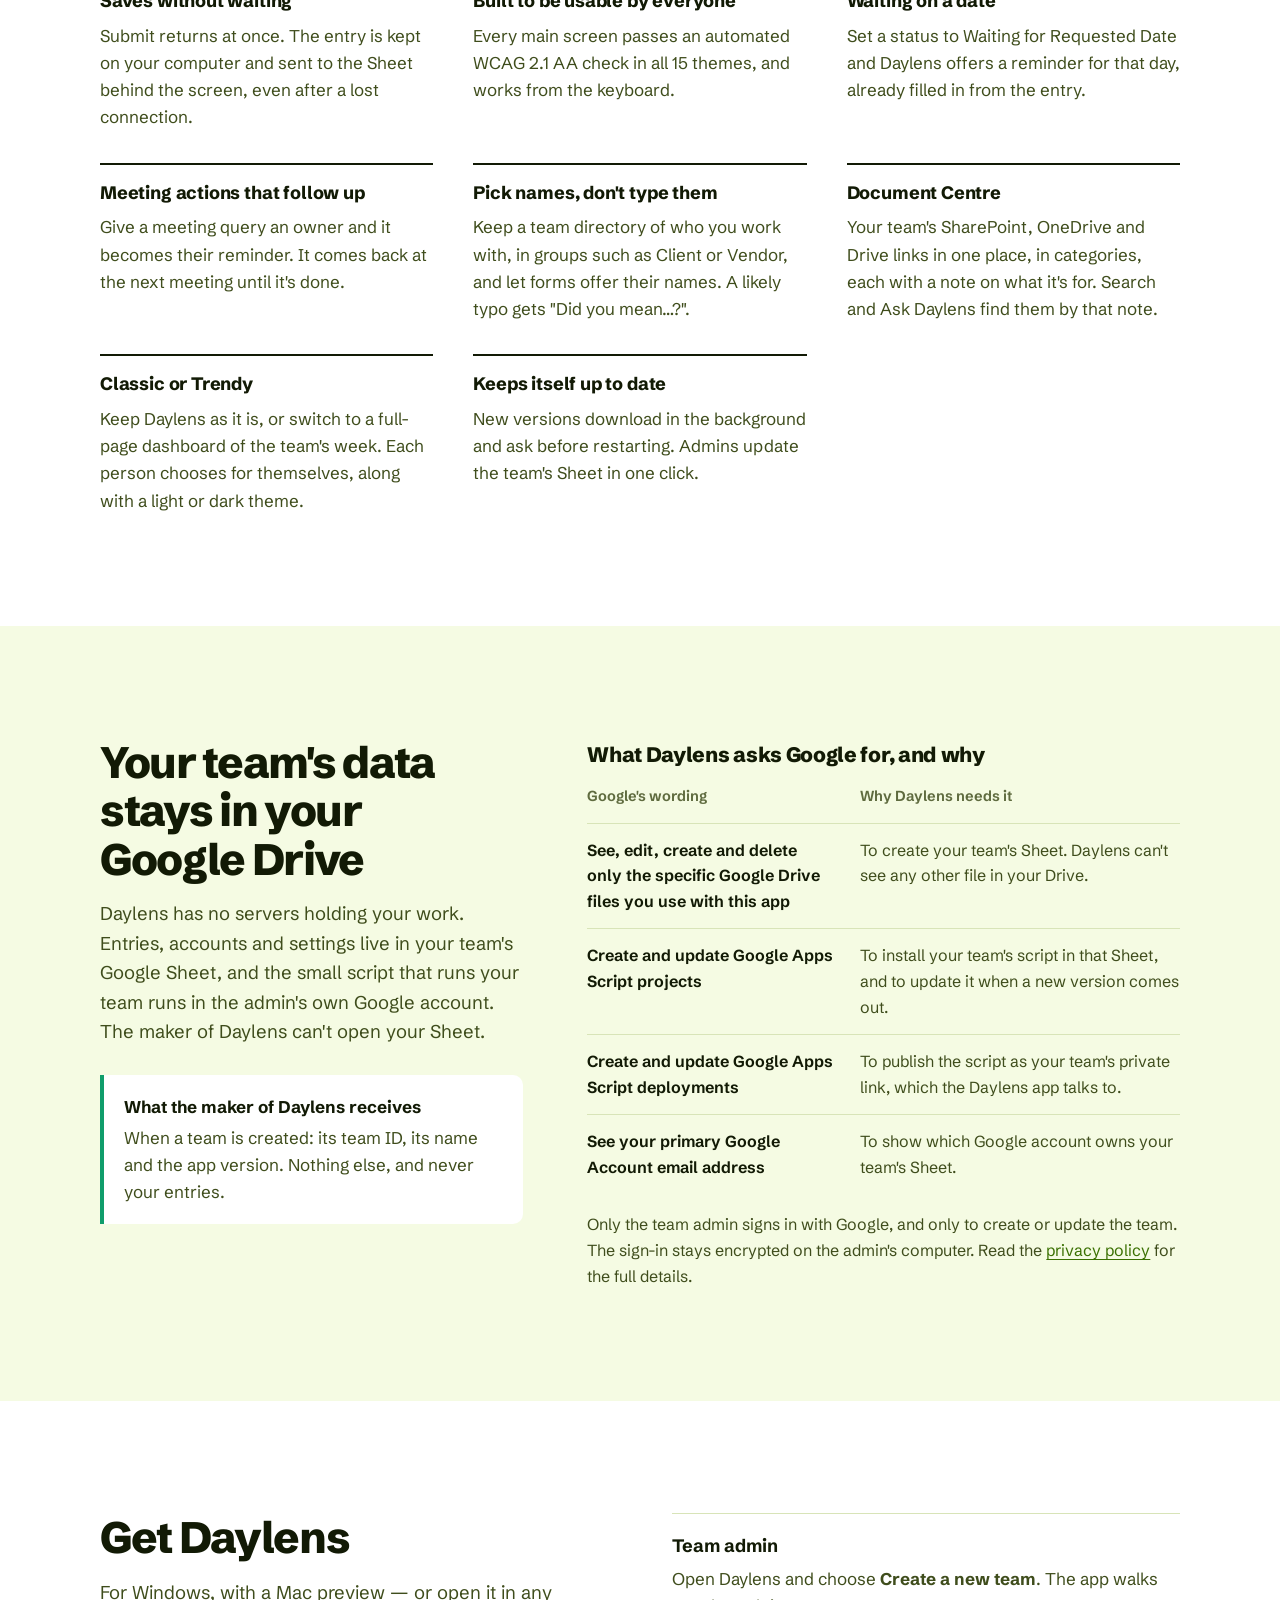
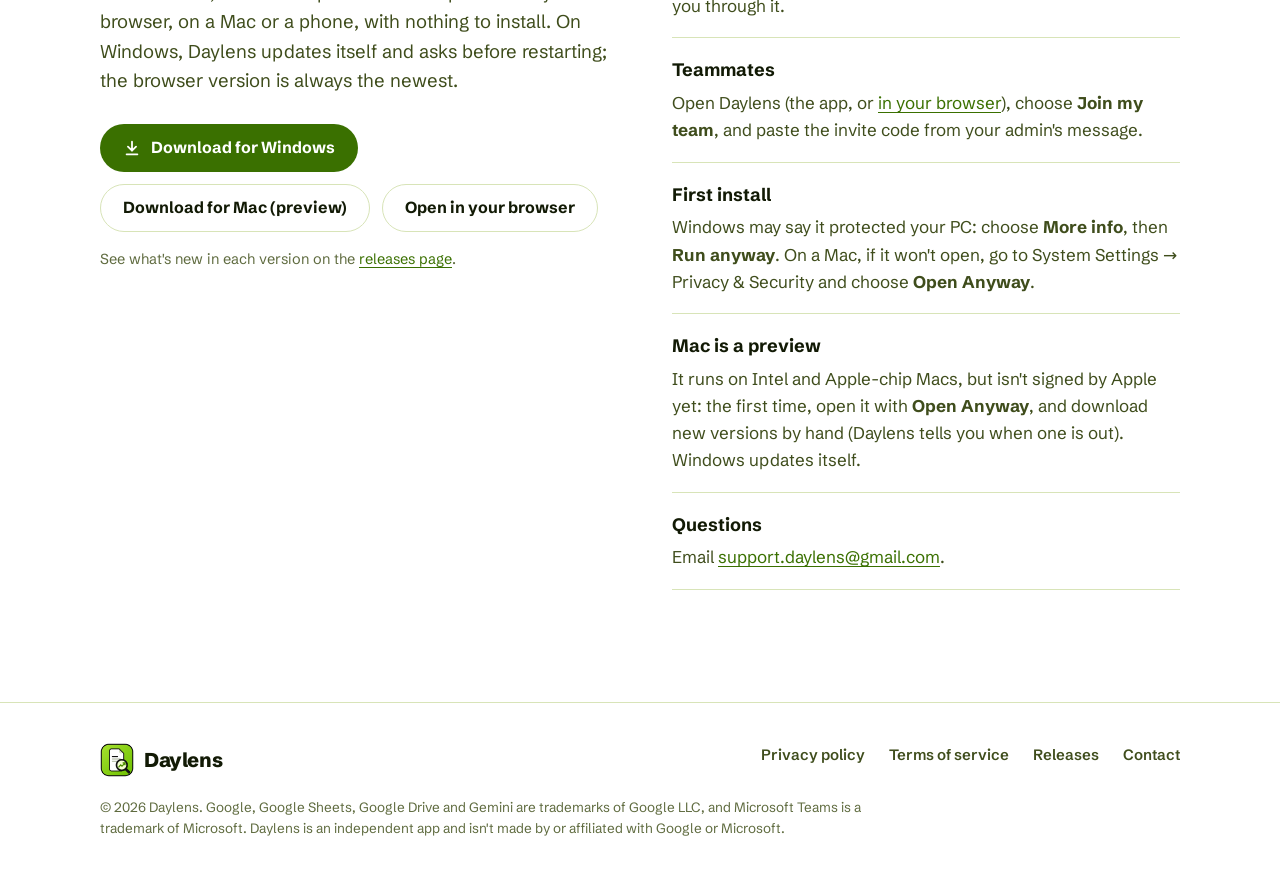
==== commit 30a8d7af: "Web app 1.11.1, the new icon, and the site in lime and black Co-Authored-By: Claude Fable 5.2 <norep" ====
--- a/docs/index.html
+++ b/docs/index.html
@@ -8,7 +8,7 @@
 <meta property="og:title" content="Daylens — Work &amp; Status Reports">
 <meta property="og:description" content="Your team's daily updates, leave, tickets, reminders and reports, kept in a Google Sheet you own.">
 <meta property="og:type" content="website">
-<meta name="theme-color" content="#0a55db">
+<meta name="theme-color" content="#8ace00">
 <link rel="icon" href="favicon.ico" sizes="any">
 <link rel="icon" href="assets/img/icon-192.png" type="image/png">
 <link rel="apple-touch-icon" href="assets/img/apple-touch-icon.png">
--- a/docs/assets/site.css
+++ b/docs/assets/site.css
@@ -17,22 +17,22 @@
 }
 
 :root {
-  --ink: #0b1b3a;
-  --ink-2: #44526e;
-  --ink-3: #6b7790;
+  --ink: #121a05;
+  --ink-2: #3f4d1c;
+  --ink-3: #5f6b3f;
   --paper: #ffffff;
-  --mist: #f1f5fb;
-  --line: #d9e2ee;
-  --cobalt: #0a55db;
-  --cobalt-deep: #0640b0;
-  --teal: #0ab3b0;
+  --mist: #f5fbe3;
+  --line: #d8e4b8;
+  --cobalt: #3a7000;
+  --cobalt-deep: #2a5200;
+  --teal: #8ace00;
   --saved: #0f9d6b;
   --saved-bg: #dcf5ea;
   --marker: #ffe27a;
   --marker-bg: #fff6cf;
-  --focus: #0a55db;
+  --focus: #3a7000;
   --on-cobalt: #ffffff;
-  --shadow: 0 1px 2px rgba(11, 27, 58, 0.06), 0 12px 32px rgba(11, 27, 58, 0.10);
+  --shadow: 0 1px 2px rgba(18, 26, 5, 0.06), 0 12px 32px rgba(18, 26, 5, 0.10);
   --radius: 10px;
   --wrap: 1160px;
   --gutter: clamp(16px, 4vw, 40px);
@@ -40,29 +40,29 @@
 }
 @media (prefers-color-scheme: dark) {
   :root:not([data-theme="light"]) {
-    --ink: #e8eef9;
-    --ink-2: #b4c0d6;
-    --ink-3: #8794ad;
-    --paper: #0a1630;
-    --mist: #0f1e3d;
-    --line: #22355a;
-    --cobalt: #5b93ff;
-    --cobalt-deep: #3d7af0;
-    --teal: #3fd3cf;
+    --ink: #f1f8e0;
+    --ink-2: #c5d2a2;
+    --ink-3: #98a678;
+    --paper: #0c1303;
+    --mist: #141e06;
+    --line: #2d3e11;
+    --cobalt: #a6e22e;
+    --cobalt-deep: #8ace00;
+    --teal: #d4ff6a;
     --saved: #3fcf98;
     --saved-bg: #113a2e;
     --marker: #ffe27a;
     --marker-bg: #3b3415;
-    --focus: #8fb6ff;
-    --on-cobalt: #06142e;
+    --focus: #c6f560;
+    --on-cobalt: #111111;
     --shadow: 0 1px 2px rgba(0, 0, 0, 0.3), 0 16px 40px rgba(0, 0, 0, 0.35);
     color-scheme: dark;
   }
 }
 :root[data-theme="dark"] {
-  --ink: #e8eef9; --ink-2: #b4c0d6; --ink-3: #8794ad; --paper: #0a1630; --mist: #0f1e3d; --line: #22355a;
-  --cobalt: #5b93ff; --cobalt-deep: #3d7af0; --teal: #3fd3cf; --saved: #3fcf98; --saved-bg: #113a2e;
-  --marker: #ffe27a; --marker-bg: #3b3415; --focus: #8fb6ff; --on-cobalt: #06142e;
+  --ink: #f1f8e0; --ink-2: #c5d2a2; --ink-3: #98a678; --paper: #0c1303; --mist: #141e06; --line: #2d3e11;
+  --cobalt: #a6e22e; --cobalt-deep: #8ace00; --teal: #d4ff6a; --saved: #3fcf98; --saved-bg: #113a2e;
+  --marker: #ffe27a; --marker-bg: #3b3415; --focus: #c6f560; --on-cobalt: #111111;
   --shadow: 0 1px 2px rgba(0, 0, 0, 0.3), 0 16px 40px rgba(0, 0, 0, 0.35);
   color-scheme: dark;
 }
@@ -131,17 +131,17 @@
 .demo { position: relative; padding: 0 0 0 clamp(0px, 3vw, 36px); }
 .demo-form {
   position: relative; z-index: 2; width: min(360px, 88%);
-  background: #0f2a4a; color: #eaf4fd; border-radius: 14px; padding: 16px 18px 18px;
-  box-shadow: 0 18px 40px rgba(6, 20, 46, 0.35);
+  background: #8ace00; color: #111111; border: 3px solid #111111; border-radius: 14px; padding: 16px 18px 18px;
+  box-shadow: 5px 5px 0 #111111;
 }
 .demo-form h3 { font-size: 15px; letter-spacing: 0; font-weight: 750; margin-bottom: 10px; }
 .demo-field { margin-bottom: 10px; }
-.demo-field label { display: block; font-size: 12px; font-weight: 650; color: #8fb4d6; margin-bottom: 4px; }
-.demo-input { background: #eef6fc; color: #0d2840; border-radius: 8px; padding: 8px 10px; font-size: 14.5px; min-height: 37px; border: 2px solid transparent; }
-.demo-input.active { border-color: #22b8f0; }
-.demo-input .caret { display: inline-block; width: 1.5px; height: 1.05em; background: #0d2840; vertical-align: -0.15em; margin-left: 1px; animation: blink 1s steps(1) infinite; }
+.demo-field label { display: block; font-size: 12px; font-weight: 700; color: #1d2a05; margin-bottom: 4px; }
+.demo-input { background: #ffffff; color: #111111; border-radius: 8px; padding: 8px 10px; font-size: 14.5px; min-height: 37px; border: 2px solid #111111; }
+.demo-input.active { background: #f4ffd0; box-shadow: 0 0 0 2px #111111; }
+.demo-input .caret { display: inline-block; width: 1.5px; height: 1.05em; background: #111111; vertical-align: -0.15em; margin-left: 1px; animation: blink 1s steps(1) infinite; }
 .demo-actions { display: flex; justify-content: flex-end; margin-top: 12px; }
-.demo-submit { background: linear-gradient(135deg, #5cd0fa, #5b6cff); color: #05192b; border: 0; border-radius: 9px; padding: 8px 18px; font: inherit; font-weight: 750; font-size: 14px; transition: transform 120ms ease, filter 120ms ease; }
+.demo-submit { background: #111111; color: #a6e22e; border: 0; border-radius: 9px; padding: 8px 18px; font: inherit; font-weight: 750; font-size: 14px; transition: transform 120ms ease, filter 120ms ease; }
 .demo-submit.pressed { transform: scale(0.95); filter: brightness(0.92); }
 @keyframes blink { 50% { opacity: 0; } }
 
@@ -162,9 +162,9 @@
 .grid col.c-date { width: 92px; }
 .grid col.c-name { width: 70px; }
 .grid col.c-id { width: 84px; }
-.grid tr.new td { background: var(--marker-bg); font-style: italic; }
-.grid tr.new .rn { background: var(--marker); color: #3d2f00; font-weight: 800; font-style: normal; }
-.grid tr.new td.focus { box-shadow: inset 0 0 0 2px #2a6be0; background: #eef4ff; }
+.grid tr.new td { background: #fff6cf; font-style: italic; } /* the Sheet picture is always light, so its colours are fixed */
+.grid tr.new .rn { background: #ffe27a; color: #3d2f00; font-weight: 800; font-style: normal; }
+.grid tr.new td.focus { box-shadow: inset 0 0 0 2px #3a7000; background: #f2fbd9; }
 .grid tr.saved td { background: #dcf5ea; font-style: normal; transition: background-color 400ms ease; }
 .grid tr.saved .rn { background: #0f9d6b; color: #fff; }
 .sheet-status { padding: 9px 14px 11px; font-size: 13px; color: #47546a; display: flex; justify-content: space-between; align-items: center; gap: 10px; min-height: 40px; }
@@ -215,16 +215,16 @@
 .tour-tab[aria-selected="true"] .d { display: block; }
 .tour-tab:hover .t { color: var(--ink); }
 .tour-stage { position: relative; }
-.window { border-radius: 12px; overflow: hidden; box-shadow: var(--shadow); border: 1px solid var(--line); background: #0e2a47; }
+.window { border-radius: 12px; overflow: hidden; box-shadow: var(--shadow); border: 1px solid var(--line); background: #16240a; }
 .window img { width: 100%; aspect-ratio: 1280 / 700; object-fit: cover; }
 .tour-panel[hidden] { display: none; }
 .desk {
   position: relative; border-radius: 12px; overflow: hidden; aspect-ratio: 1280 / 700; border: 1px solid var(--line);
-  background: linear-gradient(160deg, #1d4e89 0%, #0e2a47 55%, #0b6f6c 120%);
+  background: linear-gradient(160deg, #4e8f00 0%, #16240a 55%, #2a5200 120%);
 }
 .desk .behind { position: absolute; left: 5%; top: 7%; width: 72%; border-radius: 10px; box-shadow: 0 16px 40px rgba(0, 0, 0, 0.4); filter: saturate(0.85) brightness(0.8); }
 .desk .pop { position: absolute; right: 3%; bottom: 9%; width: min(56%, 440px); border-radius: 14px; box-shadow: 0 18px 44px rgba(0, 0, 0, 0.5); }
-.desk .taskbar { position: absolute; left: 0; right: 0; bottom: 0; height: 5.5%; background: rgba(6, 18, 36, 0.75); }
+.desk .taskbar { position: absolute; left: 0; right: 0; bottom: 0; height: 5.5%; background: rgba(10, 18, 3, 0.78); }
 @media (max-width: 860px) {
   .tour { grid-template-columns: 1fr; }
   .tour-tabs { flex-direction: row; overflow-x: auto; gap: 8px; padding-bottom: 4px; scrollbar-width: none; }
